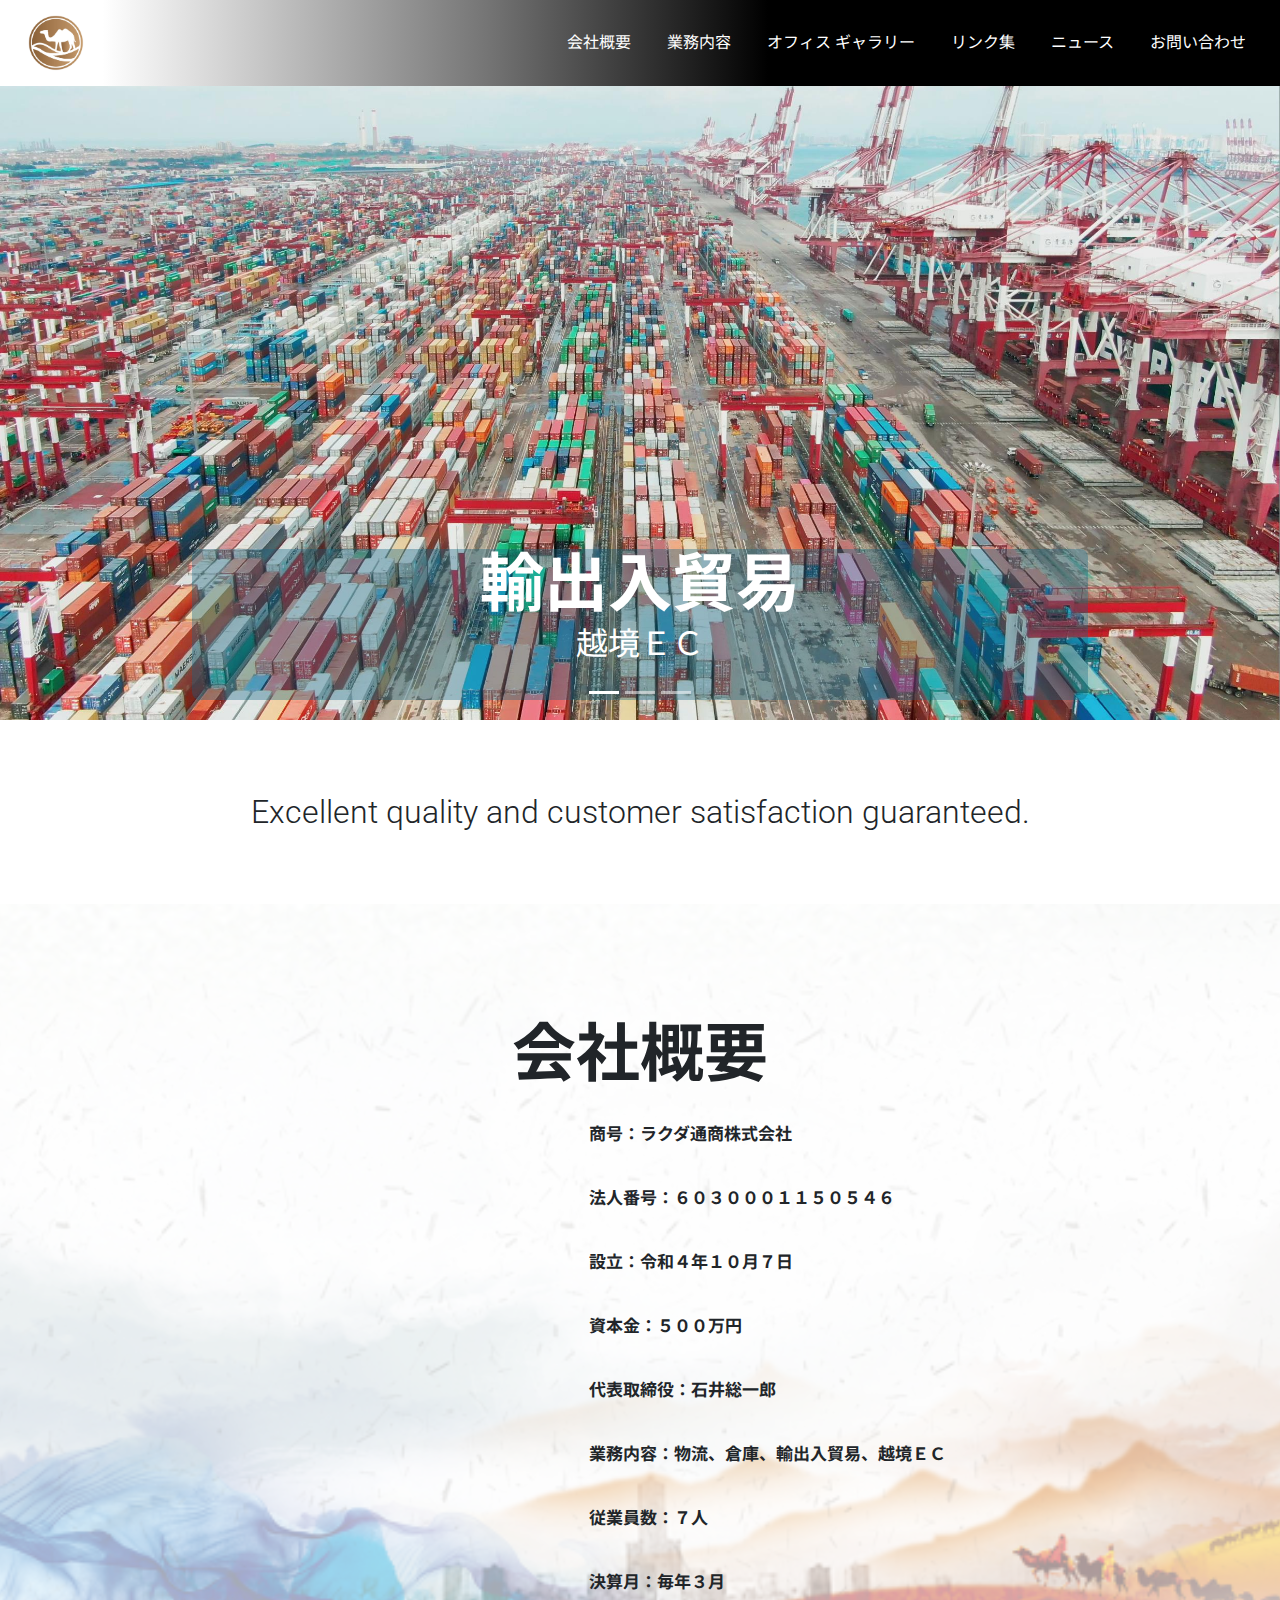
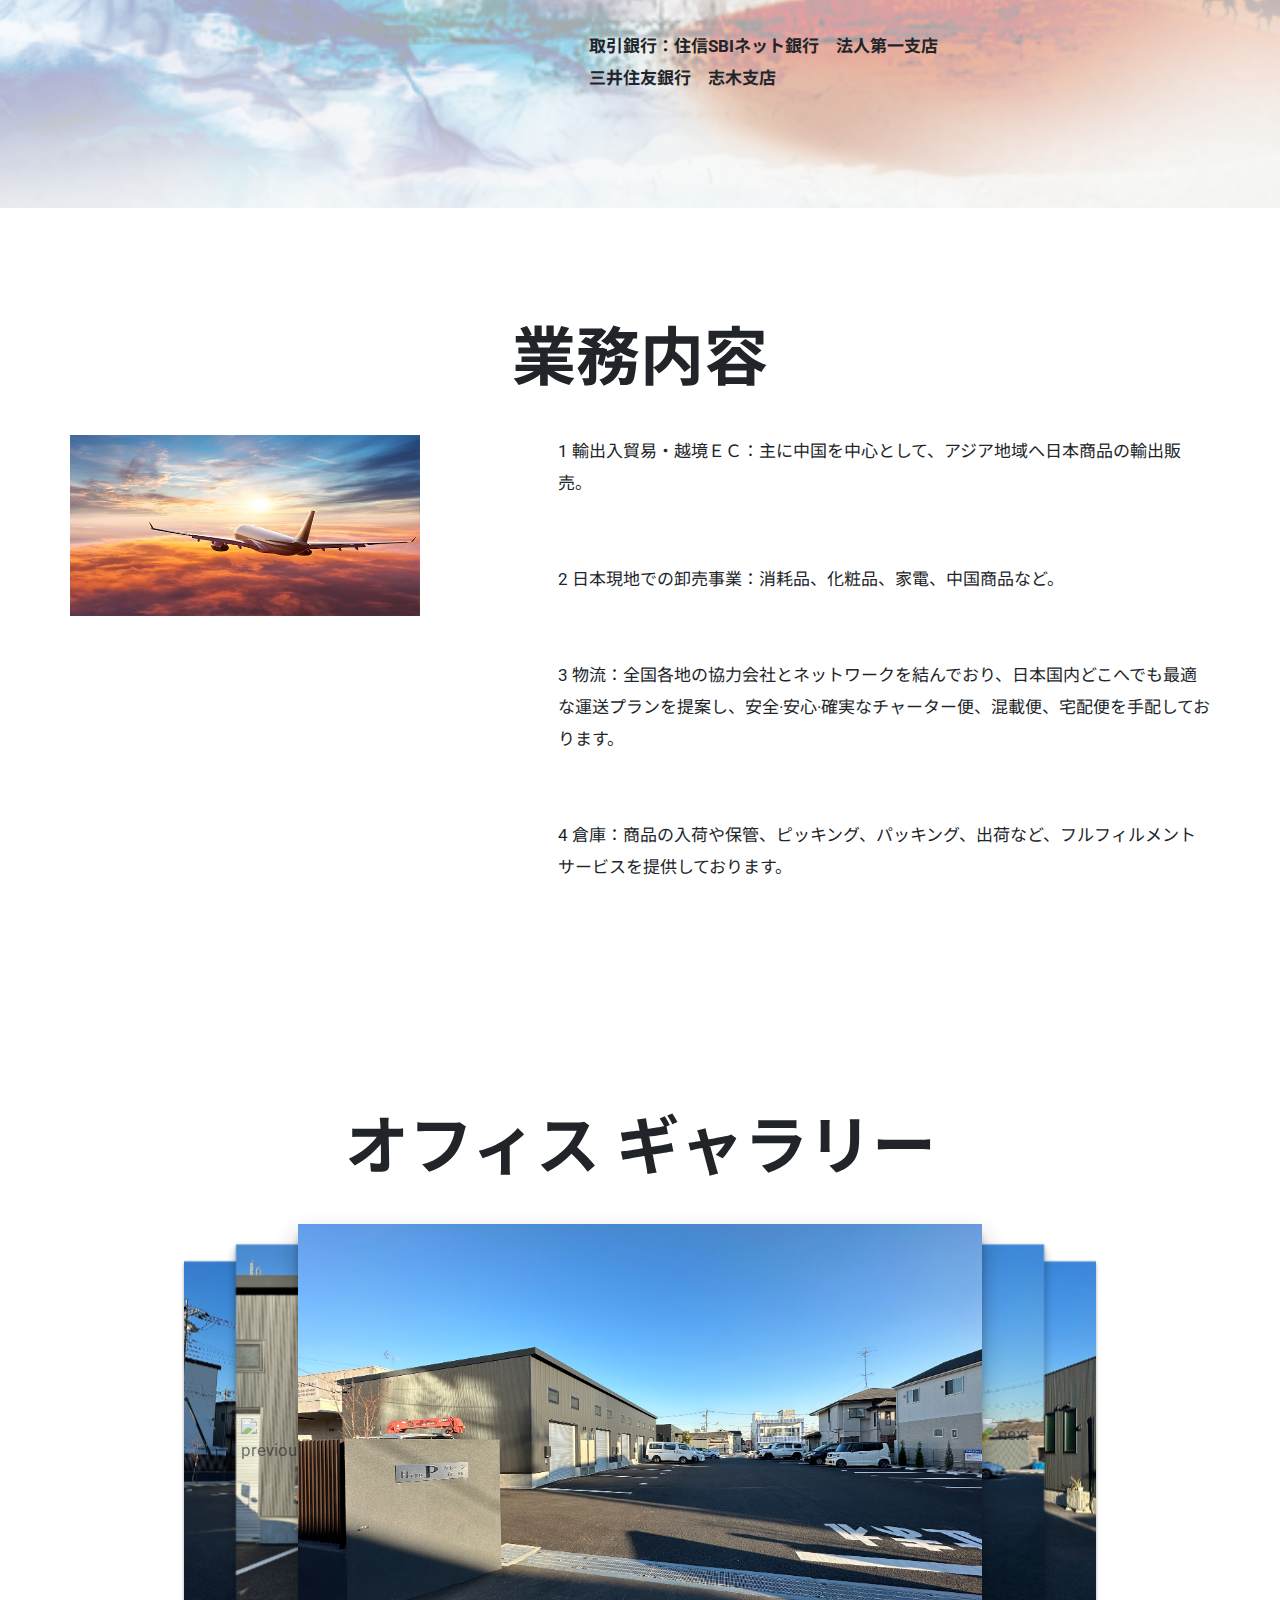
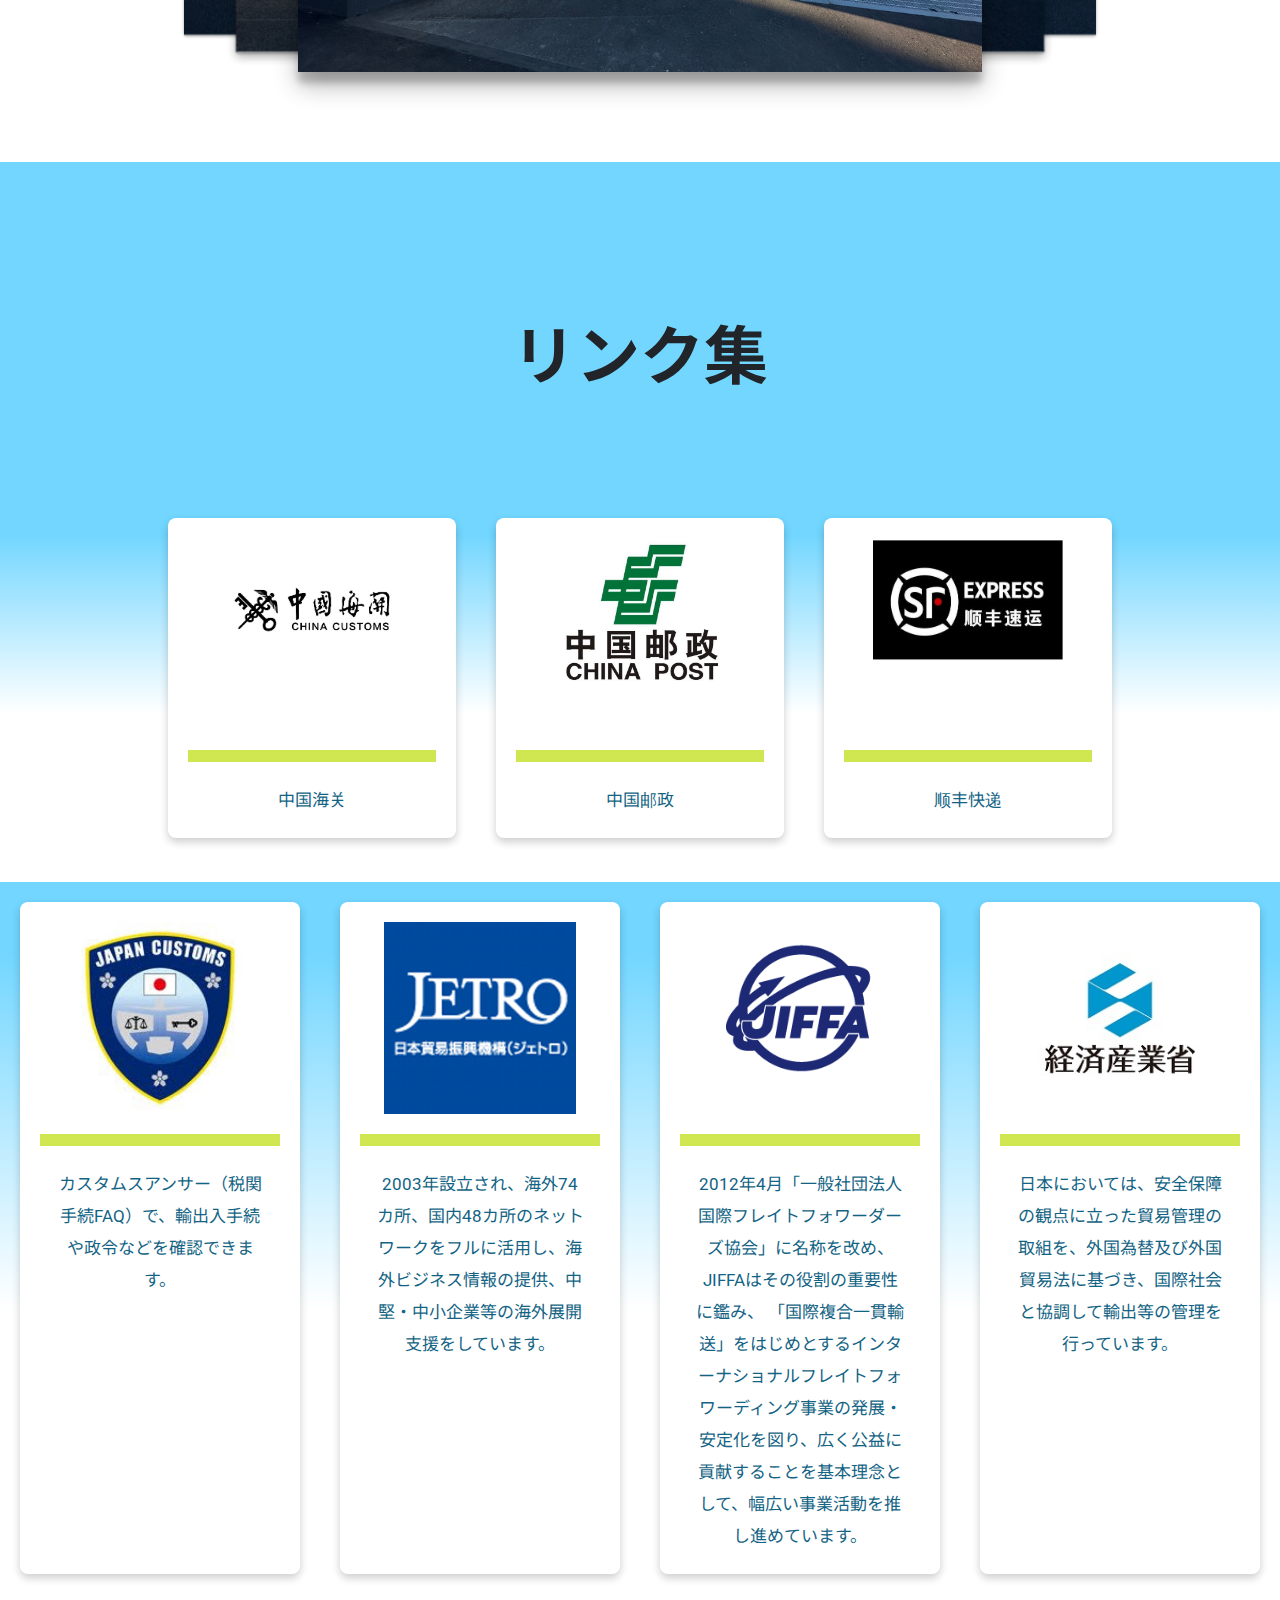
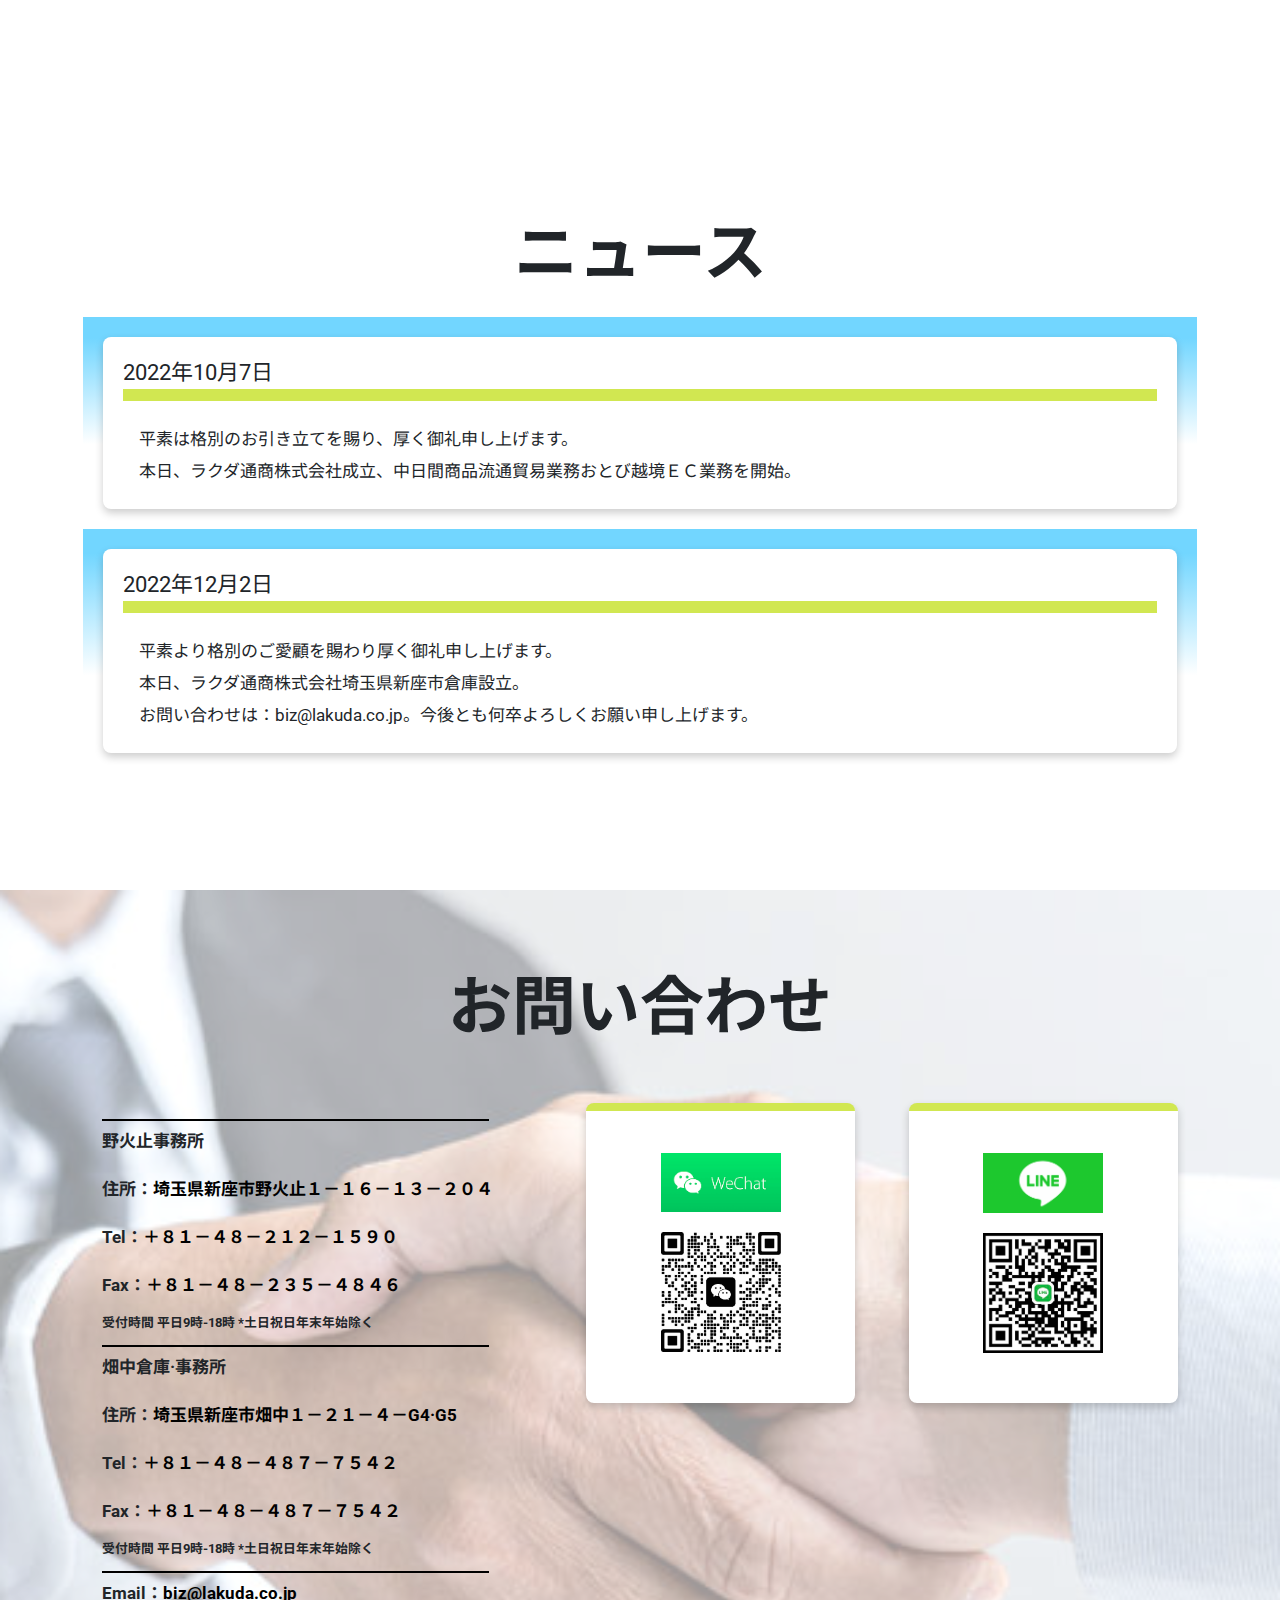
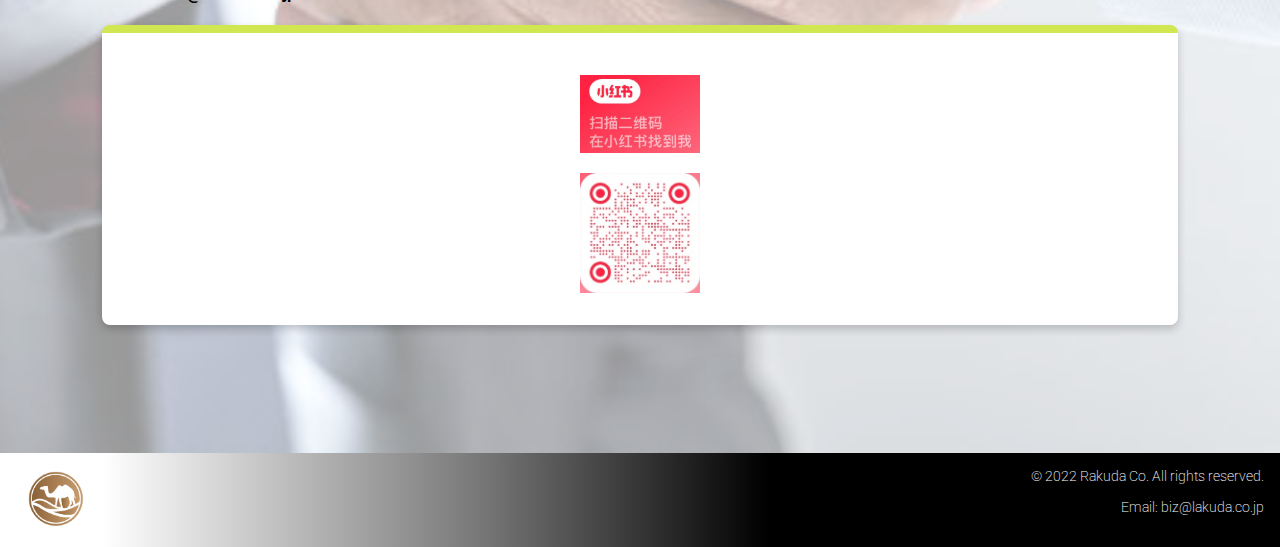
==== index.html @ de28bd6b "Update index.html" ====
<!DOCTYPE html>
<html lang="ja">
    <head>
        <meta charset="UTF-8" />
        <meta http-equiv="X-UA-Compatible" content="IE=edge" />
        <meta name="viewport" content="width=device-width, initial-scale=1.0" />
        <meta name="description" content="輸出入貿易、越境ＥＣ：主に中国を中心、日本の製品を輸出事業。">
        <meta name="keywords" content="輸出入貿易,越境ＥＣ,中国,日本,日本製品,代购,">
        <meta name="author" content="ラクダ通商株式会社">

        <link rel="stylesheet" href="https://maxcdn.bootstrapcdn.com/bootstrap/4.0.0/css/bootstrap.min.css" integrity="sha384-Gn5384xqQ1aoWXA+058RXPxPg6fy4IWvTNh0E263XmFcJlSAwiGgFAW/dAiS6JXm" crossorigin="anonymous">
        <script src="https://code.jquery.com/jquery-3.2.1.slim.min.js" integrity="sha384-KJ3o2DKtIkvYIK3UENzmM7KCkRr/rE9/Qpg6aAZGJwFDMVNA/GpGFF93hXpG5KkN" crossorigin="anonymous"></script>
        <script src="https://cdnjs.cloudflare.com/ajax/libs/popper.js/1.12.9/umd/popper.min.js" integrity="sha384-ApNbgh9B+Y1QKtv3Rn7W3mgPxhU9K/ScQsAP7hUibX39j7fakFPskvXusvfa0b4Q" crossorigin="anonymous"></script>
        <script src="https://maxcdn.bootstrapcdn.com/bootstrap/4.0.0/js/bootstrap.min.js" integrity="sha384-JZR6Spejh4U02d8jOt6vLEHfe/JQGiRRSQQxSfFWpi1MquVdAyjUar5+76PVCmYl" crossorigin="anonymous"></script>
        <!-- google fonts -->
        <link rel="preconnect" href="https://fonts.googleapis.com" />
        <link rel="preconnect" href="https://fonts.gstatic.com" crossorigin />
        <link
            href="https://fonts.googleapis.com/css2?family=Noto+Sans+JP:wght@100;300;400;500;700;900&family=Roboto:ital,wght@0,100;0,300;0,400;0,500;0,700;0,900;1,100;1,300;1,400;1,500;1,700;1,900&display=swap"
            rel="stylesheet"
        />
        <!-- LP customized -->
        <link rel="icon" href="./img/lakuda_logo.jpg" />
        <link rel="stylesheet" href="./css/LP_stylesheet.css" />
        <script src="./js/LP_javascript.js" defer></script>

        <title>ラクダ通商株式会社 (物流、倉庫、輸出入貿易、越境ＥＣ)</title>
    </head>
    <body>
        <!-- navbar section -->
        <nav class="navbar navbar-expand-lg fixed-top">
            <a class="navbar-brand" href="#mainSec">
                <img
                    id="navLogo"
                    class="d-inline-block align-top"
                    src="./img/lakuda_logo.jpg"
                    alt="Lakuda Logo"
                />
            </a>
            <button
                class="navbar-toggler ml-auto"
                type="button"
                data-toggle="collapse"
                data-target="#navbarSupportedContent"
                aria-controls="navbarSupportedContent"
                aria-expanded="false"
                aria-label="Toggle navigation"
            >
                <img src="./img/menu_white_24dp.svg" alt="" />
            </button>

            <div class="collapse navbar-collapse" id="navbarSupportedContent">
                <ul class="navbar-nav ml-auto">
                    <li class="nav-item active">
                        <a class="nav-link" href="#aboutUsSection">会社概要<span class="sr-only">(current)</span></a>
                    </li>
                    <li class="nav-item">
                        <a class="nav-link" href="#proOEMSection">業務内容</a>
                    </li>
                    <li class="nav-item">
                        <a class="nav-link" href="#sliderSection">オフィス ギャラリー</a>
                    </li>
                    <li class="nav-item">
                        <a class="nav-link" href="#qualityAsurSection">リンク集</a>
                    </li>
                    <li class="nav-item">
                        <a class="nav-link" href="#newsSection">ニュース</a>
                    </li>
                    <li class="nav-item">
                        <a class="nav-link" href="#contactUsSection">お問い合わせ</a>
                    </li>
                </ul>
            </div>
        </nav>

        <!-- main section -->
        <section id="mainSec">
            <div
                id="carouselExampleIndicators"
                class="carousel slide"
                data-ride="carousel"
                data-interval="4000"
                data-pause="hover"
            >
                <ol class="carousel-indicators">
                    <li
                        data-target="#carouselExampleIndicators"
                        data-slide-to="0"
                        class="active"
                    ></li>
                    <li
                        data-target="#carouselExampleIndicators"
                        data-slide-to="1"
                    ></li>
                    <li
                        data-target="#carouselExampleIndicators"
                        data-slide-to="2"
                    ></li>
                </ol>

                <div class="carousel-inner">
                    <div class="carousel-item active">
                        <img
                            class="bannerImg bannerImg01 d-block"
                            src="./img/port_cargo.jpeg"
                            alt="First slide"
                        />
                        <div class="carousel-caption d-block">
                            <h2 class="myTitle">輸出入貿易</h2>
                            <p>越境ＥＣ</p>
                        </div>
                    </div>
                    <div class="carousel-item">
                        <img
                            class="bannerImg d-block"
                            src="./img/road_truck.png"
                            alt="Second slide"
                        />
                        <div class="carousel-caption d-block">
                            <h2 class="myTitle">物流</h2>
                            <p>日本国内どこへでも</p>
                        </div>
                    </div>
                    <div class="carousel-item">
                        <img
                            class="bannerImg d-block"
                            src="./img/port_view.jpg"
                            alt="Third slide"
                        />
                        <div class="carousel-caption d-block">
                            <h2 class="myTitle">最高品質なサービス</h2>
                            <p>御社のビジネスを協力</p>
                        </div>
                    </div>
                </div>
                <a
                    class="carousel-control-prev"
                    href="#carouselExampleIndicators"
                    role="button"
                    data-slide="prev"
                >
                    <img
                        class="preNextArrow"
                        aria-hidden="true"
                        src="./img/Subtraction 1.svg"
                        alt=""
                    />
                    <span class="sr-only">last</span>
                </a>
                <a
                    class="carousel-control-next"
                    href="#carouselExampleIndicators"
                    role="button"
                    data-slide="next"
                >
                    <img
                        class="preNextArrow"
                        aria-hidden="true"
                        src="./img/Subtraction 2.svg"
                        alt=""
                    />
                    <span class="sr-only">next</span>
                </a>
            </div>
            <!--carouselExampleIndicators-->
        </section>

        <!-- company slogan -->
        <section class="sloganSection">
            <div>Excellent quality and customer satisfaction guaranteed.</div>
        </section>
        <!-- about us -->
        <section id="aboutUsSection">
            <div class="row">
                <div class="myTitle col-12">会社概要</div>
                <div class="img col-lg-5 col-md-12"></div>
                <div class="col-lg-7 col-md-12">
                    <div class="row">
                        <div class="col-sm-12 mb-4">
                            <div id="aboutUsSectionText">
                                <br>
                                <div>商号：ラクダ通商株式会社</div>
                                <br>
                                <div>法人番号：６０３０００１１５０５４６</div>
                                <br>
                                <div>設立：令和４年１０月７日</div>
                                <br>
                                <div>資本金：５００万円</div>
                                <br>
                                <div>代表取締役：石井総一郎</div>
                                <br>
                                <div>業務内容：物流、倉庫、輸出入貿易、越境ＥＣ</div>
                                <br>
                                <div>従業員数：７人</div>
                                <br>
                                <div>決算月：毎年３月</div>
                                <br>
                                <div>取引銀行：住信SBIネット銀行　法人第一支店<br>        三井住友銀行　志木支店</div>
                            </div>
                        </div>
                    </div>
                </div>
            </div>  
            
        </section>

        <!-- Pro OEM section -->
        <div class="container" id="proOEMSection">
            <div class="row">
                <div class="myTitle col-12">業務内容</div>
                <div class="img col-lg-5 col-md-12">
                    <img src="./img/airplane.jpeg" alt="OEM introduction image" />
                </div>
                <div class="col-lg-7 col-md-12">
                    <div class="row">
                        <div class="col-sm-12 mb-4">
                            <div>
                                1 輸出入貿易・越境ＥＣ：主に中国を中心として、アジア地域へ日本商品の輸出販売。
                            </div>
                            <br><br>
                            <div>
                                2 日本現地での卸売事業：消耗品、化粧品、家電、中国商品など。
                            </div>
                            <br><br>
                            <div>
                                3 物流：全国各地の協力会社とネットワークを結んでおり、日本国内どこへでも最適な運送プランを提案し、安全·安心·確実なチャーター便、混載便、宅配便を手配しております。
                            </div>
                            <br><br>
                            <div>
                                4 倉庫：商品の入荷や保管、ピッキング、パッキング、出荷など、フルフィルメントサービスを提供しております。
                            </div>
                        </div>
                    </div>
                </div>
            </div>
        </div>
        <!-- carousel slider section -->
        <div class="container" id="sliderSection">
            <div class="myTitle">オフィス ギャラリー</div>
            <section id="slider">
                <input type="radio" name="slider" id="s1" value="s1" checked />
                <input type="radio" name="slider" id="s2" value="s2" />
                <input type="radio" name="slider" id="s3" value="s3" />
                <input type="radio" name="slider" id="s4" value="s4" />
                <input type="radio" name="slider" id="s5" value="s5" />
                <label for="s1" id="slide1">
                    <img class="ourWorkImg" src="./img/ourWorks/1.jpeg" />
                </label>
                <label for="s2" id="slide2">
                    <img class="ourWorkImg" src="./img/ourWorks/2.jpeg" />
                </label>
                <label for="s3" id="slide3">
                    <img class="ourWorkImg" src="./img/ourWorks/3.jpeg" />
                </label>
                <label for="s4" id="slide4">
                    <img class="ourWorkImg" src="./img/ourWorks/4.jpeg" />
                </label>
                <label for="s5" id="slide5">
                    <img class="ourWorkImg" src="./img/ourWorks/5.jpeg" />
                </label>
            </section>

            <img
                id="ourWorkSliderPre"
                src="./img/Subtraction 1.svg"
                alt="previous"
            />
            <img
                id="ourWorkSliderNxt"
                src="./img/Subtraction 2.svg"
                alt="next"
            />
        </div>


        <!-- quality assurance section -->
        
        <article id="qualityAsurSection">
            <div class="myTitle">リンク集</div>
        </article>
        

        <!-- three cards -->
        <div class="threeCards secNavyFontClr">
            <div class="myCards">
                <div>
                    <a href="http://www.customs.gov.cn/" target="_blank">
                        <img src="img/ch_customs.jpg" width="" alt="China Customs">
                    </a>
                </div>
                <div class="cardContainer">
                    <div>中国海关</div>
                </div>
            </div>
            <div class="myCards">
                <div>
                    <a href="http://www.chinapost.com.cn/" target="_blank">
                        <img src="img/ch_post.jpg" width="" alt="China Post">
                    </a>
                </div>
                <div class="cardContainer">
                    <div>中国邮政</div>
                </div>
            </div>
            <div class="myCards">
                <div>
                    <a href="https://www.sf-international.com/cn/sc" target="_blank">
                        <img src="img/sf_exp.jpg" width="" alt="China Customs">
                    </a>
                </div>
                <div class="cardContainer">
                    <div>顺丰快递</div>
                </div>
            </div>
        </div>
        
        <div class="threeCards secNavyFontClr">
            <div class="myCards">
                <div>
                    <!-- <img src="./img/customs_logo.jpg" /> -->
                    <a href="https://www.customs.go.jp/index.htm" target="_blank">
                        <img src="./img/customs_logo.jpg" alt="Customs" />
                    </a>
                </div>
                <div class="cardContainer">
                    <div>カスタムスアンサー（税関手続FAQ）で、輸出入手続や政令などを確認できます。</div>
                </div>
            </div>
            <div class="myCards">
                <div>
                    <a href="https://www.jetro.go.jp" target="_blank">
                        <img src="./img/jetro_logo.png" alt="Jetro" />
                    </a>
                </div>
                <div class="cardContainer">
                    <div>2003年設立され、海外74カ所、国内48カ所のネットワークをフルに活用し、海外ビジネス情報の提供、中堅・中小企業等の海外展開支援をしています。</div>
                </div>
            </div>
            <div class="myCards">
                <div>
                    <a href="https://www.jiffa.or.jp" target="_blank">
                        <img src="./img/jiffa_logo.png" alt="Jiffa" />
                    </a>
                </div>
                <div class="cardContainer">
                    <div>2012年4月「一般社団法人 国際フレイトフォワーダーズ協会」に名称を改め、JIFFAはその役割の重要性に鑑み、 「国際複合一貫輸送」をはじめとするインターナショナルフレイトフォワーディング事業の発展・安定化を図り、広く公益に貢献することを基本理念として、幅広い事業活動を推し進めています。</div>
                </div>
            </div>
            <div class="myCards">
                <div>
                    <a href="https://www.meti.go.jp/policy/anpo/index.html" target="_blank">
                        <img src="img/METI_logo.jpg" width="" alt="METI">
                    </a>
                </div>
                <div class="cardContainer">
                    <div>日本においては、安全保障の観点に立った貿易管理の取組を、外国為替及び外国貿易法に基づき、国際社会と協調して輸出等の管理を行っています。</div>
                </div>
            </div>
        </div>
        
        
        <!-- news section -->
        <div class="container" id="newsSection">
            <div class="myTitle">ニュース</div>

            <div class="newsCards secBlackFontClr">
                <div class="mynewsCards">
                    <div class="mynewsCardsTitle">2022年10月7日</div>
                    <div class="newscardContainer">
                        <div>
                            平素は格別のお引き立てを賜り、厚く御礼申し上げます。<br>
                            本日、ラクダ通商株式会社成立、中日間商品流通貿易業務おとび越境ＥＣ業務を開始。
                        </div>
                    </div>
                </div>
            </div>
            <div class="newsCards secBlackFontClr">
                <div class="mynewsCards">
                    <div class="mynewsCardsTitle">2022年12月2日</div>
                    <div class="newscardContainer">
                        <div>
                            平素より格別のご愛顧を賜わり厚く御礼申し上げます。<br>
                            本日、ラクダ通商株式会社埼玉県新座市倉庫設立。<br>
                            お問い合わせは：biz@lakuda.co.jp。今後とも何卒よろしくお願い申し上げます。
                        </div>
                    </div>
                </div>
            </div>
        </div>
        

        <!-- contact section -->
        <div class="container-fluid" id="contactUsSection">
            <div class="myTitle">お問い合わせ</div>
            <div id="contactInfo">
                <p>
                <div id="seperatorInContactSection_1"></div>
                <p>野火止事務所</p>
                <p>住所：<a href="https://goo.gl/maps/ULX7hnATxvMbYUdJ8">埼玉県新座市野火止１－１６－１３－２０４</a></p>
                <p>Tel：<a href="tel:81482121590">＋８１－４８－２１２－１５９０</a></p>
                <p>Fax：<a href="fax:81482354846">＋８１－４８－２３５－４８４６</a></p>
                <p class="business-time">受付時間 平日9時-18時 *土日祝日年末年始除く</p>
                </p>
                <p>
                <div id="seperatorInContactSection_2"></div>
                <p>畑中倉庫·事務所</p>
                <p>住所：<a href="https://goo.gl/maps/bbfYWhMQ7ZCtkh169">埼玉県新座市畑中１－２１－４－G4·G5</a></p>
                <p>Tel：<a href="tel:81484877542">＋８１－４８－４８７－７５４２</a></p>
                <p>Fax：<a href="fax:81484877542">＋８１－４８－４８７－７５４２</a></p>
                <p class="business-time">受付時間 平日9時-18時 *土日祝日年末年始除く</p>
                </p>
                <p>
                <div id="seperatorInContactSection_3"></div>
                <p>Email：<a href="mailto:biz@lakuda.co.jp">biz@lakuda.co.jp</a></p>
                </p>
            </div>
            <div id="contactCard1">
                <img src="./img/wechat.png" alt="" />
                <!-- <div>WeChat QR Code</div> -->
                <br>
                <img src="./img/wechat_qr.jpg" alt="" />
            </div>
            <div id="contactCard2">
                <img src="./img/line.png" alt="" />
                <!-- <div>LINE QR Code</div> -->
                <br>
                <img src="./img/line_qr.jpg" alt="" />
            </div>
            <div id="contactCard3">
                <img src="./img/xiaohongshu.jpg" alt="" />
                <!-- <div>小红书 QR Code</div> -->
                <br>
                <img src="./img/xiaohongshu_qr.jpg" alt="" />
            </div>
        </div>

        <!-- footer section -->
        <div id="footerSection">
            <div id="footerLogo">
                <a href="#mainSec">
                    <img src="./img/lakuda_logo.jpg" alt="Lakuda Logo" />
                </a>
            </div>
            <div id="footerCompanyInfo">
                <p>&copy; 2022 Rakuda Co. All rights reserved.</p>
                <p><a href="mailto:biz@lakuda.co.jp">Email: biz@lakuda.co.jp</a></p>
                
            </div>
        </div>
    </body>
</html>
---- css/LP_stylesheet.css ----
*{
    margin: 0;
    padding: 0;
    box-sizing: border-box;
}
:root{
    --mainBlueClr:#26ADE4;
    --secBlueClr:#72D6FF;
    --secNavyClr:#126384;
    --secGreenClr:#D1E751;
    --secBlackClr:#000;
    --secWhiteClr:#fff;
    --secGrayClr:#d9d9d9;
}

body{
    font-family: 'Roboto', 'Noto Sans JP', sans-serif;
}
.myTitle{
    font-size: 4rem;
    font-style: bold;
    font-weight: 700;
    padding-bottom: 15px;
    text-align: center;
    line-height: 2rem;
}

.sloganSection{
    /* color: var(--secBlueClr); */
    font-size: 2rem;
    font-weight: 300;
    padding: 8vh;
    text-align: center;
    line-height: 2.5rem;
}

.mainBlueFontClr{
    color: var(--mainBlueClr);
}
.secBlueFontClr{
    color: var(--secBlueClr);
}
.secNavyFontClr{
    color: var(--secNavyClr);
}
.secWhiteFontClr{
    color: var(--secWhiteClr);
}

@media screen and (min-width : 992px) {
    body{
        line-height: 2rem;
        font-size: 17px;
    }
}
@media screen and (min-width : 768px) and (max-width : 991.98px) {
    body{
        line-height: 1.8rem;
        font-size: 16px;
    }  
    .myTitle{
        font-size: 2.5rem;
    } 
 
}
@media screen and (min-width : 576px) and (max-width : 767.98px) {
    body{
        line-height: 1.5rem;
        font-size: 15px;
    } 
    .myTitle{
        font-size: 2rem;
    } 
    .sloganSection{
        line-height: 2rem;
    }
}
@media screen and (max-width : 575.98px){
    .myTitle{
        font-size: 1.6rem;
    } 
    .sloganSection{
        font-size: 1.2rem;
        line-height: 1.7rem;
    }
}
/* -------------------------------------navbar section------------------------------------- */
nav{
    background: rgb(255,255,255);
    background: linear-gradient(90deg, rgba(255,255,255,1) 8%, rgba(117,117,117,1) 38%, rgba(0,0,0,1) 60%);
}
nav a{
    text-decoration: none;
    margin: 0 10px;
    font-size: 16px;
}
nav a:hover{
    color: var(--mainBlueClr);
}
nav .navbar-toggler {
    outline: none;
}
#navLogo {
    width: 60px;
    height: 60px;
}


.navbar {
    transition: top 0.5s ease;
}

.navbar-hide {
    top: -100px;
}
@media screen and (min-width:992px) {
    nav, nav a, .nav-link, nav i{
        color: var(--secWhiteClr);
    }
}
@media screen and (max-width:991.98px) {
    .nav-link{
        color: var(--secBlackClr);
    }
}
/* -------------------------------------main section------------------------------------- */
.bannerImg{
    width: 100vw;
    height: 80vh;
    object-fit: cover;
    object-position: bottom;

}
.bannerImg01{
    object-position: top;
}
.carousel-caption{
    background-color: #1264845e; /*carousel標題的 半透明藍方框襯底*/
    border-radius: 8px;
}
.carousel-caption .myTitle~p{
    font-size: 2rem;
    /* font-style: italic; */
    font-weight: 400;
    line-height: 2.5rem;
}
.preNextArrow{
    width: 30%;
    max-width: 80px;
}
@media screen and (min-width : 576px) and (max-width : 767.98px) {
    .carousel-caption .myTitle~p{
        font-size: 1.6rem;
        line-height: 2rem;
    }
}
@media screen and (max-width : 575.98px) {
    .carousel-caption .myTitle~p{
        font-size: 1.2rem;
        line-height: 1.7rem;
    }
}
/* -------------------------------------company slogan------------------------------------- */
/*see above sloganSection settings around line 26-30*/

/* -------------------------------------about us------------------------------------- */
#aboutUsSection{
    width: 100%;
    height: 110%;
    /* background-color: var(--secWhiteClr); */
    background-image: url(../img/paint_rakuda_3.png);
    background-color:rgba(255,255,255,0.6);
    background-blend-mode:lighten;
    /* background: linear-gradient(to top, rgba(255,255,255,0) 0%,rgba(255,255,255,1)20%), url(../img/about\ us\ bg.png); */
    /* background-attachment: fixed; */
    background-position:center;
    background-repeat: no-repeat;
    background-size: cover;
    
    /* color: var(--secWhiteClr); */
    text-align: left;
    /* padding: 20% 20% 10%; */
}

#aboutUsSection img{
    text-align: right;
}
#aboutUsSectionText{
    font-style: bold;
    font-weight: 700;
}
#aboutUsSection .myTitle~div:not(:last-child){
    margin: 15px 0;
}
.threeSymbols{
    margin-top: 30px;
    /* word-wrap: break-word; */
    color: var(--secGreenClr);
    /* font-size: 1.5vw; */
    font-style: bold;
    font-weight: 700;
    text-align: center;
}
.threeSymbols img{
    max-width: 250px;
    width: 100%;
}
@media screen and (min-width:992px) {
    #aboutUsSection{
        padding: 15vh 20% 10vh;
    }    
}
@media screen and (max-width:991.98px) {
    #aboutUsSection{
        padding: 15vh 5% 10vh;
        /* word-wrap: break-word; */
    }    
}
/* -------------------------------------professional OEM section------------------------------------- */


#proOEMSection .myTitle, #proOEMSection img{
    margin-bottom: 45px;
}
#proOEMSection img{
    width: 350px;
}
#proOEMSection a{
    background-color: var(--secWhiteClr);
    border: 1px solid var(--mainBlueClr);
    border-radius: 35px;
    outline: none;
    /* color: var(--mainBlueClr); */
    text-decoration: none;
    padding: 15px 30px;
    font-weight: 300;
}

#proOEMSection a:hover {
    background-color: var(--mainBlueClr);
    box-shadow: 0 2px 4px 0 rgba(0,0,0,0.2);
    color: var(--secWhiteClr);

}
.indicatorLine{
    display: inline-block;
    width: 20px;
    border-bottom: 2px solid var(--secBlueClr);
    margin-right: 10px;
}
@media screen and (min-width:992px) {
    #proOEMSection{
        padding: 15vh 0 10vh;
    }    
}
@media screen and (max-width:991.98px) {
    #proOEMSection{
        padding: 15vh 5% 10vh;
        /* word-wrap: break-word; */
    }    
}

/* -------------------------------------carousel slider section------------------------------------- */
#sliderSection{
    position: relative;
    cursor: pointer;
}
#sliderSection .myTitle {
    margin-bottom: 45px;
}
#ourWorkSliderPre{
    width: 5%;
    position: absolute;
    top: 55%;
    left: 15%;
    /* transform: translateY(-50%); */
    opacity: .6;
}
#ourWorkSliderPre:hover{
    opacity: 1;
}
#ourWorkSliderNxt{
    width: 5%;
    position: absolute;
    top: 55%;
    right: 15%;
    /* transform: translateY(-50%); */
    opacity: .6;
}
#ourWorkSliderNxt:hover{
    opacity: 1;
}
.ourWorkImg{
    width: 100%;
    height: 100%;
    object-fit: cover;
}

[type=radio] {
    display: none;
}

#slider {
    height: 35vw;
    position: relative;
    perspective: 1000px;
    transform-style: preserve-3d;
}

#slider label {
    width: 60%;
    height: 100%;
    margin: auto;
    border-radius: 4px;
    position: absolute;
    left: 0; right: 0;
    cursor: pointer;
    transition: transform 0.4s ease;
}
/* A<B<C>D>E */
/* A 左邊第二（最左邊）*/
#s1:checked ~ #slide4, #s2:checked ~ #slide5,
#s3:checked ~ #slide1, #s4:checked ~ #slide2,
#s5:checked ~ #slide3 {
    box-shadow: 0 1px 4px 0 rgba(0,0,0,.37);
    transform: translate3d(-30%,0,-200px);
}
/* B 左邊第一 */
#s1:checked ~ #slide5, #s2:checked ~ #slide1,
#s3:checked ~ #slide2, #s4:checked ~ #slide3,
#s5:checked ~ #slide4 {
    box-shadow: 0 6px 10px 0 rgba(0,0,0,.3), 0 2px 2px 0 rgba(0,0,0,.2);
    transform: translate3d(-15%,0,-100px);
}
/* C正中間的圖 */
#s1:checked ~ #slide1, #s2:checked ~ #slide2,
#s3:checked ~ #slide3, #s4:checked ~ #slide4,
#s5:checked ~ #slide5 {
    box-shadow: 0 13px 25px 0 rgba(0,0,0,.3), 0 11px 7px 0 rgba(0,0,0,.19);
    transform: translate3d(0,0,0);
}
/* D 右邊第一*/
#s1:checked ~ #slide2, #s2:checked ~ #slide3,
#s3:checked ~ #slide4, #s4:checked ~ #slide5,
#s5:checked ~ #slide1 {
    box-shadow: 0 6px 10px 0 rgba(0,0,0,.3), 0 2px 2px 0 rgba(0,0,0,.2);
    transform: translate3d(15%,0,-100px);
}
/* E 右邊第二(最右邊)*/
#s1:checked ~ #slide3, #s2:checked ~ #slide4,
#s3:checked ~ #slide5, #s4:checked ~ #slide1,
#s5:checked ~ #slide2 {
    box-shadow: 0 1px 4px 0 rgba(0,0,0,.37);
    transform: translate3d(30%,0,-200px);
}

@media screen and (min-width:992px) {
    #sliderSection{
        padding: 15vh 0 10vh;
    }    
}
@media screen and (max-width:991.98px) {
    #sliderSection{
        padding: 15vh 5% 10vh;
        /* word-wrap: break-word; */
    }    
}
/* -------------------------------------quality assurance section------------------------------------- */
#qualityAsurSection{
    height: 100%;
    position: relative;
    background-color: var(--secBlueClr);
    /* background-image: url('../img/banner 02.jpg'), linear-gradient(0deg, rgba(114,214,255,1) 44%, rgba(155,226,255,1) 73%, rgba(255,255,255,1) 98%); */
    background-repeat: no-repeat;
    /* background-attachment: fixed; */
    background-position: right;
    /* color: var(--secWhiteClr); */
    z-index: 1;
}

#qualityAsurSection .myTitle{
    margin-bottom: 2rem;
}
/* 
#qualityAsurSection:not(:last-child){
    z-index: 1;
}
*/
#qualityAsurSection img{
    /* display: none; */
    /* position: fixed; */
    top: 0;
    right: 0;
    object-fit: contain;
    height: 120vh;
    /* z-index: -1; */

}
#qualityAsurSection p:nth-of-type(4), #qualityAsurSection p:nth-of-type(5){
    font-size: 2rem;
    font-weight: 300;
    line-height: 2.5rem;
}

@media screen and (min-width:992px) {
    #qualityAsurSection{
        padding: 20vh 20% 13vh;
    }    
}
@media screen and (min-width:768px) and (max-width:991.98px) {
    #qualityAsurSection{
        padding: 20vh 5% 13vh;
        /* word-wrap: break-word; */
    }
    #qualityAsurSection p:nth-of-type(4), #qualityAsurSection p:nth-of-type(5){
        font-size: 1.5rem;
        line-height: 1.8rem;
    }
}
@media screen and (max-width:767.98px) {
    #qualityAsurSection{
        padding: 10vh 5% 13vh;
        margin-top: -30px;
    }
    #qualityAsurSection p:nth-of-type(4), #qualityAsurSection p:nth-of-type(5){
        font-size: 1.3rem;
        line-height: 1.5rem;
    }
}
/* -------------------------------------three cards------------------------------------- */
.threeCards{
    display: flex;
    flex-wrap: wrap;
    justify-content: center;
    margin: -40px auto 5%;
    /* background: #fff; */
    background: linear-gradient(to top, rgba(255, 255, 255, 0) 40%, var(--secBlueClr) 90%);
}
.myCards{
    position: relative;
    flex: 1;
    max-width: 18rem;
    height: auto;
    background-color: var(--secWhiteClr);
    border: 1px solid none;
    border-radius: 8px;
    box-shadow: 0 4px 8px 0 rgba(0,0,0,0.2);
    margin: 20px;
    padding: 20px;
    text-align: center;
    transition: 0.3s;
    z-index: 2;


}
.myCards:hover{
    box-shadow: 0 8px 16px 0 rgba(0,0,0,0.2);
}
.myCards>div:first-child{
    overflow: hidden;
    margin-bottom: 20px;
    border-bottom: 12px solid var(--secGreenClr);
    min-height: 14rem;
}
.myCards img:first-child{
    /* display: none; */
    /* position: absolute; */
    background: #26aee45e;
    /* background-size: contain; */
    width: 80%;
    /* height: 10rem; */
    object-fit: cover;
    z-index: 3;
}
/* 
.myCards img:last-child{
    width: 100%;
    height: 10rem;
    object-fit: cover;
    z-index: 1;
}
 */
.cardContainer{
    padding: 2px 16px;
}
@media screen and (max-width:950px) {
    .myCards{
        flex: 100%;
        min-width: 18rem;
    }
}

/* -------------------------------------news section------------------------------------- */
#newsSection{
    height: 100%;
    position: relative;
    /* background-color: var(--secBlueClr); */
    background linear-gradient(0deg, rgba(114,214,255,1) 44%, rgba(155,226,255,1) 73%, rgba(255,255,255,1) 98%);
    background-repeat: no-repeat;
    /* background-attachment: fixed; */
    background-position: right;
    /* color: var(--secWhiteClr); */
    z-index: 1;
}

#newsSection .myTitle{
    margin-bottom: 2rem;
}
/* 
#newsSection:not(:last-child){
    z-index: 1;
}
*/
#newsSection img{
    /* display: none; */
    /* position: fixed; */
    top: 0;
    right: 0;
    object-fit: contain;
    height: 120vh;
    /* z-index: -1; */

}
#newsSection p:nth-of-type(4), #newsSection p:nth-of-type(5){
    font-size: 2rem;
    font-weight: 300;
    line-height: 2.5rem;
}

@media screen and (min-width:992px) {
    #newsSection{
        padding: 20vh 1% 13vh;
    }    
}
@media screen and (min-width:768px) and (max-width:991.98px) {
    #newsSection{
        padding: 20vh 1% 13vh;
        /* word-wrap: break-word; */
    }
    #newsSection p:nth-of-type(4), #newsSection p:nth-of-type(5){
        font-size: 1.5rem;
        line-height: 1.8rem;
    }
}
@media screen and (max-width:767.98px) {
    #newsSection{
        padding: 10vh 1% 13vh;
        margin-top: -30px;
    }
    #newsSection p:nth-of-type(4), #newsSection p:nth-of-type(5){
        font-size: 1.3rem;
        line-height: 1.5rem;
    }
}

/* -------------------------------------news cards------------------------------------- */
.newsCards{
    display: flex;
    flex-wrap: wrap;
    justify-content: center;
    /* margin: -40px auto 5%; */
    /* background: #fff; */
    background: linear-gradient(to top, rgba(255, 255, 255, 0) 40%, var(--secBlueClr) 90%);
}
.mynewsCardsTitle{
    font-size: 22px;
}
.mynewsCards{
    position: relative;
    flex: 1;
    /* max-width: 18rem; */
    height: auto;
    background-color: var(--secWhiteClr);
    border: 1px solid none;
    border-radius: 8px;
    box-shadow: 0 4px 8px 0 rgba(0,0,0,0.2);
    margin: 20px;
    padding: 20px;
    text-align: left;
    transition: 0.3s;
    z-index: 2;
}
.mynewsCards:hover{
    box-shadow: 0 8px 16px 0 rgba(0,0,0,0.2);
}
.mynewsCards>div:first-child{
    overflow: hidden;
    margin-bottom: 20px;
    border-bottom: 12px solid var(--secGreenClr);
}
.mynewsCards img:first-child{
    /* display: none; */
    /* position: absolute; */
    background: #26aee45e;
    /* background-size: contain; */
    width: 80%;
    /* height: 10rem; */
    object-fit: cover;
    z-index: 3;
}
.newscardContainer{
    padding: 2px 16px;
}
@media screen and (max-width:950px) {
    .mynewsCards{
        flex: 100%;
        min-width: 18rem;
    }
}


/* -------------------------------------contact section------------------------------------- */
#contactUsSection{
    /* background-color: #fff; */
    background-image: url(../img/hands.jpeg);
    background-color:rgba(255,255,255,0.6);
    background-blend-mode:lighten;
    /* background: linear-gradient(to top, rgba(255,255,255,0) 0%,rgba(255,255,255,1)20%), url(../img/20210708_152455.png); */
    background-size: cover;
    background-repeat: no-repeat;
    /* background-attachment: fixed; */
    background-position: bottom;

    display: flex;
    flex-wrap: wrap;
    gap: 5%;
    padding:8% 8% 10%;
}
#contactUsSection .myTitle{
    width: 100%;
    margin: 0 auto 4rem;
}
#contactUsSection img{
    width: 120px;
    margin: 10px 0;
}
#contactInfo{
    width: 40%;
    font-style: bold;
    font-weight: 700;
}
.business-time{
    font-size: 0.8rem;
    line-height: 0.8rem;
}
#contactInfo a{
    text-decoration: none;
    color: var(--secBlackClr);
}
#contactUsSection a:hover{
    color: var(--mainBlueClr);
}
#seperatorInContactSection_1, #seperatorInContactSection_2, #seperatorInContactSection_3{
    width: 90%;
    /* border-bottom: 2px solid var(--secNavyClr); */
    border-bottom: 2px solid var(--secBlackClr);
    margin: 0.2rem 0;
}
#contactCard1, #contactCard2, #contactCard3{
    width: 20%;
    max-height: 300px;
    /* height: auto; */
    background-color: var(--secWhiteClr);
    border-top: 8px solid var(--secGreenClr);
    border-radius: 8px;
    padding: 2rem;
    box-shadow: 0 4px 8px 0 rgba(0,0,0,0.2);
    transition: 0.3s;
    text-align: center;
    flex: 1;
}

#contactCardBtn1, #contactCardBtn2{
    border-radius: 35px;
    width: 80%;
    height: 3rem; 
    margin: 2rem auto;
    font-weight: 300;
    line-height: 3rem;
    text-align: center;

}
#contactCardBtn1{
    border: 1px solid var(--mainBlueClr);
    background-color: var(--mainBlueClr);
    color: var(--secWhiteClr);
    text-decoration: none;
}
#contactCardBtn2{
    border: 1px solid var(--mainBlueClr);
    background-color: var(--secWhiteClr);
    color: var(--mainBlueClr);
    text-decoration: none;
}
#contactCardBtn1:hover{
    cursor: pointer;
    color: var(--secWhiteClr);
    box-shadow: 0 4px 8px 0 rgba(0,0,0,0.2);
}
#contactCardBtn2:hover{
    cursor: pointer;
    color: var(--mainBlueClr);
    box-shadow: 0 4px 8px 0 rgba(0,0,0,0.2);
}

#alertBox{
    display: none;
    position: fixed;
    top: 50%;
    left: 50%;
    background-color: var(--secWhiteClr);
    box-shadow: 0 8px 16px 0 rgba(0,0,0,0.4);
    border-radius: 8px;
    width: 50%;
    min-height: 50%;
    transform: translate(-50%,-50%);
    text-align: center;
    padding: 10%;
    z-index: 4;
}
#alertBox img{
    width: 40px;
    margin-bottom: 10px;
}

#alertBox button{
    width: 80%;
    height: 3rem;
    border-radius: 35px;
    background-color: var(--secWhiteClr);
    border: 1px solid var(--mainBlueClr);
    color: var(--mainBlueClr);
    outline: none;
}
#alertBox button:hover {
    background-color: var(--mainBlueClr);
    border: 1px solid var(--mainBlueClr);
    color: var(--secWhiteClr);
    box-shadow: 0 2px 4px 0 rgba(0,0,0,0.2);
}
@media screen and (min-width:576px) and (max-width:992px) {
    #contactUsSection{
        padding: 0 10% 15%;
        position: relative;
    }
    #contactUsSection .myTitle{
        margin: 5rem auto 4rem;
    }
    #contactInfo{
        flex: 100%;
        margin-bottom: 30px;
    }
    #contactCard1, #contactCard2, #contactCard3{
        flex: 30%;
        height: auto;
    }
}
@media screen and (max-width:576px) {
    #contactUsSection{
        padding: 0 10% 15%;
    }
    #contactUsSection .myTitle{
        margin: 4rem auto 2rem;
    }
    #contactInfo{
        flex: 100%;
        margin-bottom: 30px;
    }
    #contactCard1, #contactCard2, #contactCard3{
        flex: 100%;
        height: auto;
        padding: 1rem;
        margin: 5% 15%;

    }
}
/* -------------------------------------footer section------------------------------------- */
#footerSection{
    /* background-color: var(--secBlackClr); */
    color: var(--secWhiteClr);
    
    background: rgb(255,255,255);
    background: linear-gradient(90deg, rgba(255,255,255,1) 8%, rgba(117,117,117,1) 38%, rgba(0,0,0,1) 60%);
    display: flex;

    padding: 1rem;
    font-size: 14px;
    font-weight: 200;
    line-height: 15px;
    gap: 20px;
}
#footerSection a {
    text-decoration: none;
    color: var(--secWhiteClr);
}
#footerLogo{
    margin: 0 10px;
    flex: 10%;
}
#footerLogo img{
    width: 60px;
    height: 60px;
    
    /* background: radial-gradient(circle, rgb(63, 63, 63) 0%, rgba(0,0,0,1) 100%); */
    /* background-position: top; */
    /* background-size: 60px 60px; */
    /* background-repeat: no-repeat; */
}
#footerCompanyInfo{
    flex: 90%;
    text-align: right;
}
#seperateFooter{
    flex: 2%;
}
#footerDesignerInfo{
    flex: 65%;
}
@media screen and (min-width:768px){
    #seperateFooter{
        border-left: 1px solid var(--secWhiteClr);
        height: 5rem;
    }   
}
@media screen and (max-width:767.98px){
    #footerSection{
        display: flex;
        flex-direction: column;
        align-items: center;
        text-align: center;
    }
    #footerLogo{
        flex: 100%;
    }
    #footerCompanyInfo{
        flex: 100%;
        width: 60%;

    }
    #seperateFooter{
        flex: 100%;
        width: 60%;
        border-bottom: 1px solid var(--secWhiteClr);
    }
    #footerDesignerInfo{
        flex: 100%;
        width: 60%;

    }

}
/* -------------------------------------FORM PAGE------------------------------------- */
#formPage{
    color: var(--secNavyClr);
    text-align: center;
}
#formPage .myTitle{
    margin: 30px 0;
}

#formHeadder{
    background-image: url(../img/form2222220210709_171623.png);
    background-size: cover;
    background-attachment: fixed;
    background-position: top;
    background-repeat: no-repeat;

    width: 100vw;
    height: 50vh;
}
#formPage hr{
    border-top: 1px solid var(--secGrayClr);
    margin: 2rem auto;
    width: 70%;
}
#clientInput{
    padding: 0 10% 10%;
}
#clientInput>div {
    margin: 2rem auto;
}
#clientInput label{
    float: left;
    width: 160px;
    padding: 20px 30px;
    line-height: 28px;
}
#clientInput>div>input, #clientInput textarea{
    width: calc(90% - 160px);
    height: 60px;
    background-color: var(--secWhiteClr);
    border: 1px solid var(--secGrayClr);
    border-radius: 3px;
    color: var(--secNavyClr);
    outline: none;
    padding: 20px 20px;
    font-size: 18px;
    transition: all 0.4s ease;
}
#clientInput>div>input:hover, #clientInput textarea:hover{
    border: 1px solid var(--mainBlueClr);
}

#clientInput button{
    border-radius: 35px;
    width: 20%;
    height: 3rem; 
    margin: 2rem 20px;
    font-weight: 300;
    line-height: 3rem;
    text-align: center;
    transition: all 0.3s ease;
    outline: none;
}
#submitBtn{
    border: 1px solid var(--mainBlueClr);
    background-color: var(--mainBlueClr);
    color: var(--secWhiteClr);
    text-decoration: none;
}
#resetBtn{
    border: 1px solid var(--mainBlueClr);
    background-color: var(--secWhiteClr);
    color: var(--mainBlueClr);
    text-decoration: none;
}
#submitBtn:hover{
    cursor: pointer;
    color: var(--secWhiteClr);
    box-shadow: 0 4px 8px 0 rgba(0,0,0,0.2);
}
#resetBtn:hover{
    cursor: pointer;
    color: var(--mainBlueClr);
    box-shadow: 0 4px 8px 0 rgba(0,0,0,0.2);
}
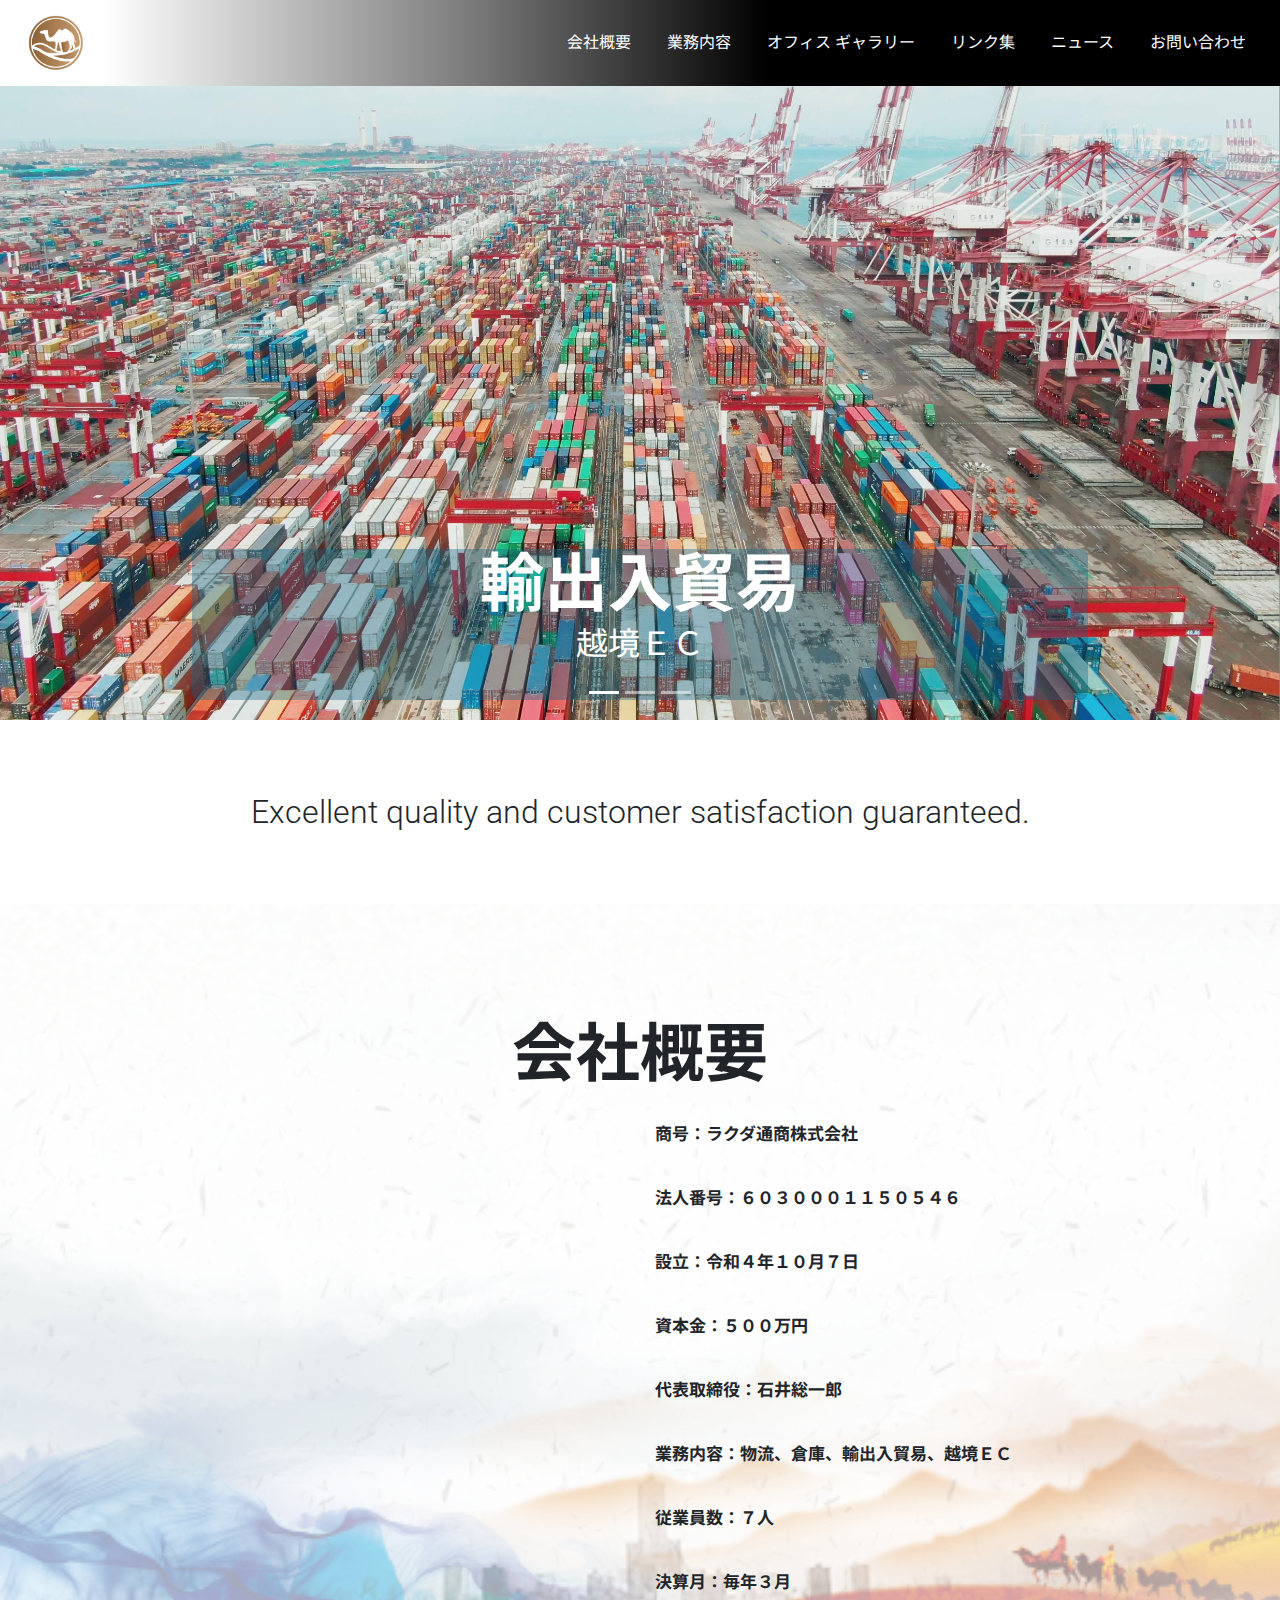
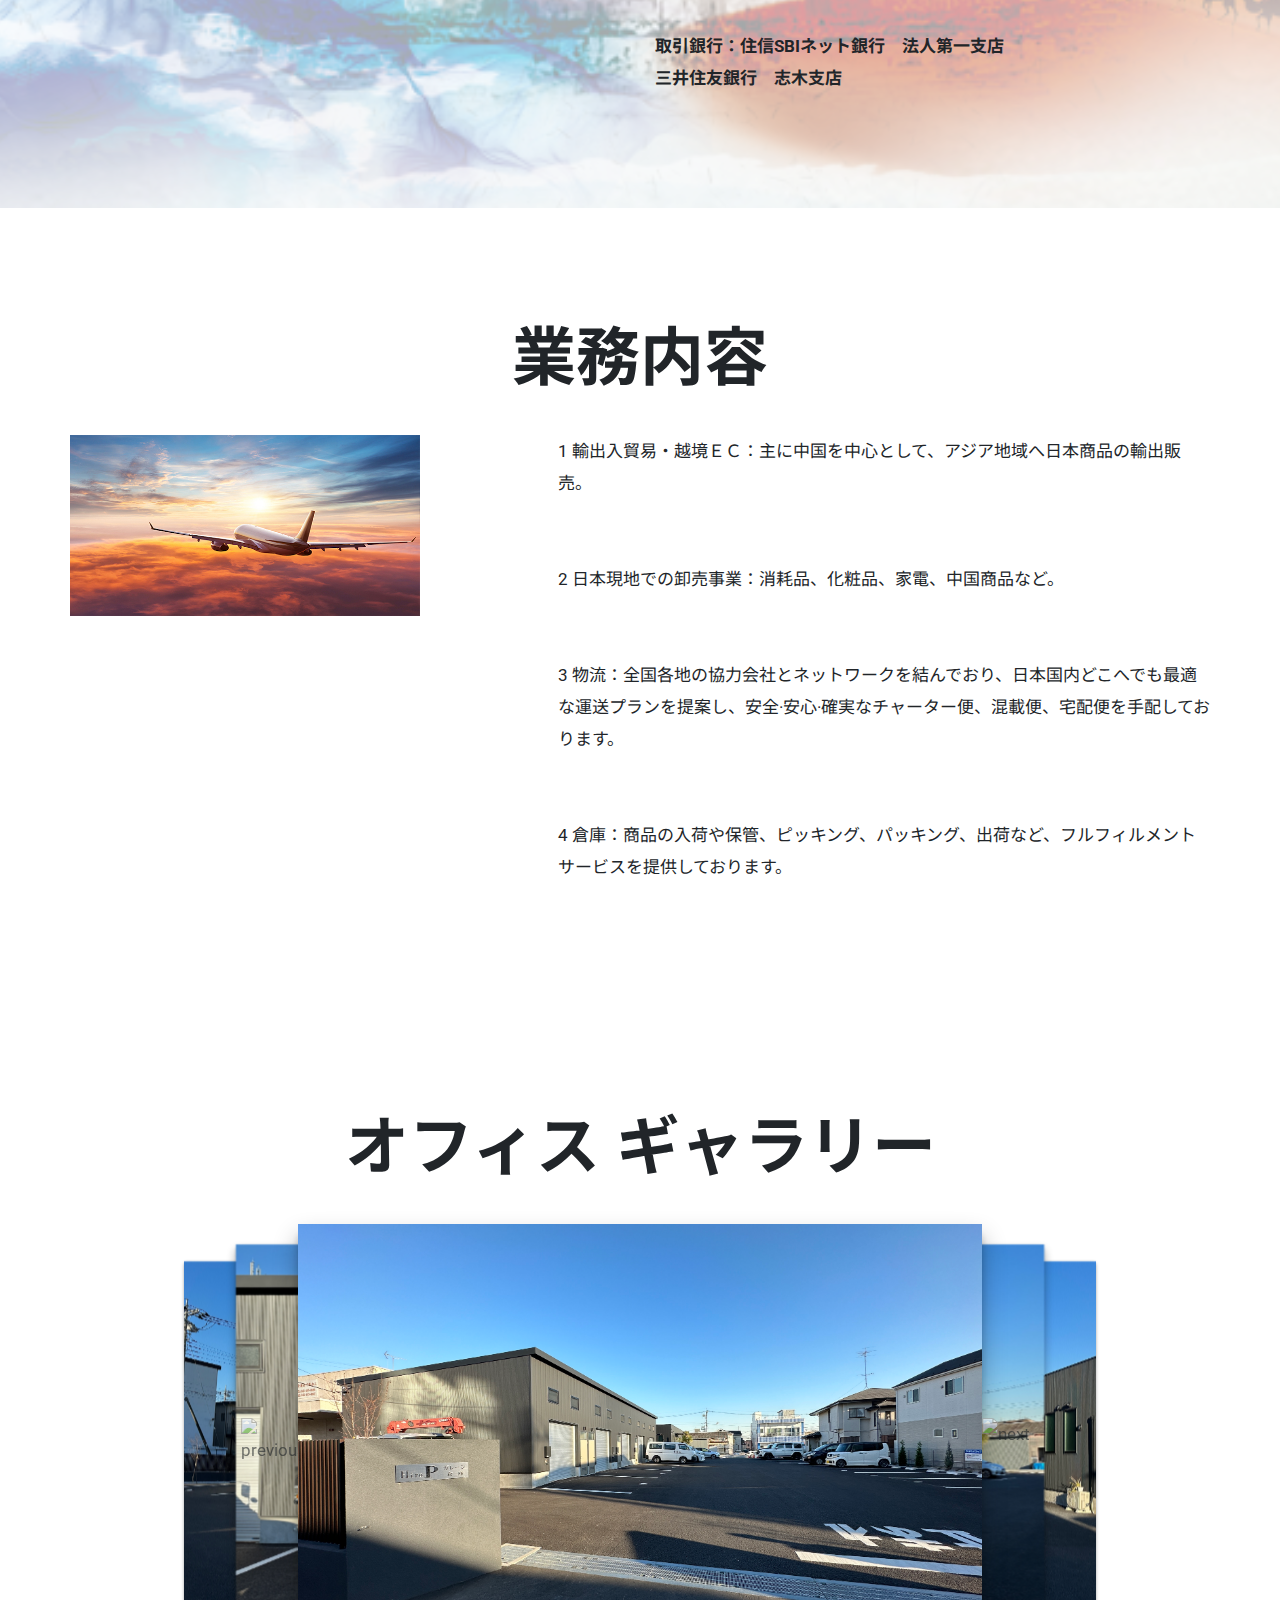
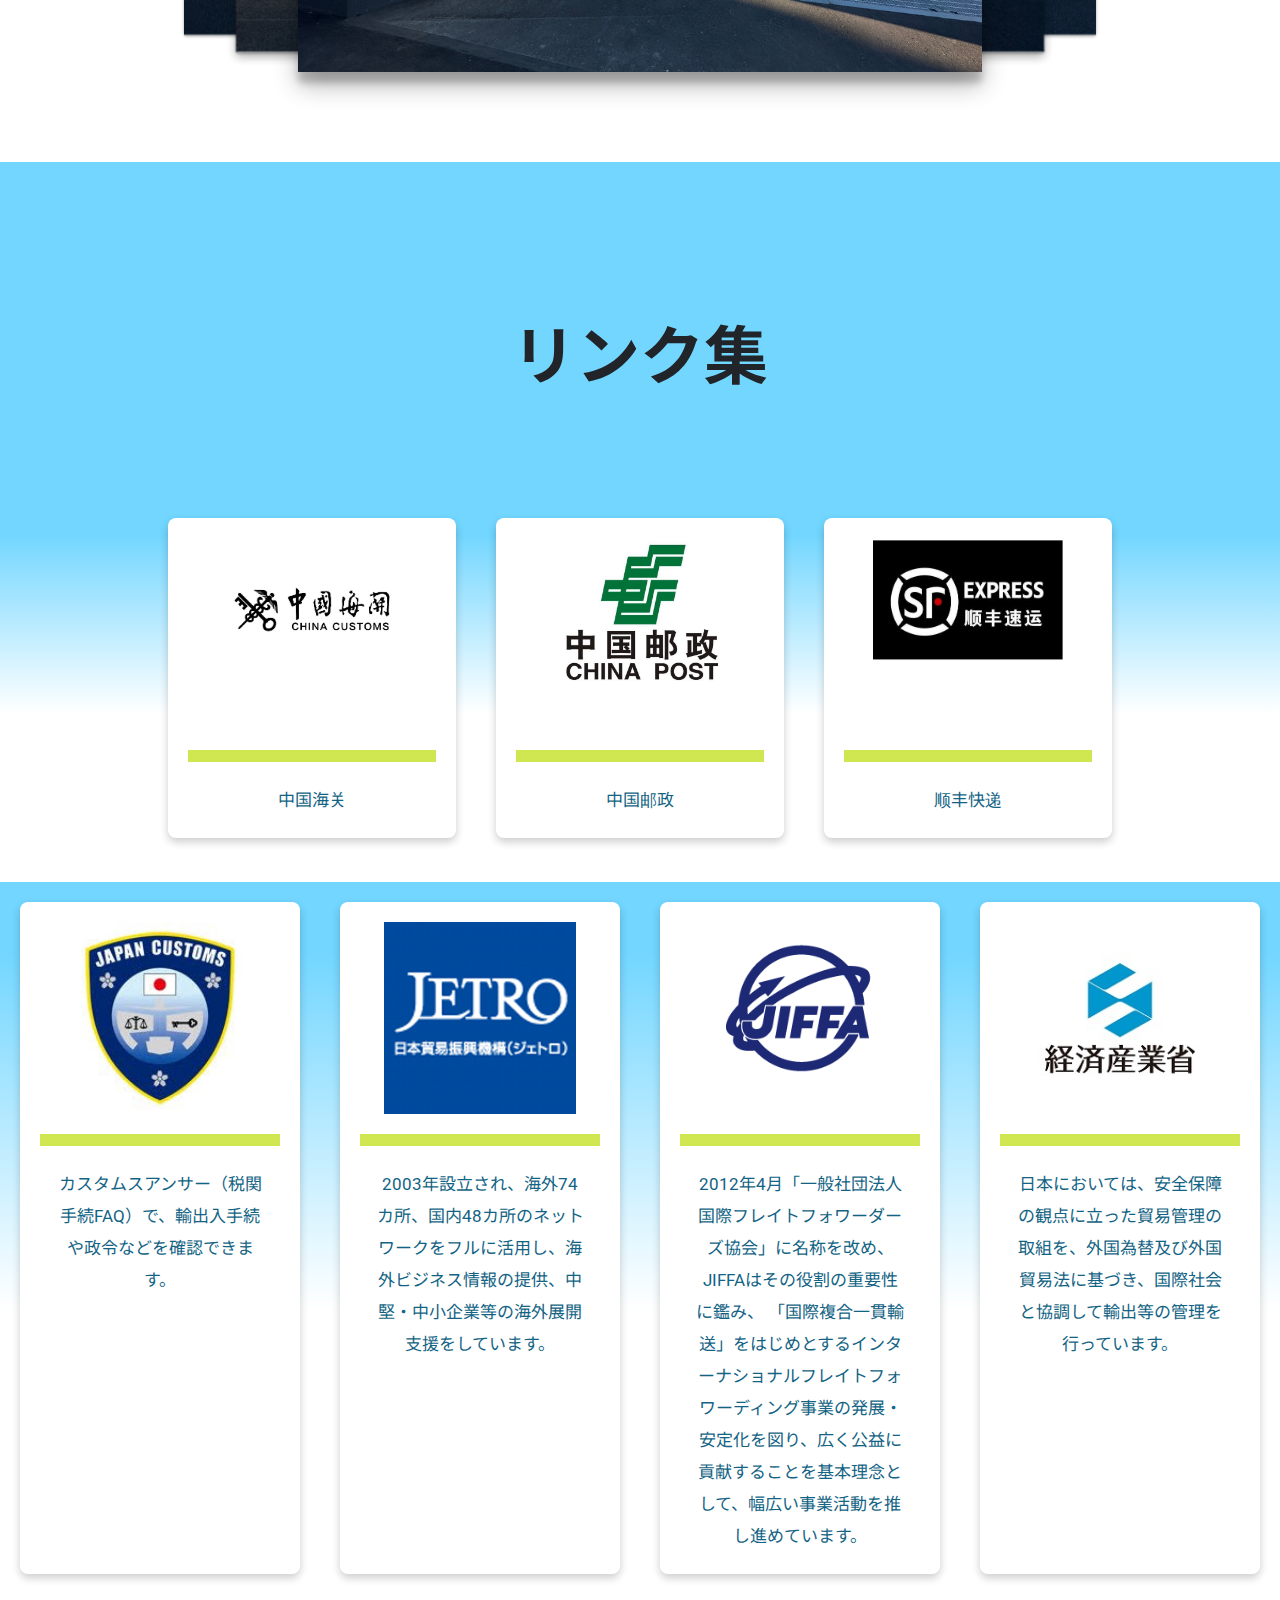
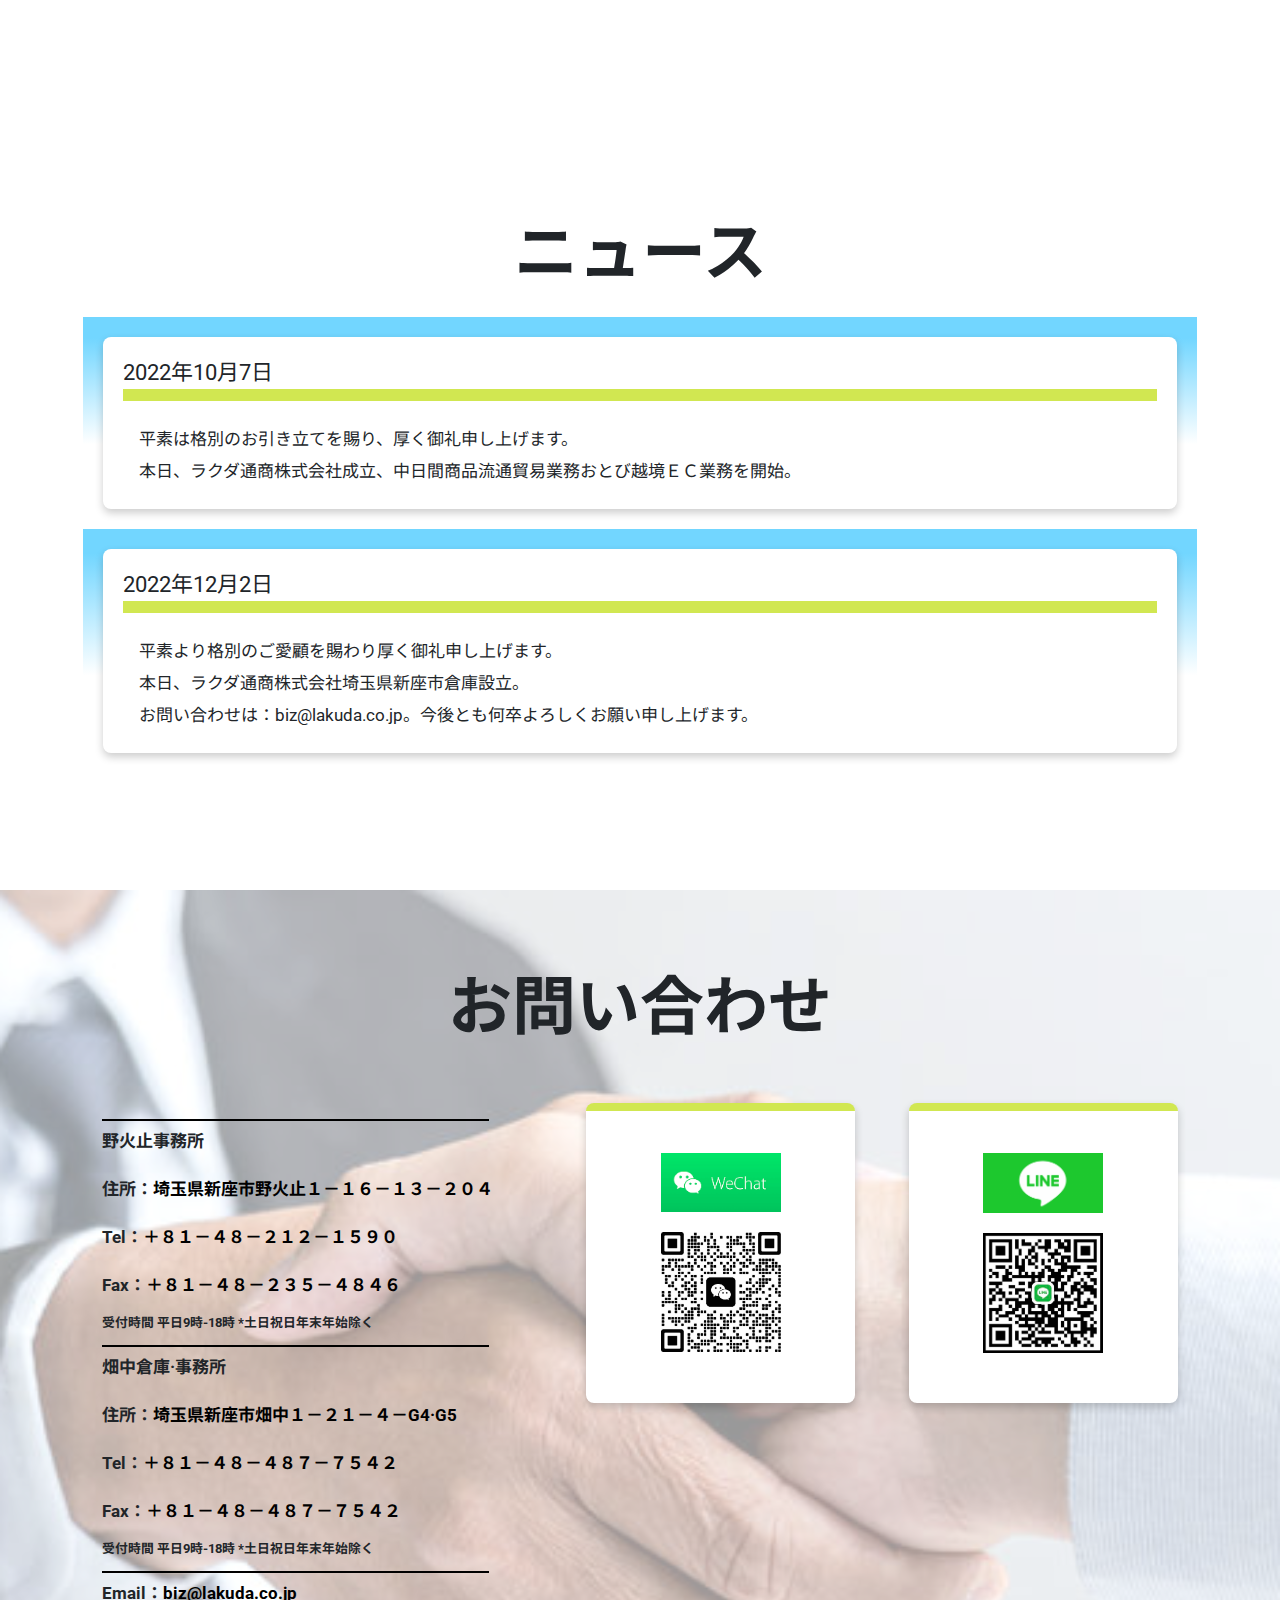
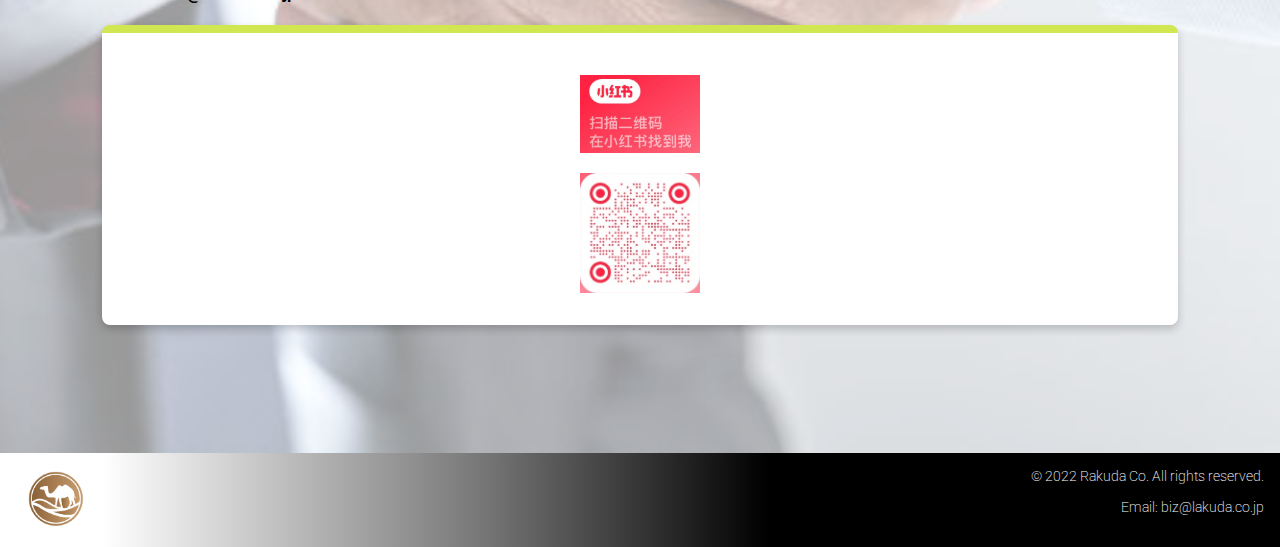
==== commit 66dda95a: "Update index.html" ====
--- a/index.html
+++ b/index.html
@@ -173,8 +173,8 @@
         <section id="aboutUsSection">
             <div class="row">
                 <div class="myTitle col-12">会社概要</div>
-                <div class="img col-lg-5 col-md-12"></div>
-                <div class="col-lg-7 col-md-12">
+                <div class="img col-lg-6 col-md-12"></div>
+                <div class="col-lg-6 col-md-12">
                     <div class="row">
                         <div class="col-sm-12 mb-4">
                             <div id="aboutUsSectionText">
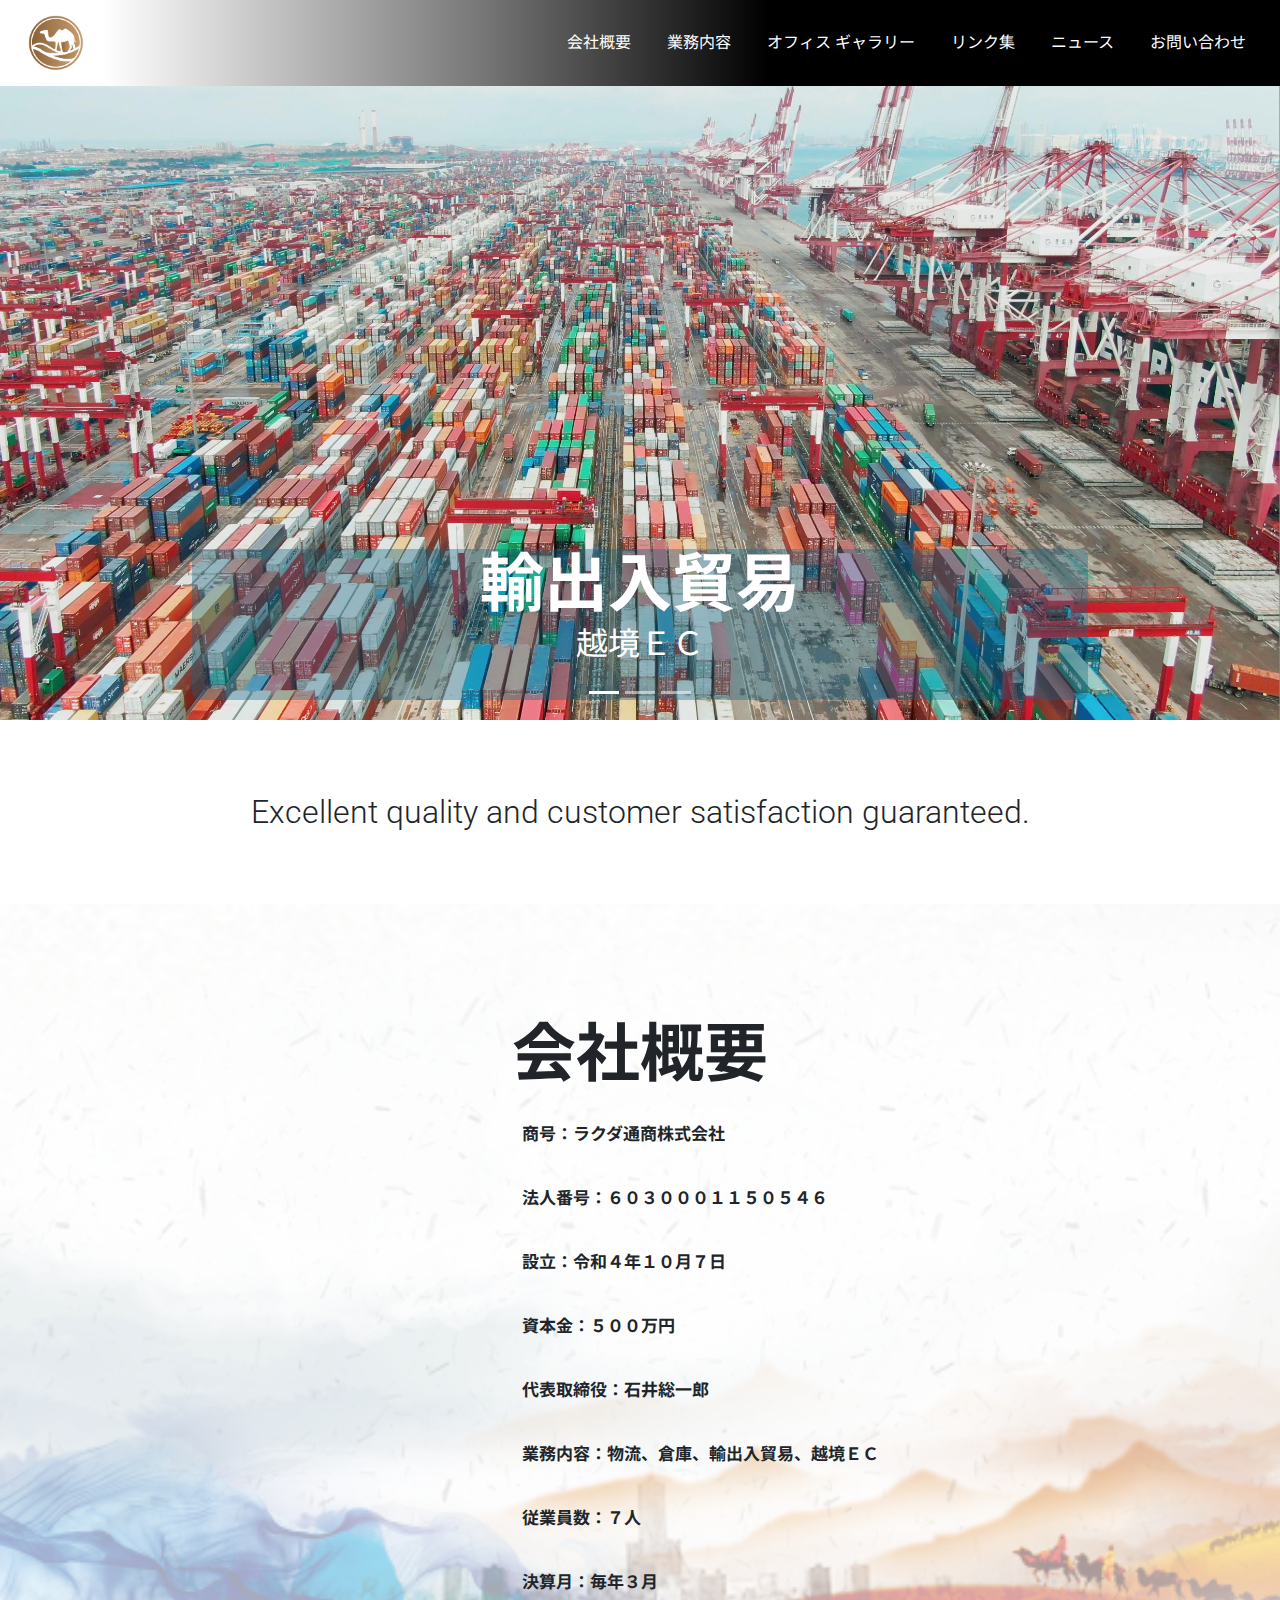
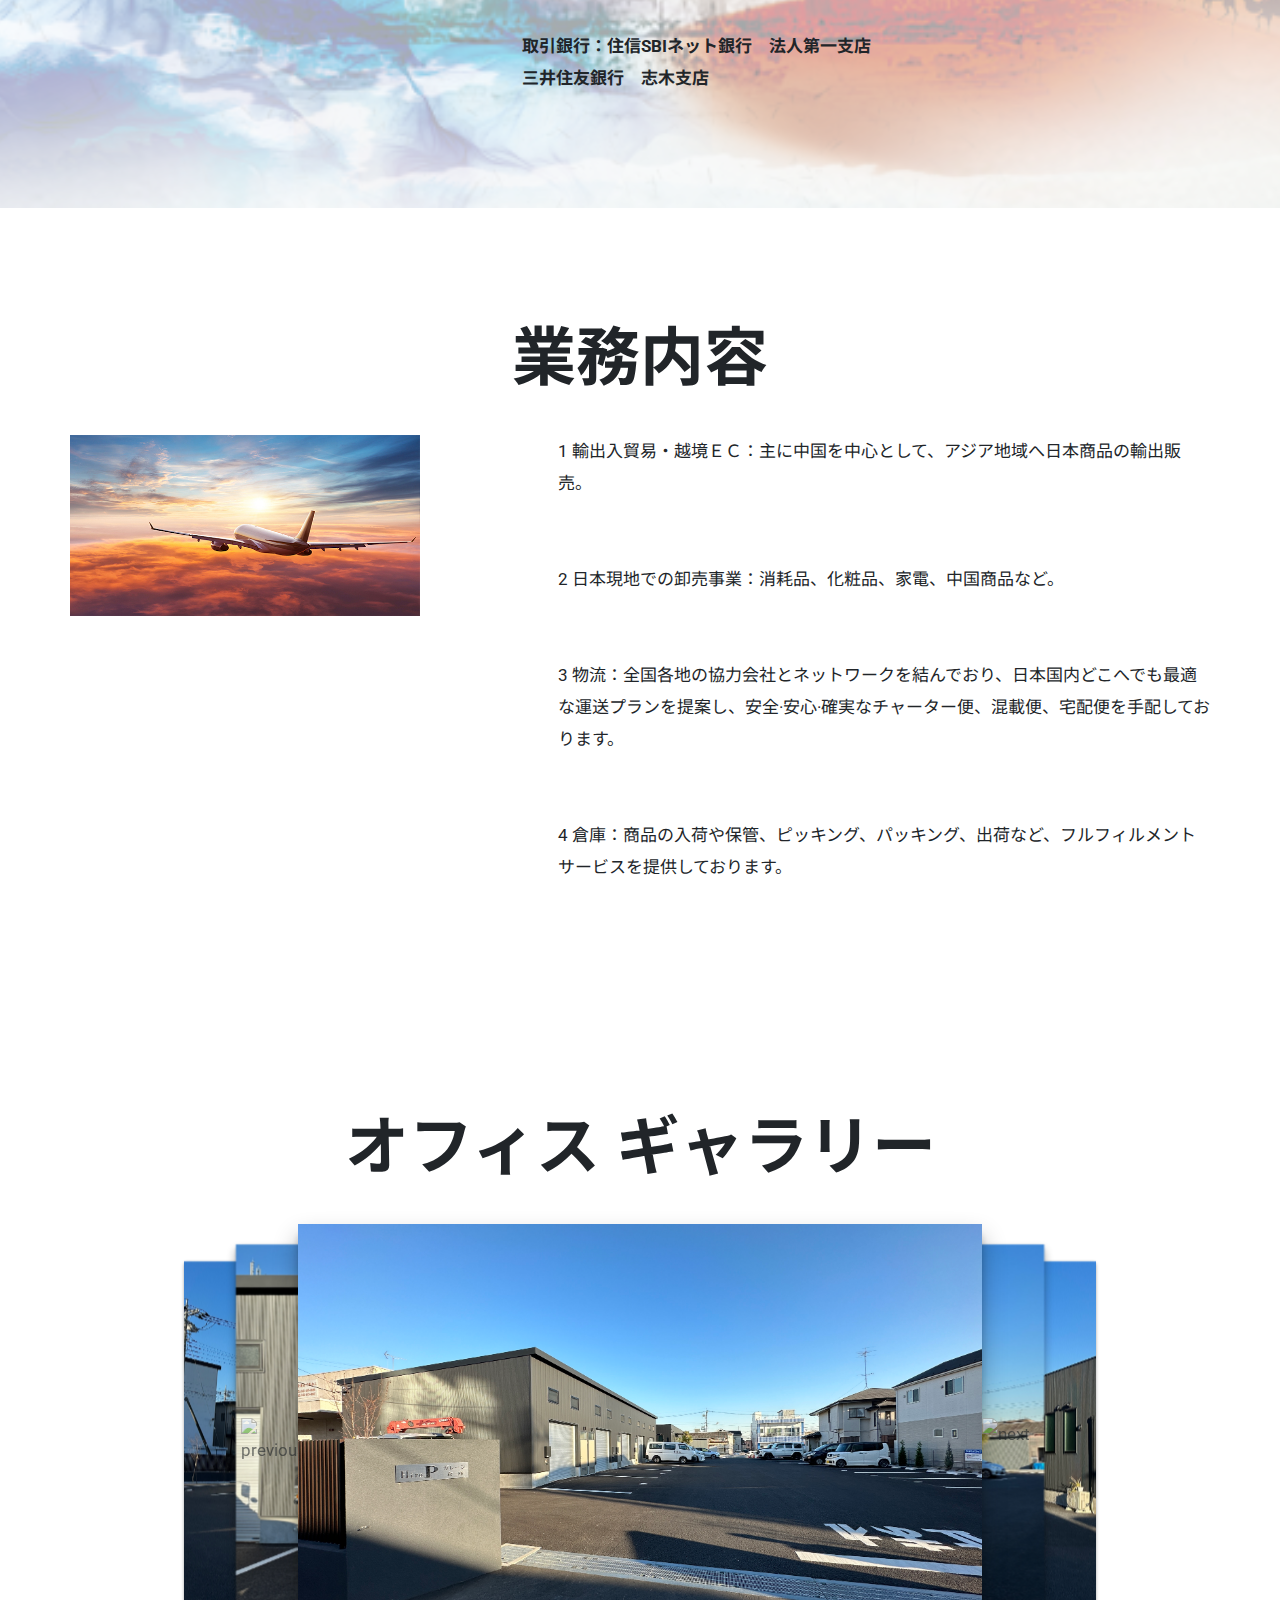
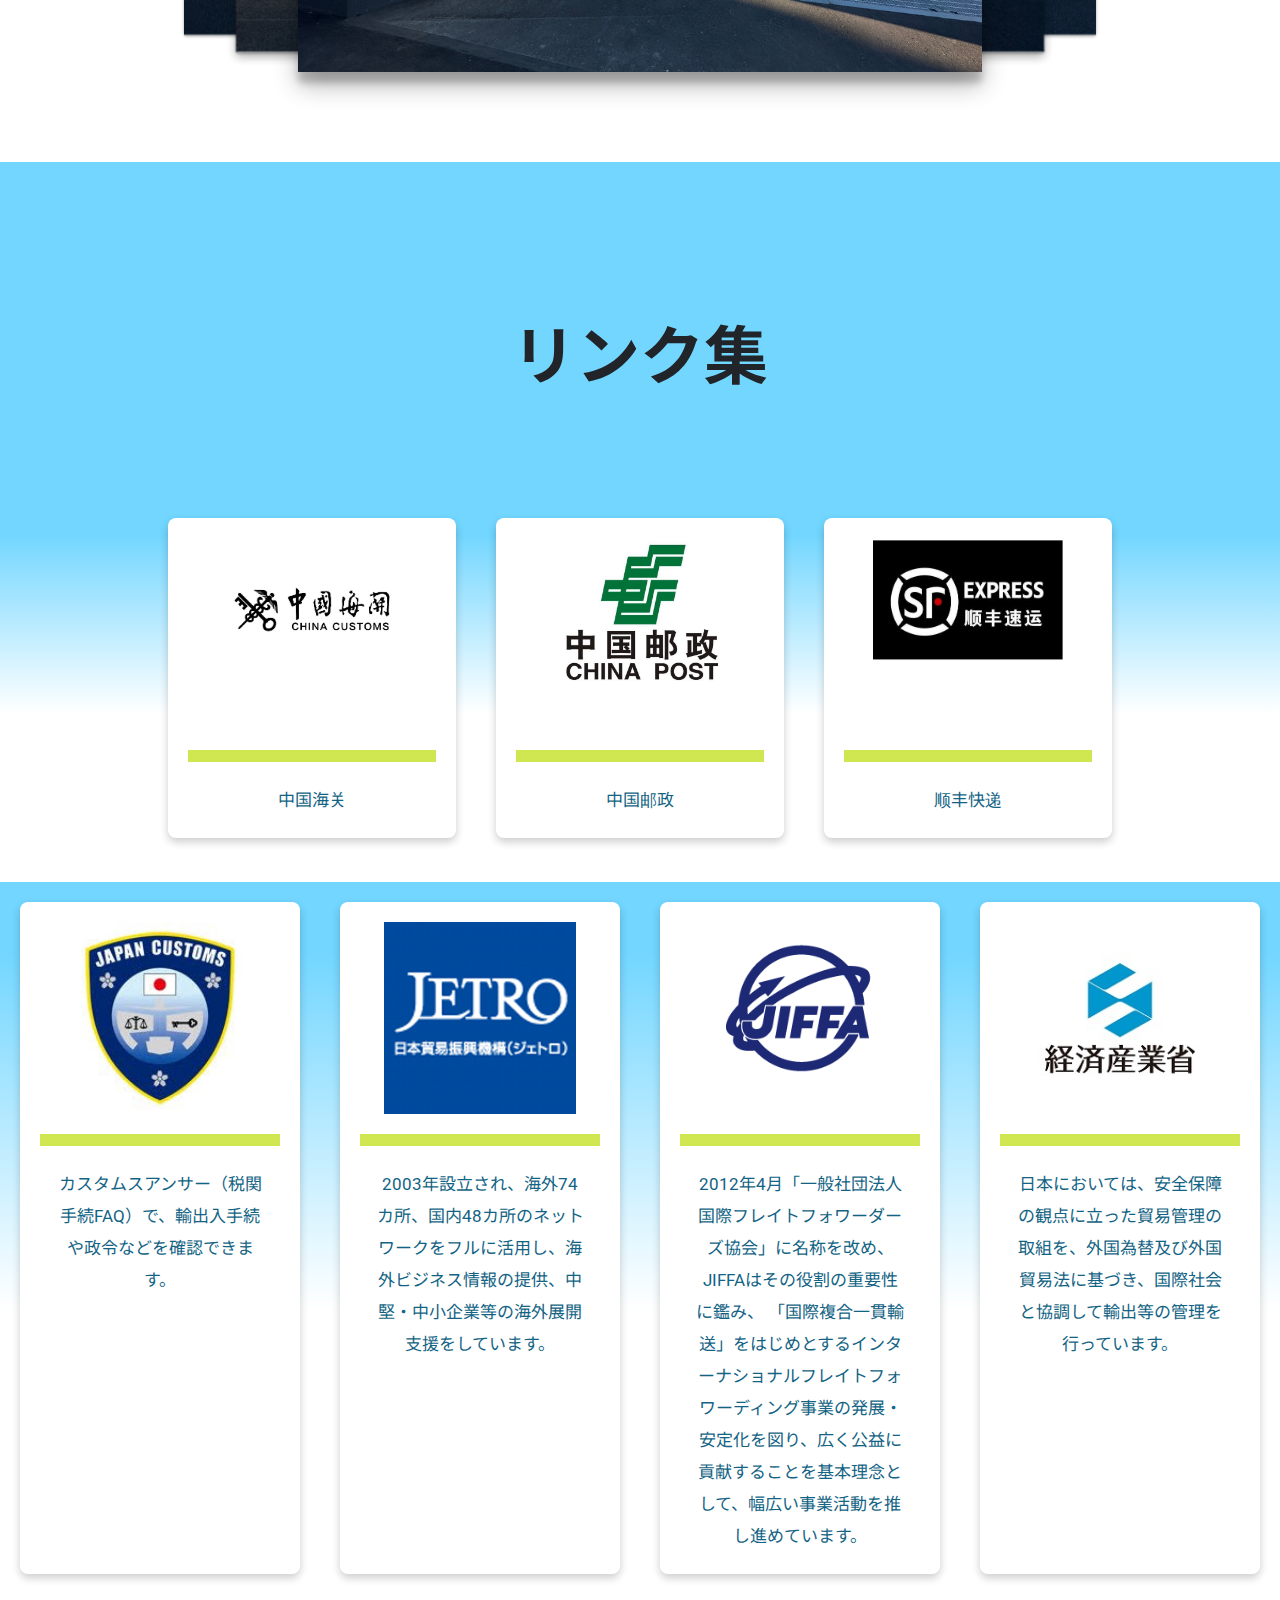
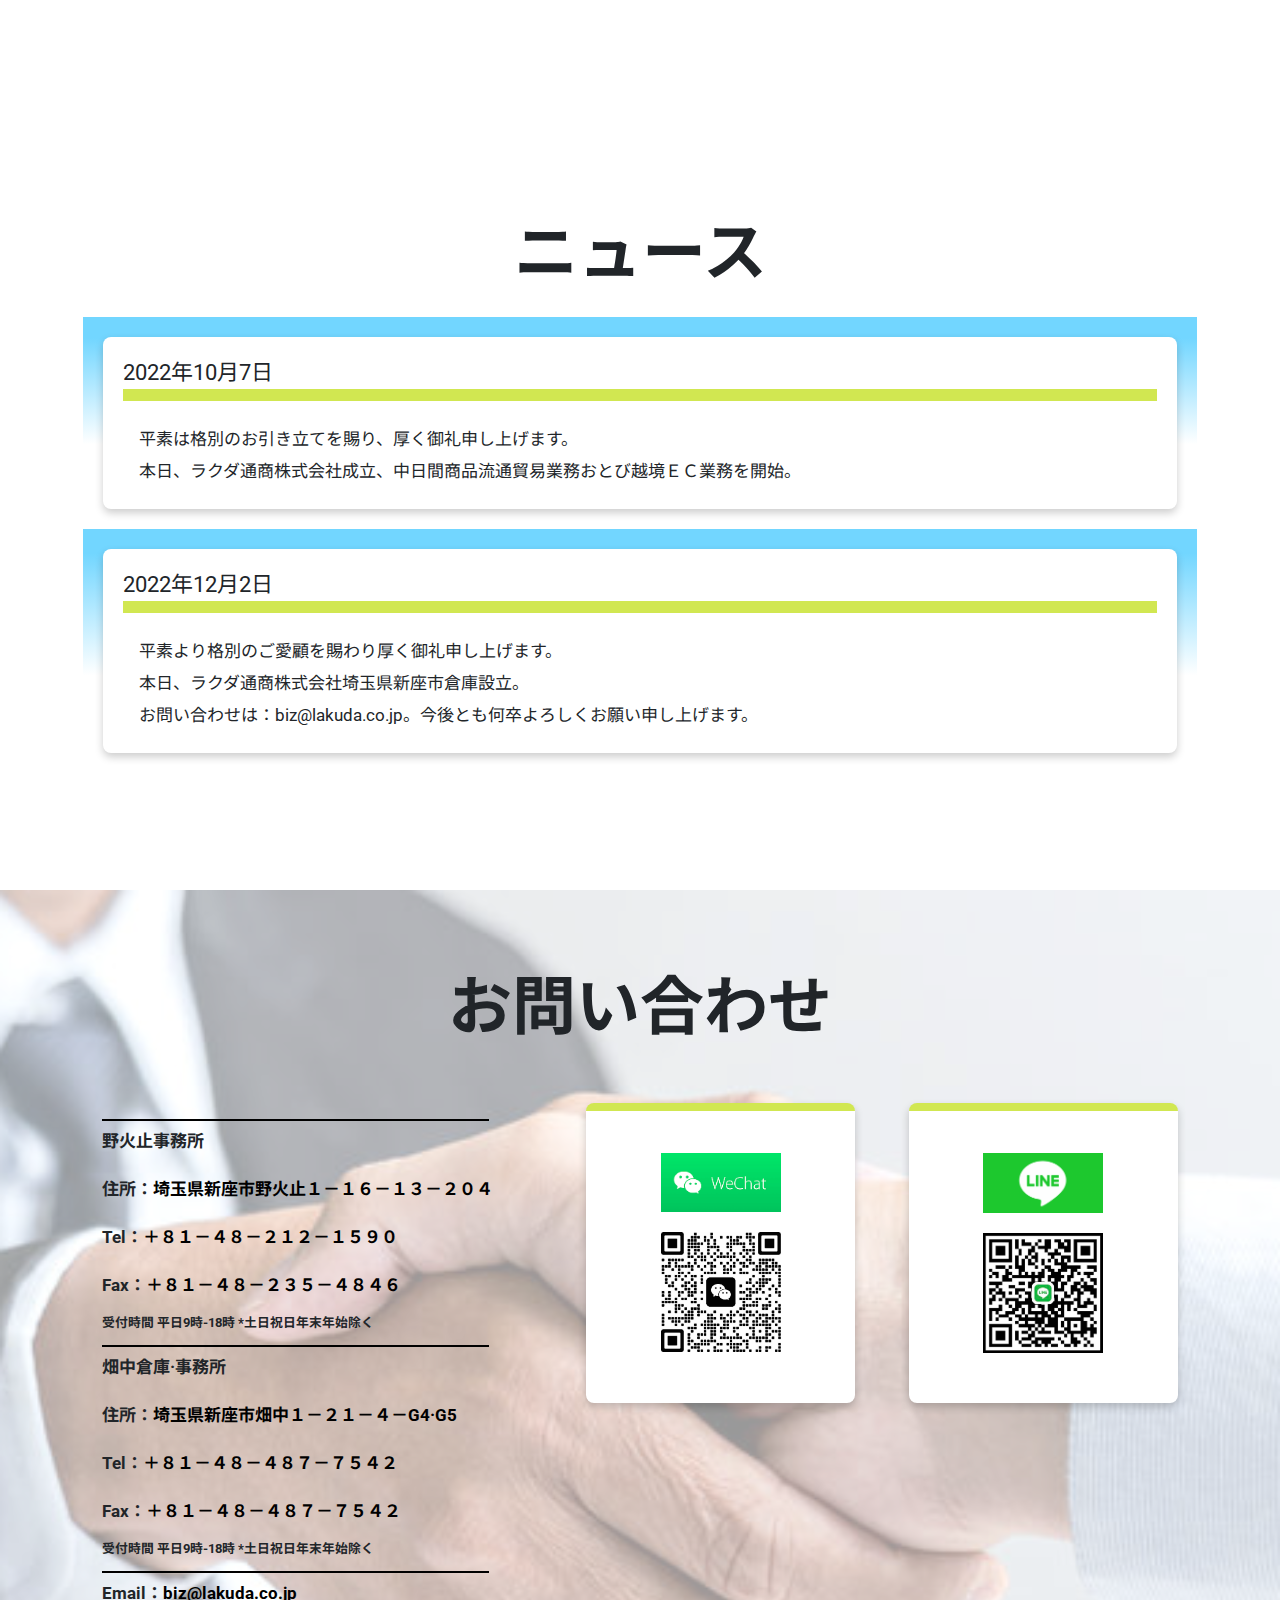
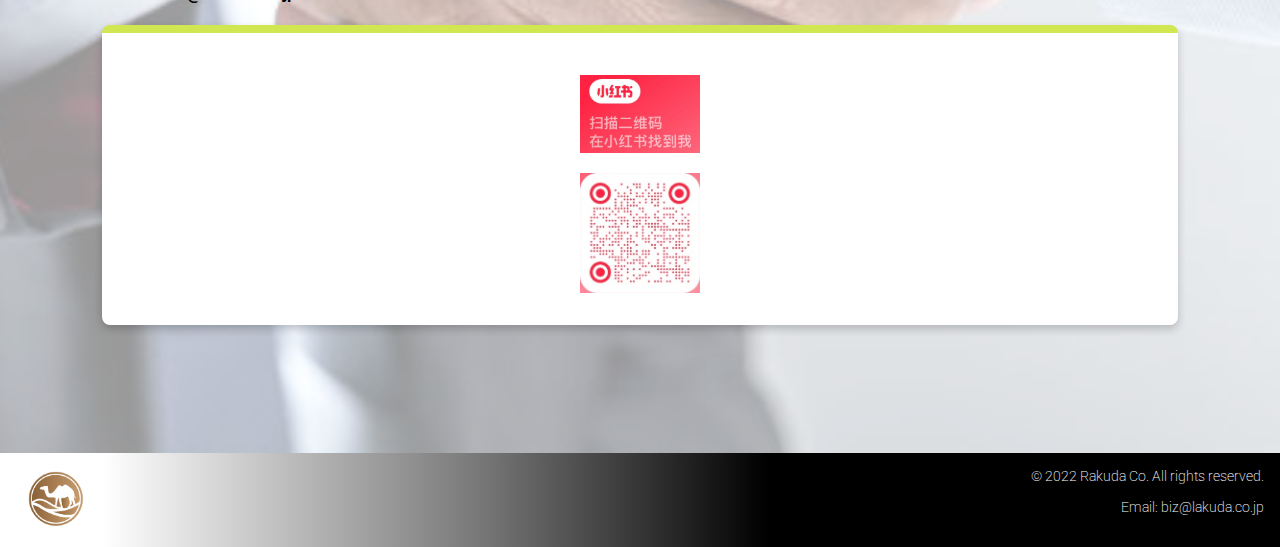
==== commit abdec367: "Update index.html" ====
--- a/index.html
+++ b/index.html
@@ -173,8 +173,8 @@
         <section id="aboutUsSection">
             <div class="row">
                 <div class="myTitle col-12">会社概要</div>
-                <div class="img col-lg-6 col-md-12"></div>
-                <div class="col-lg-6 col-md-12">
+                <div class="img col-lg-4 col-md-12"></div>
+                <div class="col-lg-8 col-md-12">
                     <div class="row">
                         <div class="col-sm-12 mb-4">
                             <div id="aboutUsSectionText">
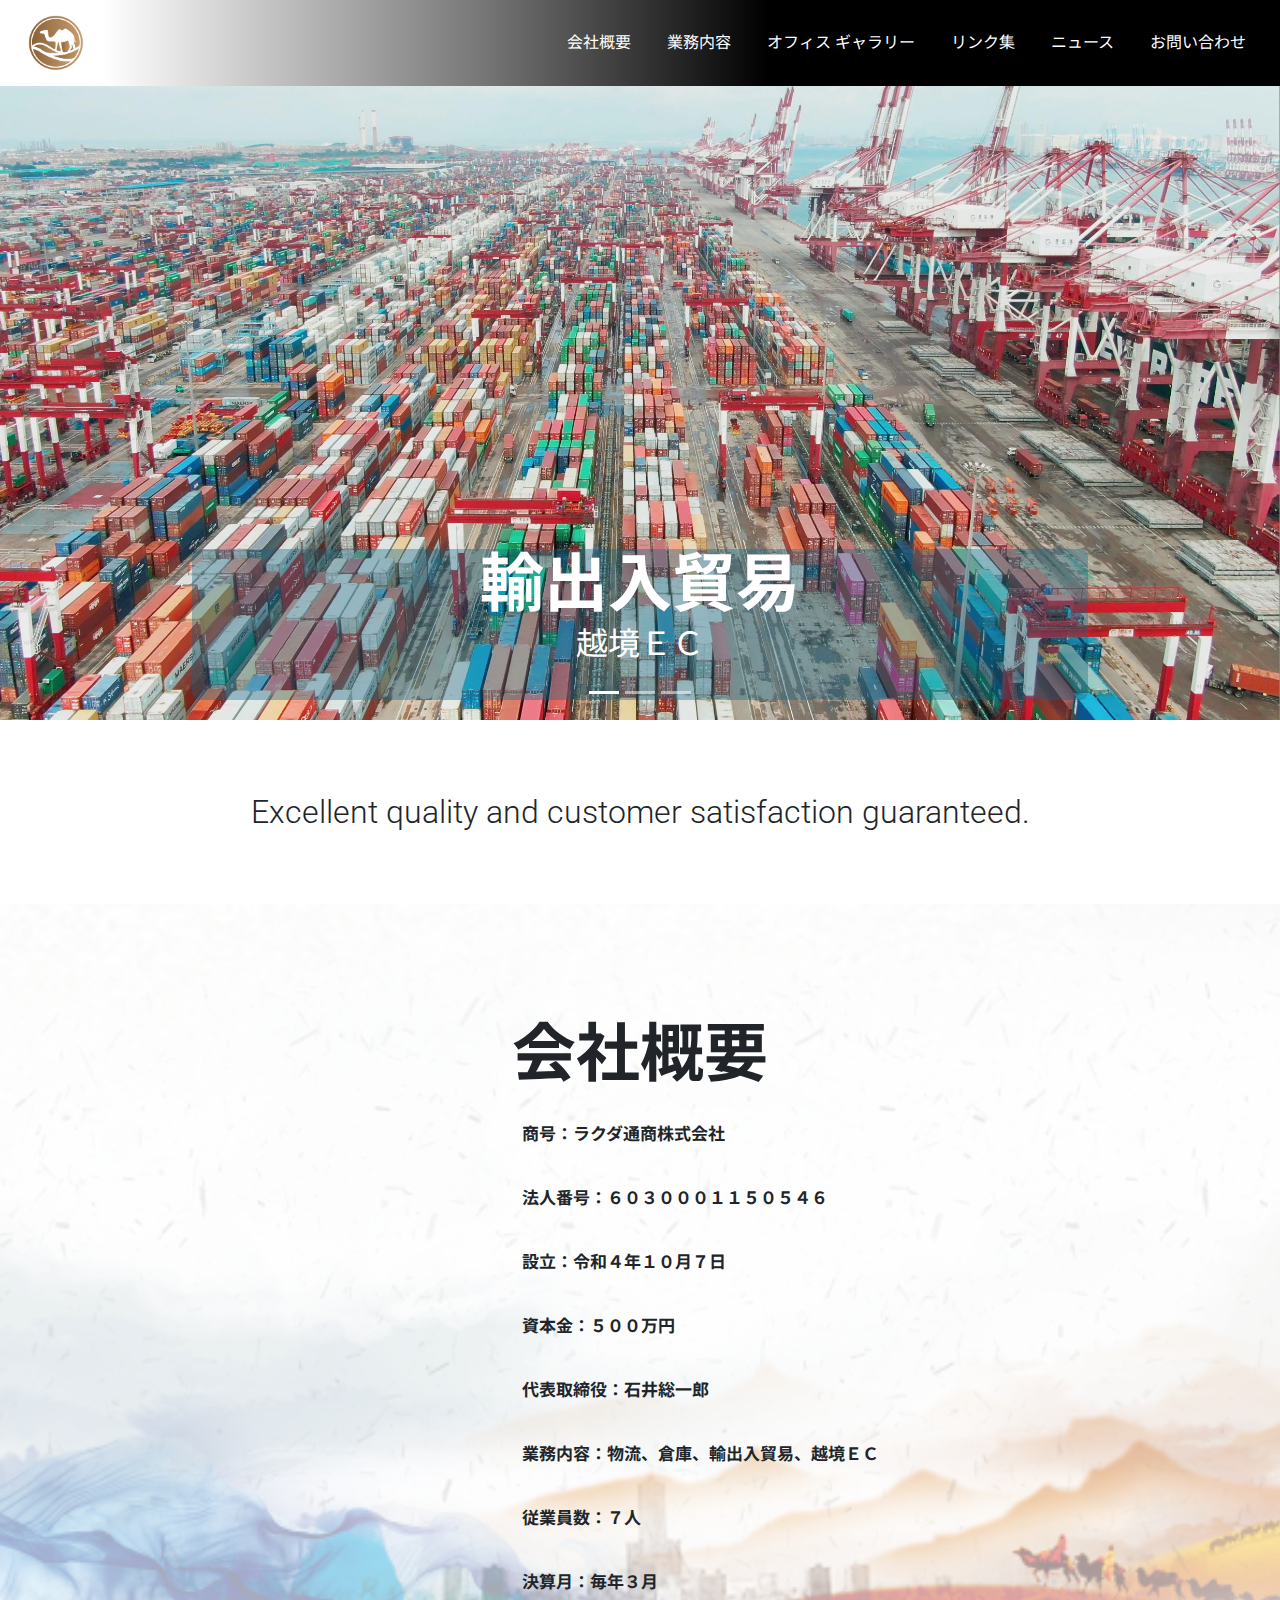
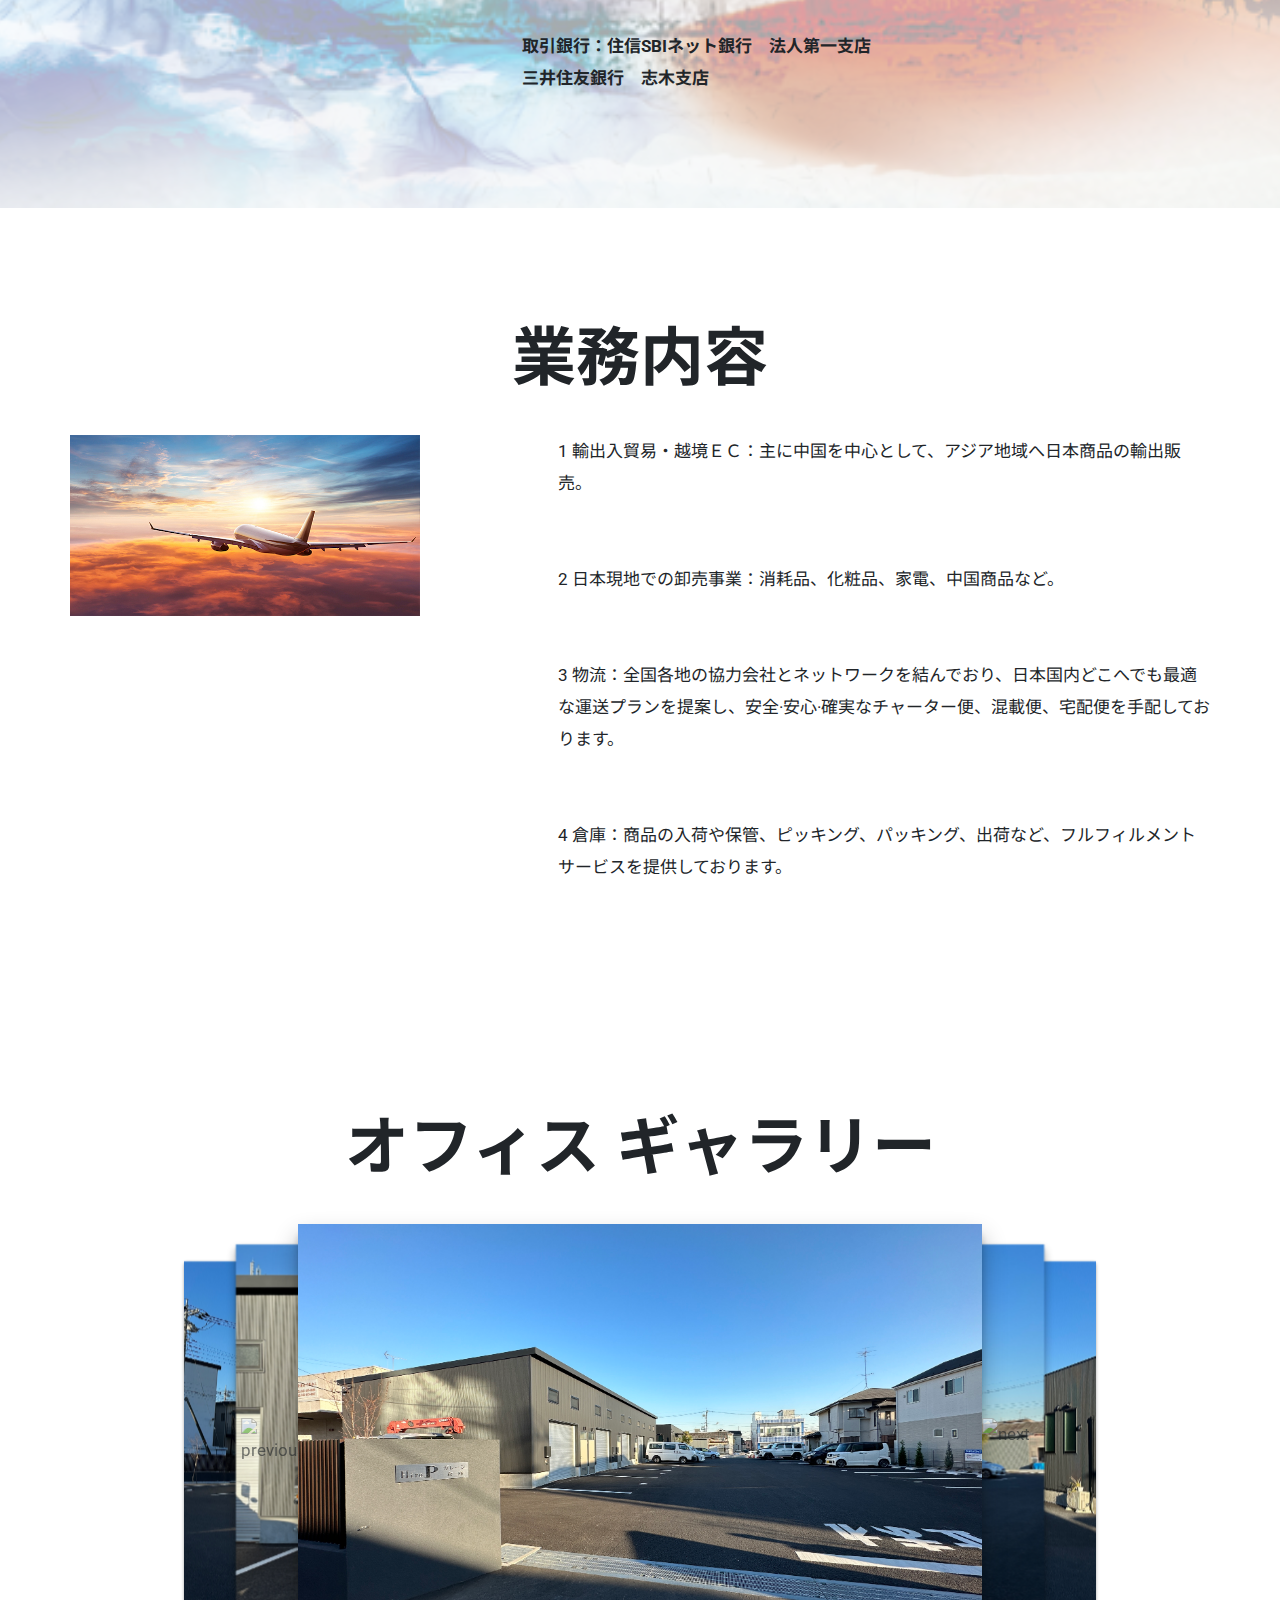
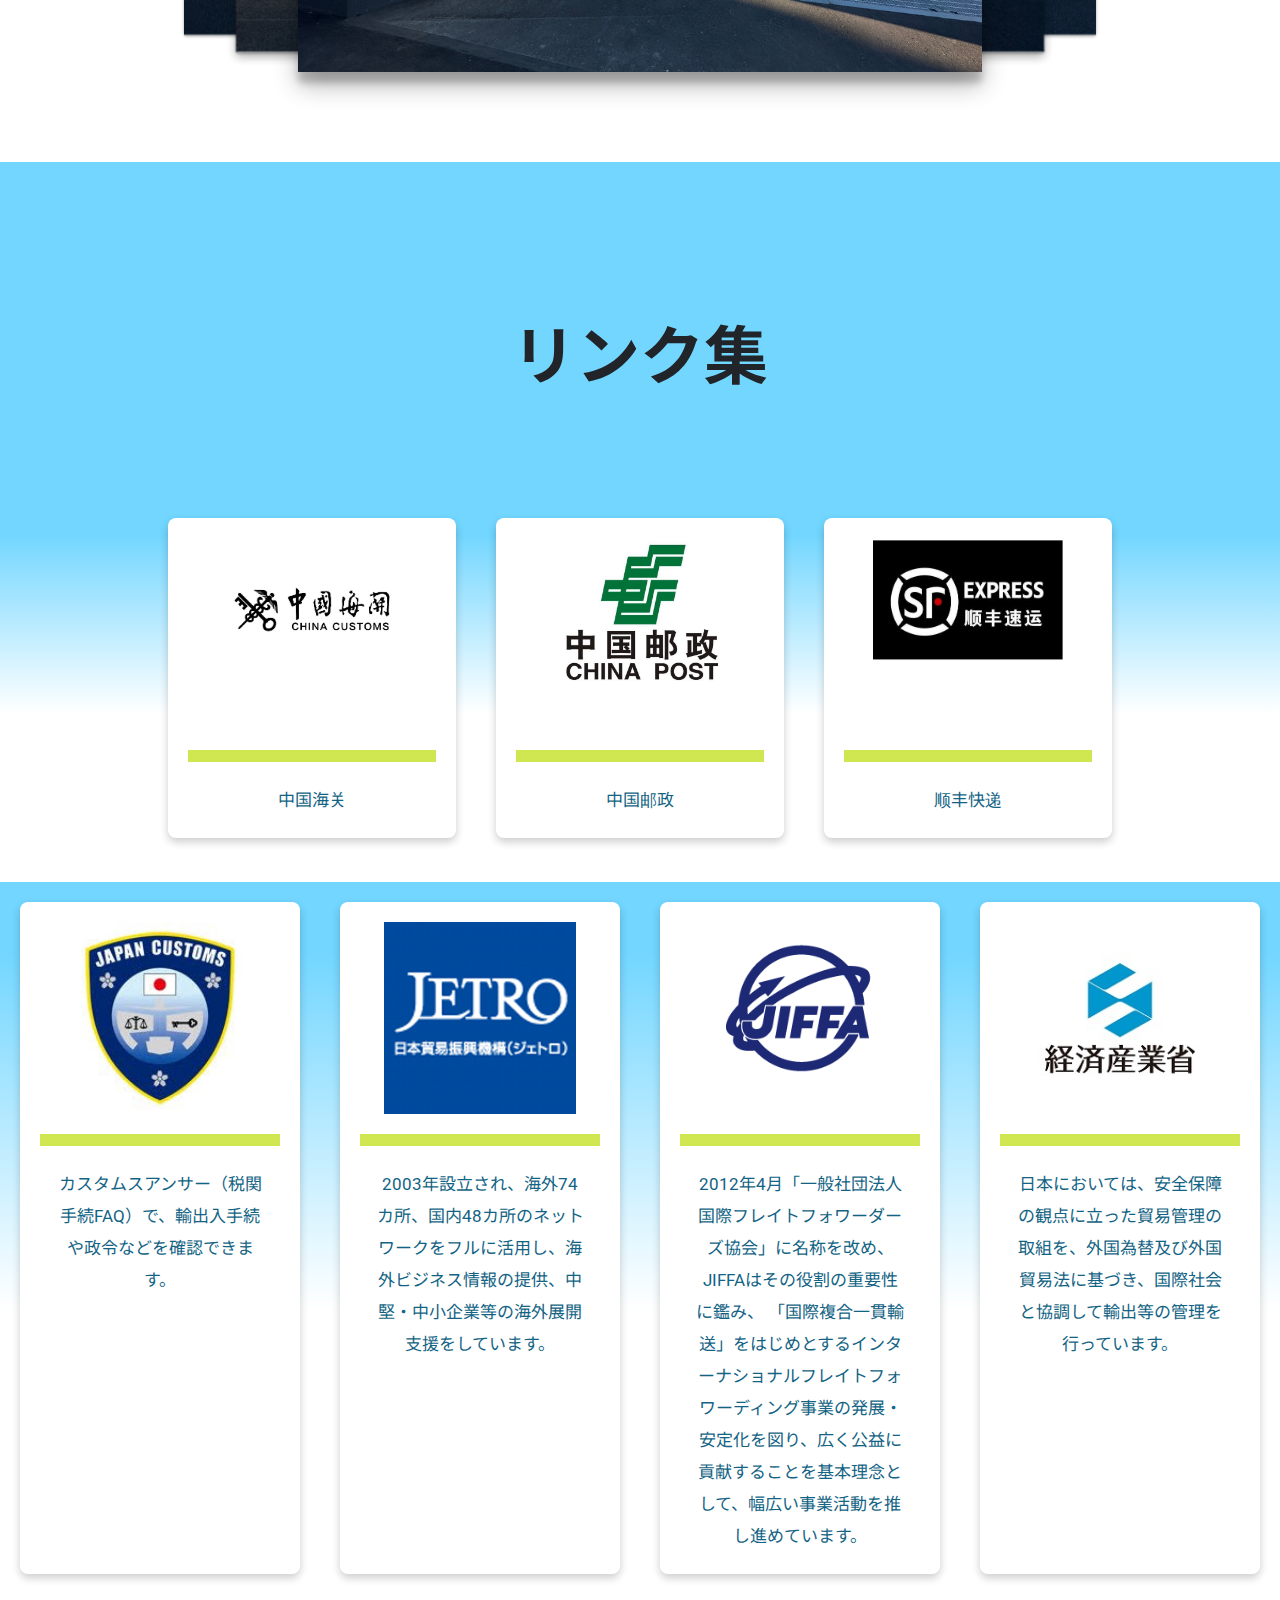
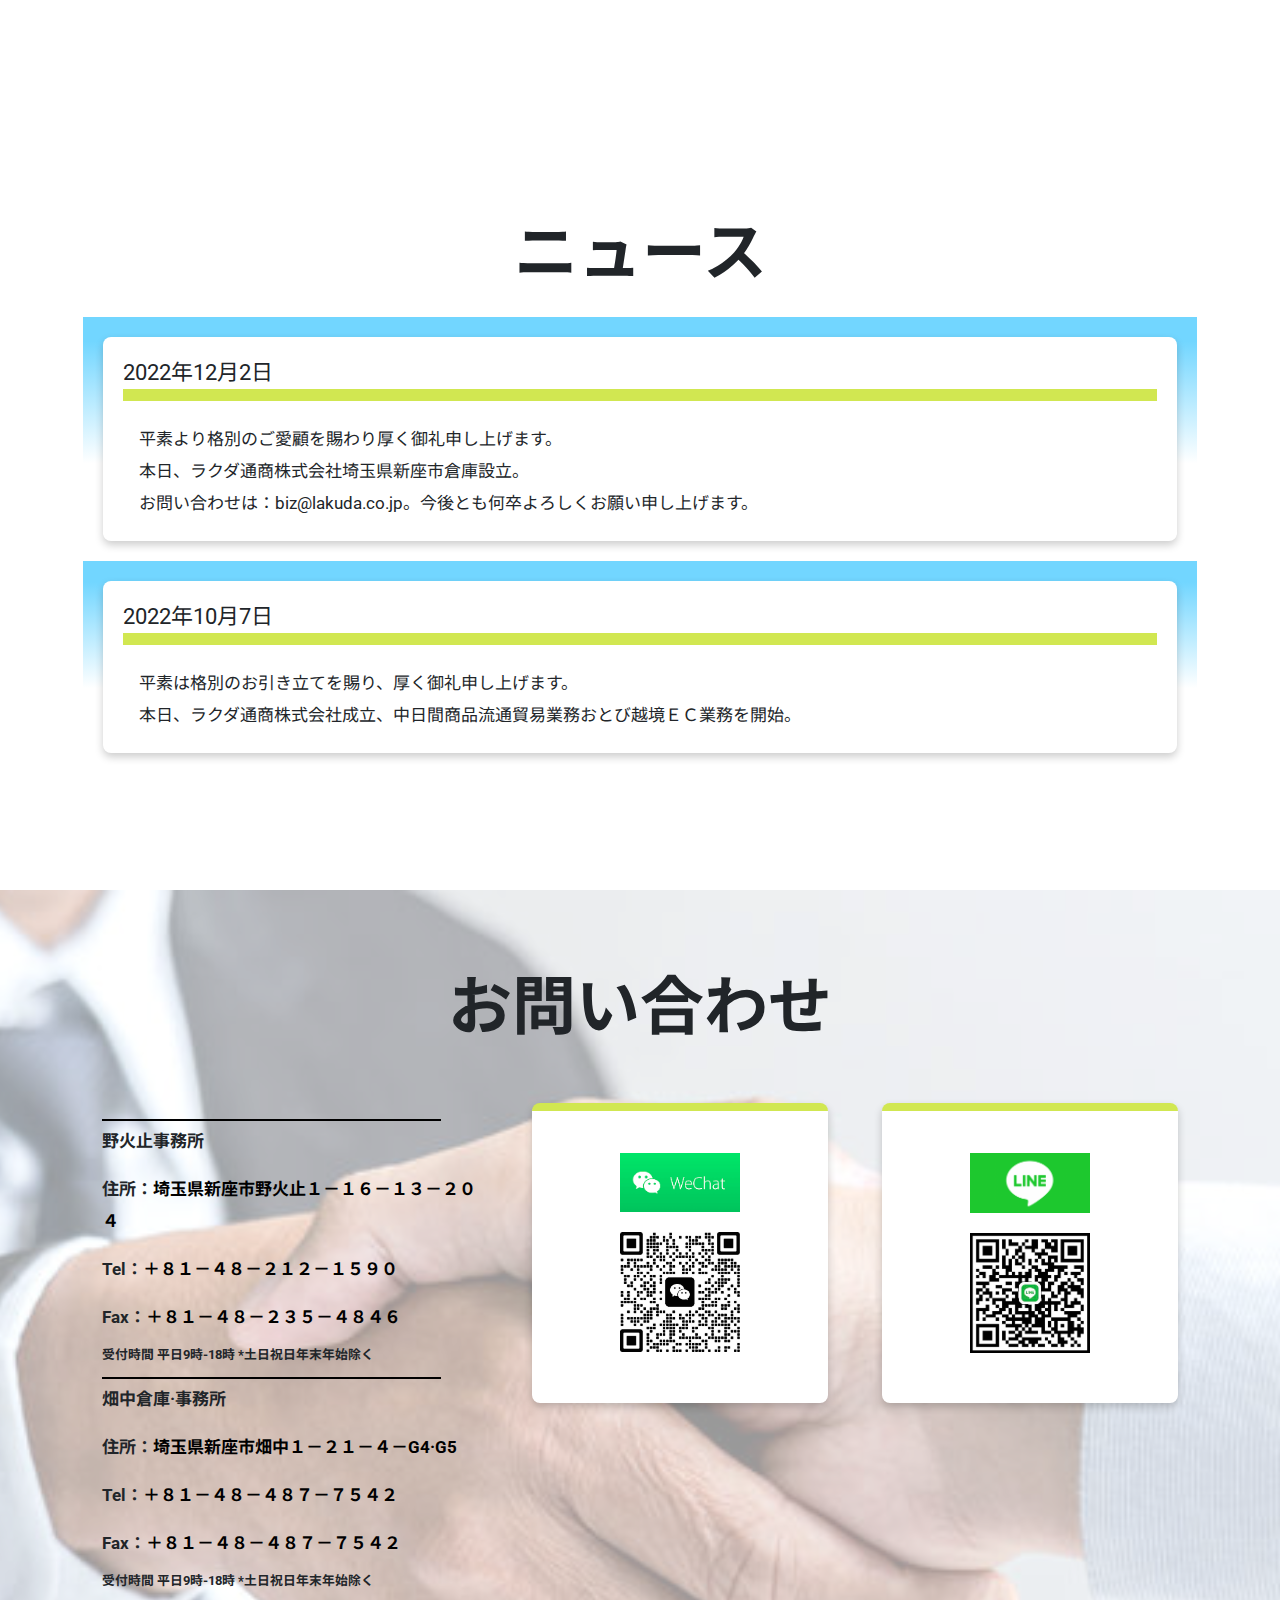
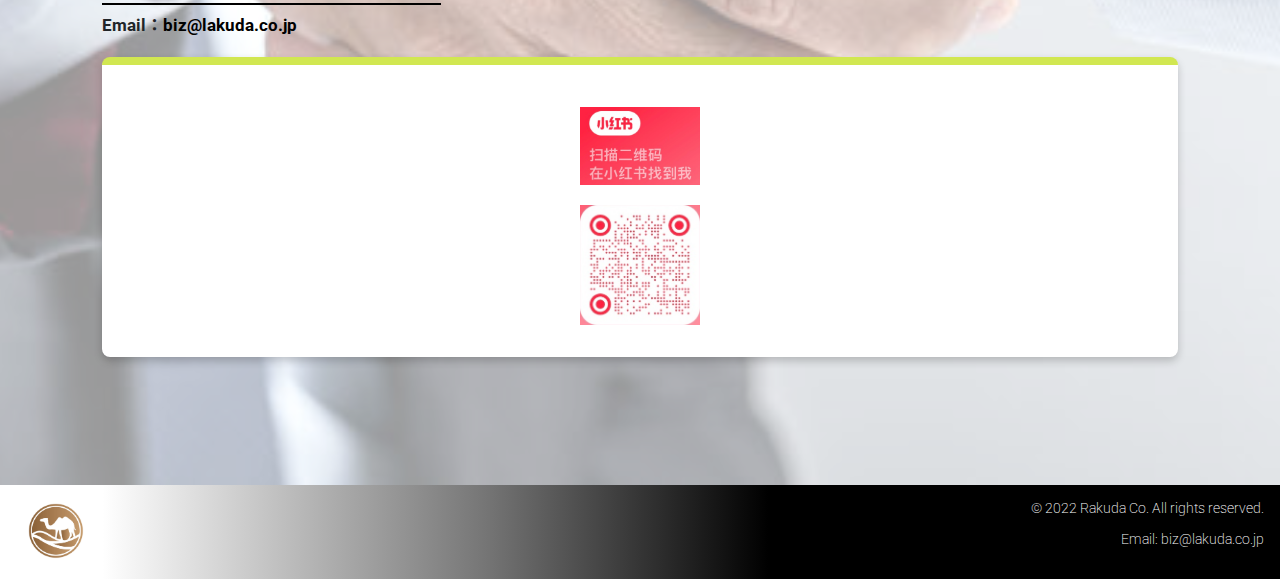
==== commit 26e741cb: "Update index.html" ====
--- a/index.html
+++ b/index.html
@@ -365,23 +365,23 @@
 
             <div class="newsCards secBlackFontClr">
                 <div class="mynewsCards">
-                    <div class="mynewsCardsTitle">2022年10月7日</div>
-                    <div class="newscardContainer">
-                        <div>
-                            平素は格別のお引き立てを賜り、厚く御礼申し上げます。<br>
-                            本日、ラクダ通商株式会社成立、中日間商品流通貿易業務おとび越境ＥＣ業務を開始。
-                        </div>
-                    </div>
-                </div>
-            </div>
-            <div class="newsCards secBlackFontClr">
-                <div class="mynewsCards">
                     <div class="mynewsCardsTitle">2022年12月2日</div>
                     <div class="newscardContainer">
                         <div>
                             平素より格別のご愛顧を賜わり厚く御礼申し上げます。<br>
                             本日、ラクダ通商株式会社埼玉県新座市倉庫設立。<br>
                             お問い合わせは：biz@lakuda.co.jp。今後とも何卒よろしくお願い申し上げます。
+                        </div>
+                    </div>
+                </div>
+            </div>
+            <div class="newsCards secBlackFontClr">
+                <div class="mynewsCards">
+                    <div class="mynewsCardsTitle">2022年10月7日</div>
+                    <div class="newscardContainer">
+                        <div>
+                            平素は格別のお引き立てを賜り、厚く御礼申し上げます。<br>
+                            本日、ラクダ通商株式会社成立、中日間商品流通貿易業務おとび越境ＥＣ業務を開始。
                         </div>
                     </div>
                 </div>
--- a/css/LP_stylesheet.css
+++ b/css/LP_stylesheet.css
@@ -635,7 +635,7 @@
     margin: 10px 0;
 }
 #contactInfo{
-    width: 40%;
+    width: 35%;
     font-style: bold;
     font-weight: 700;
 }
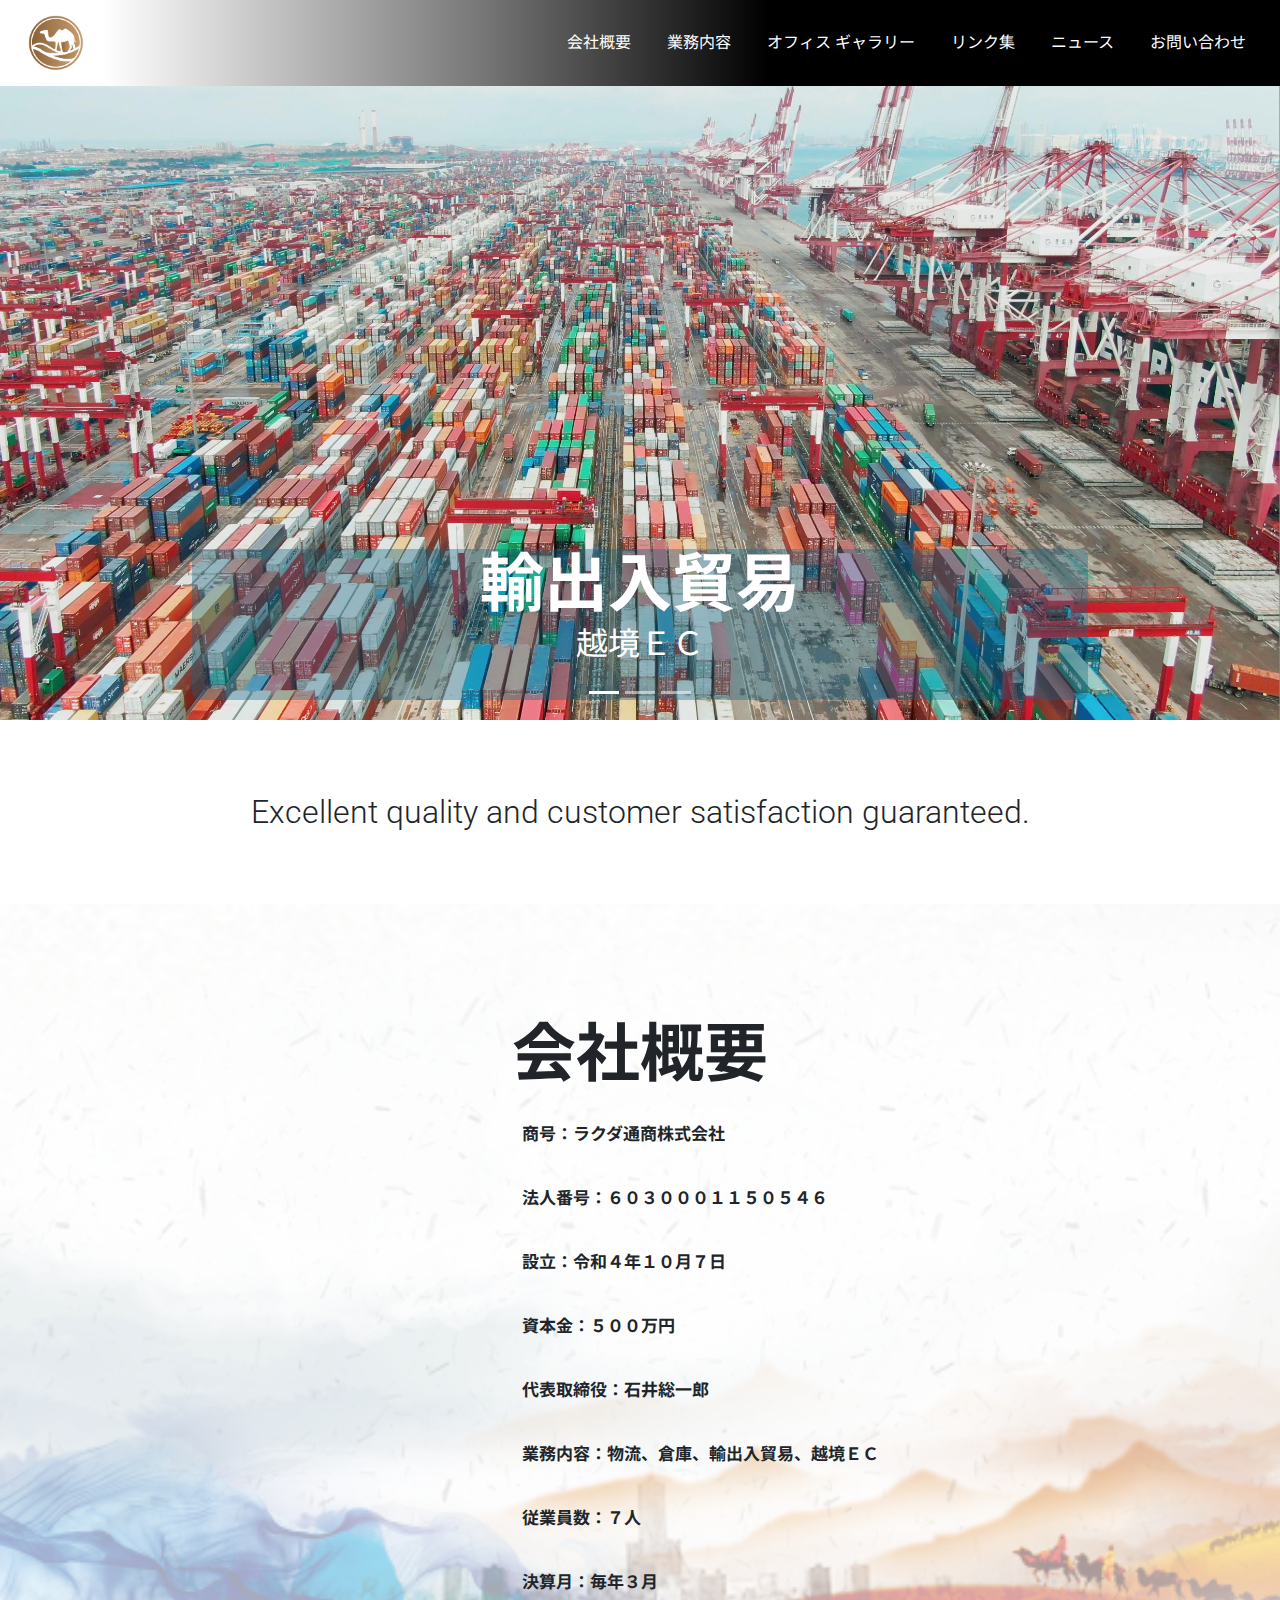
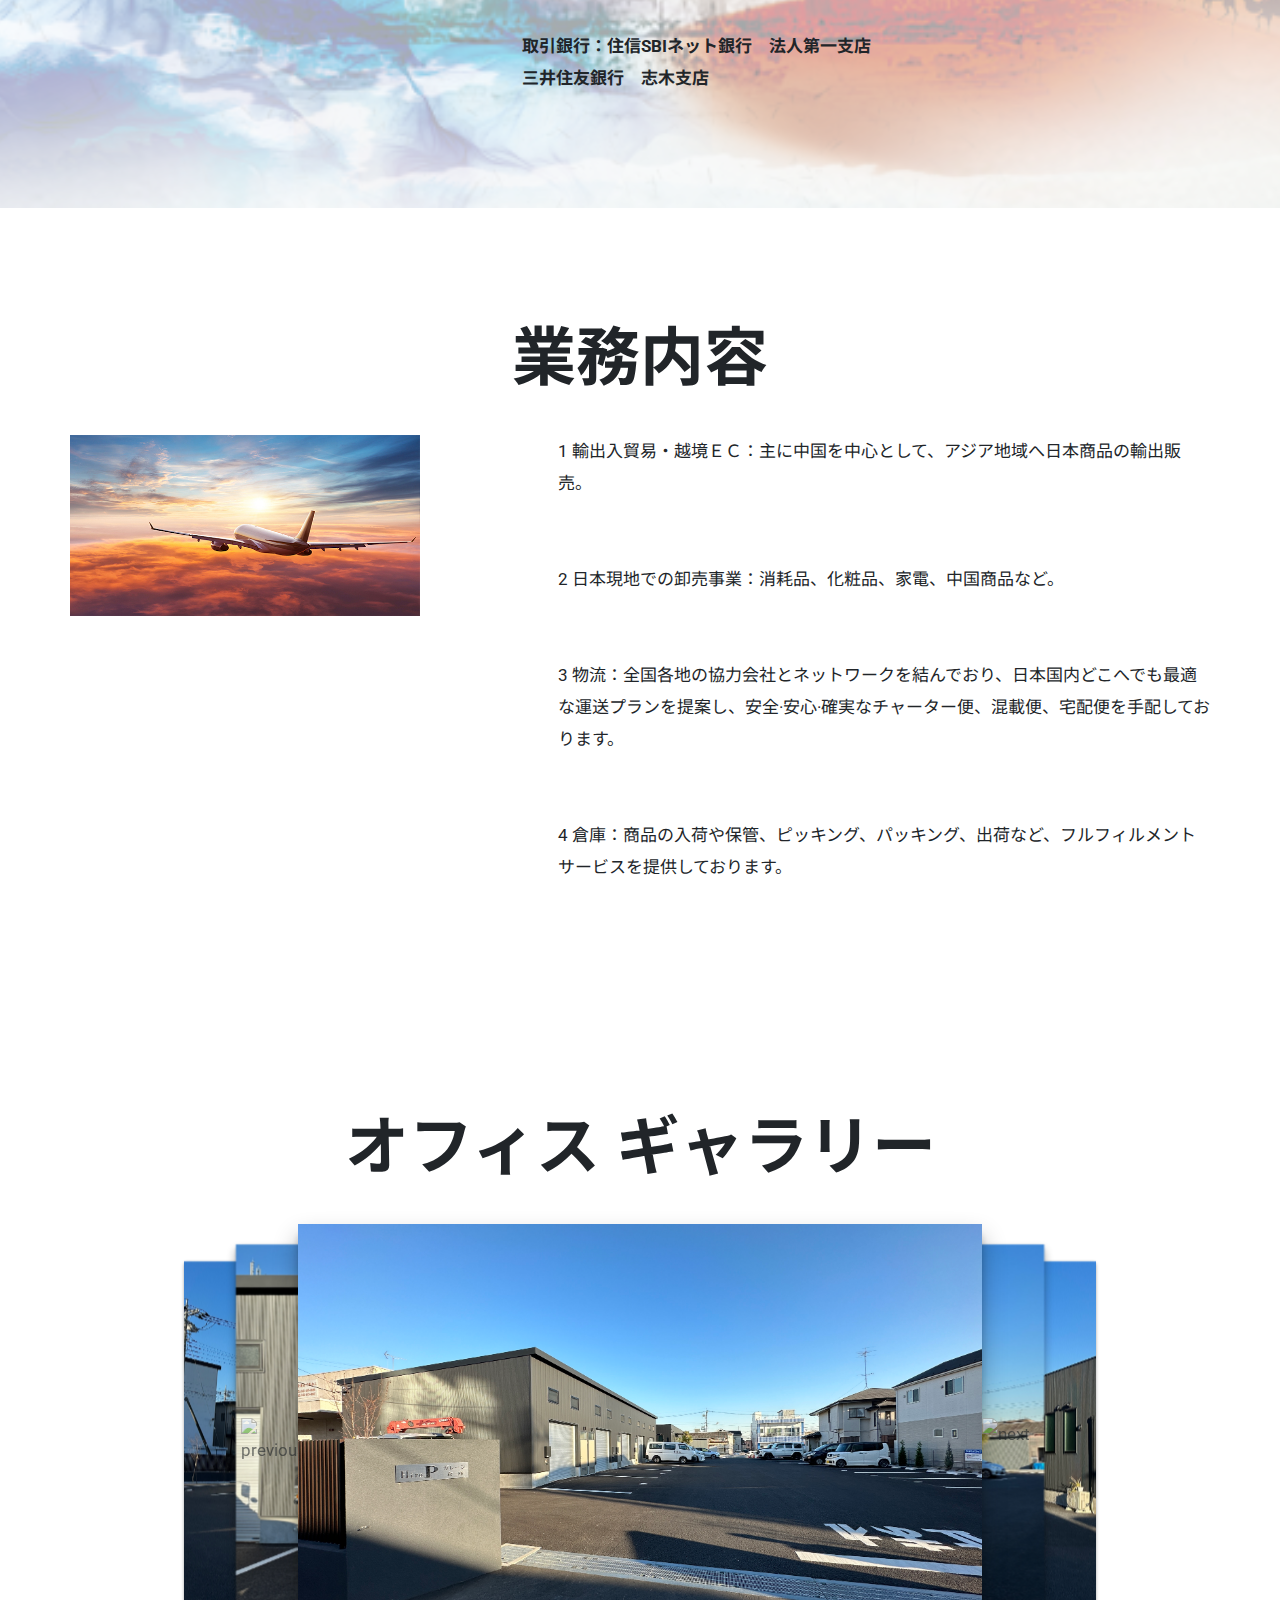
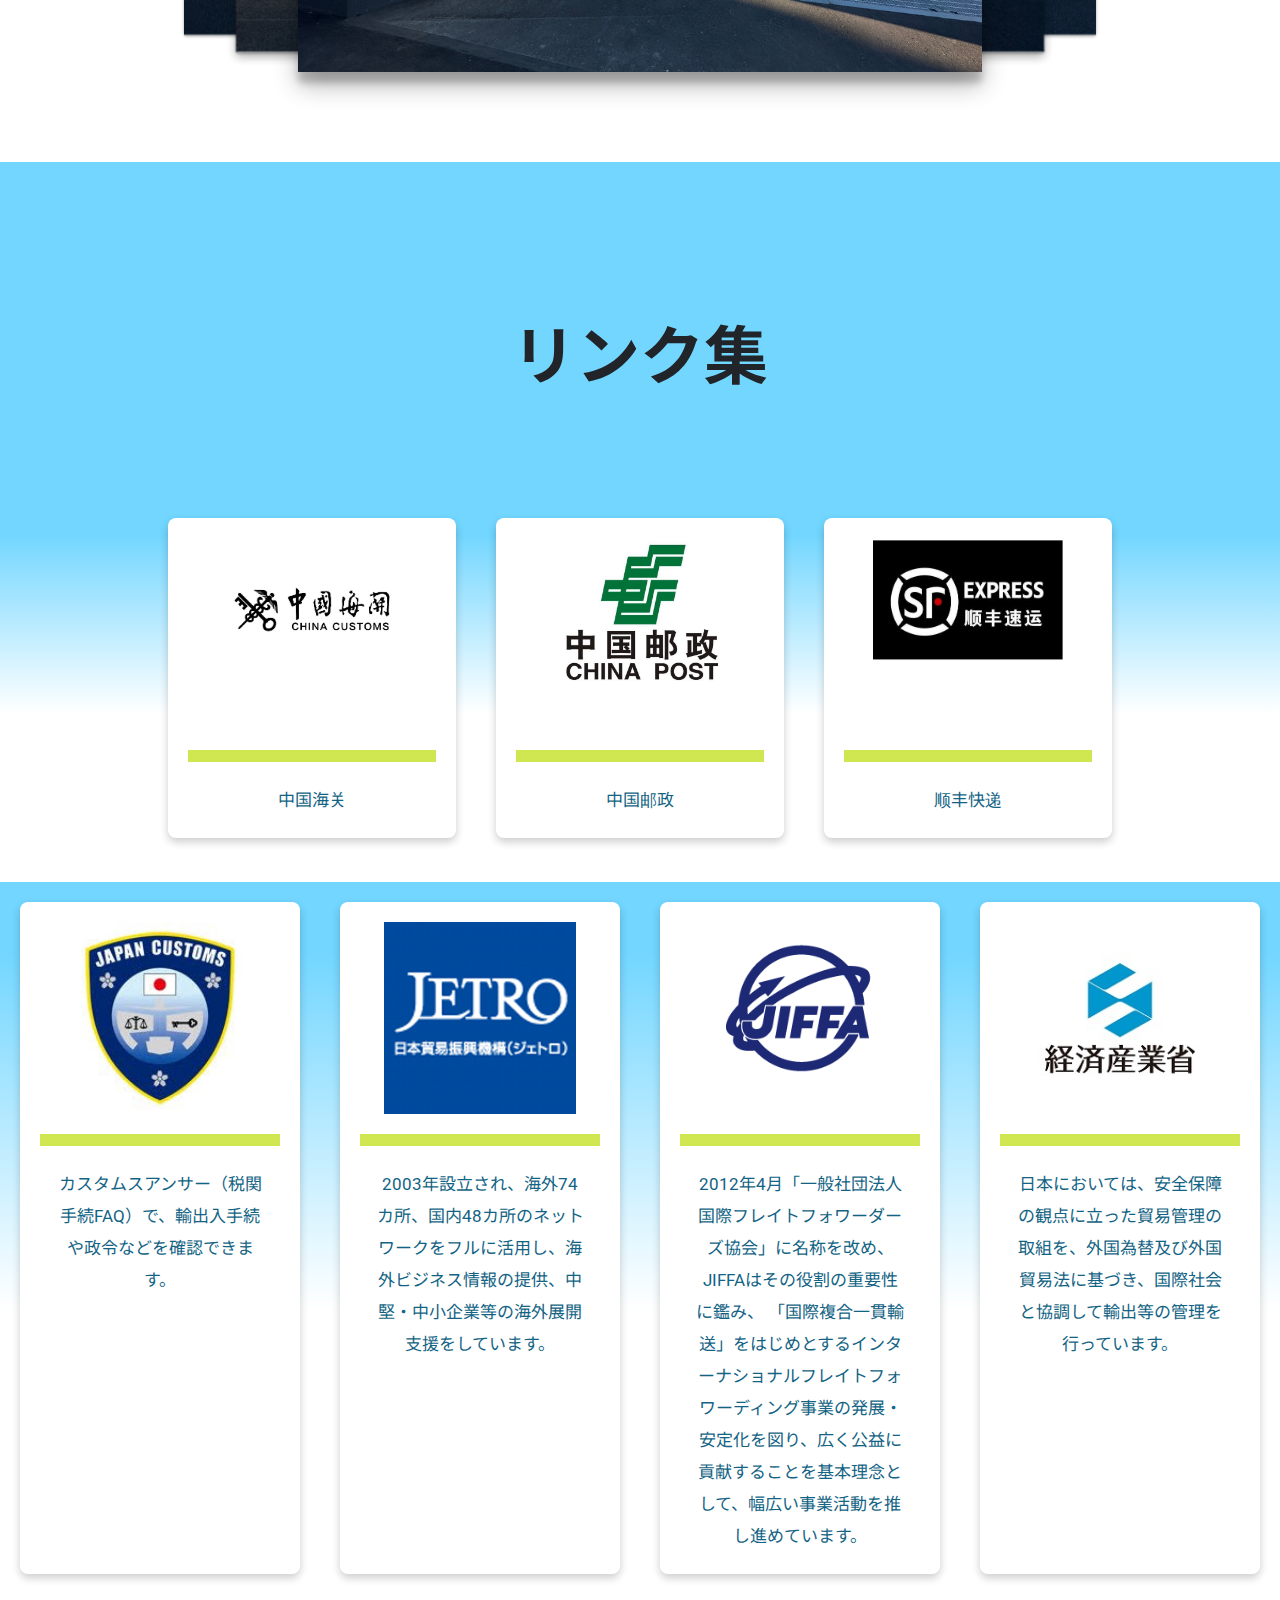
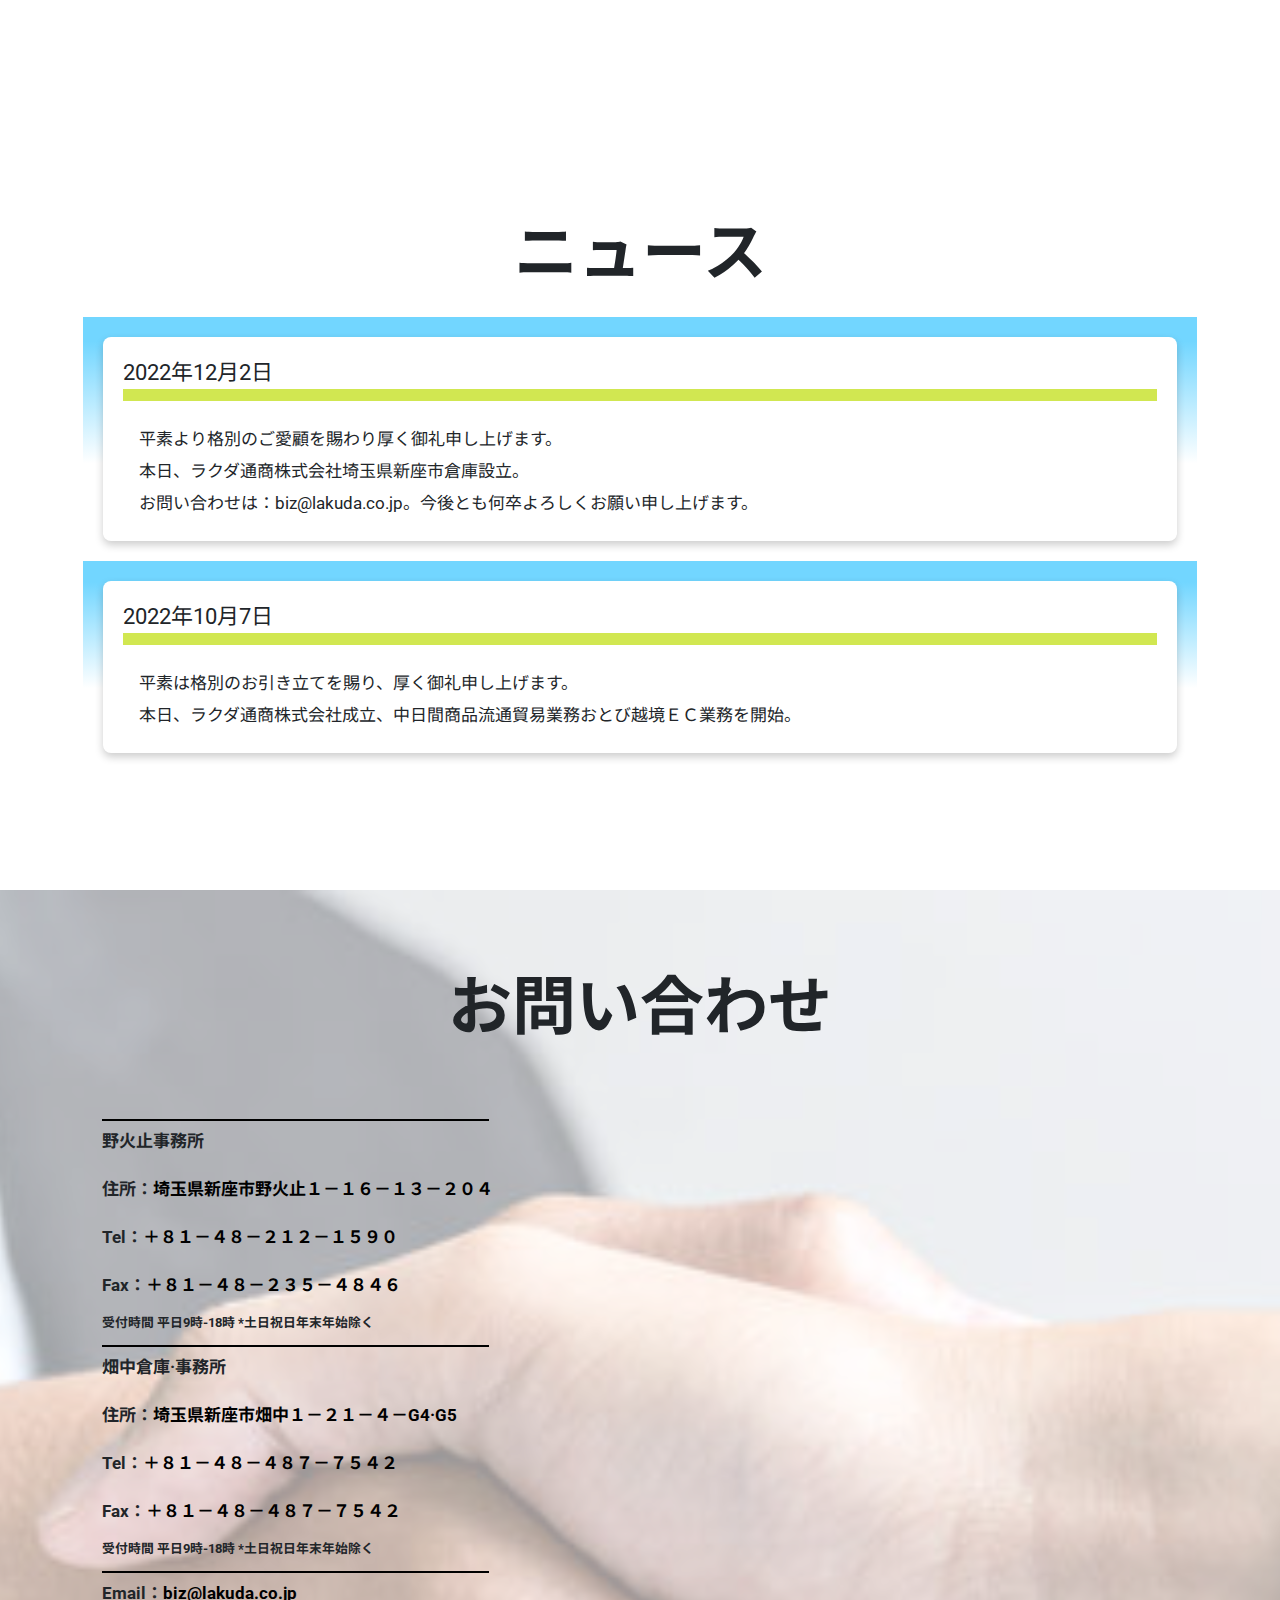
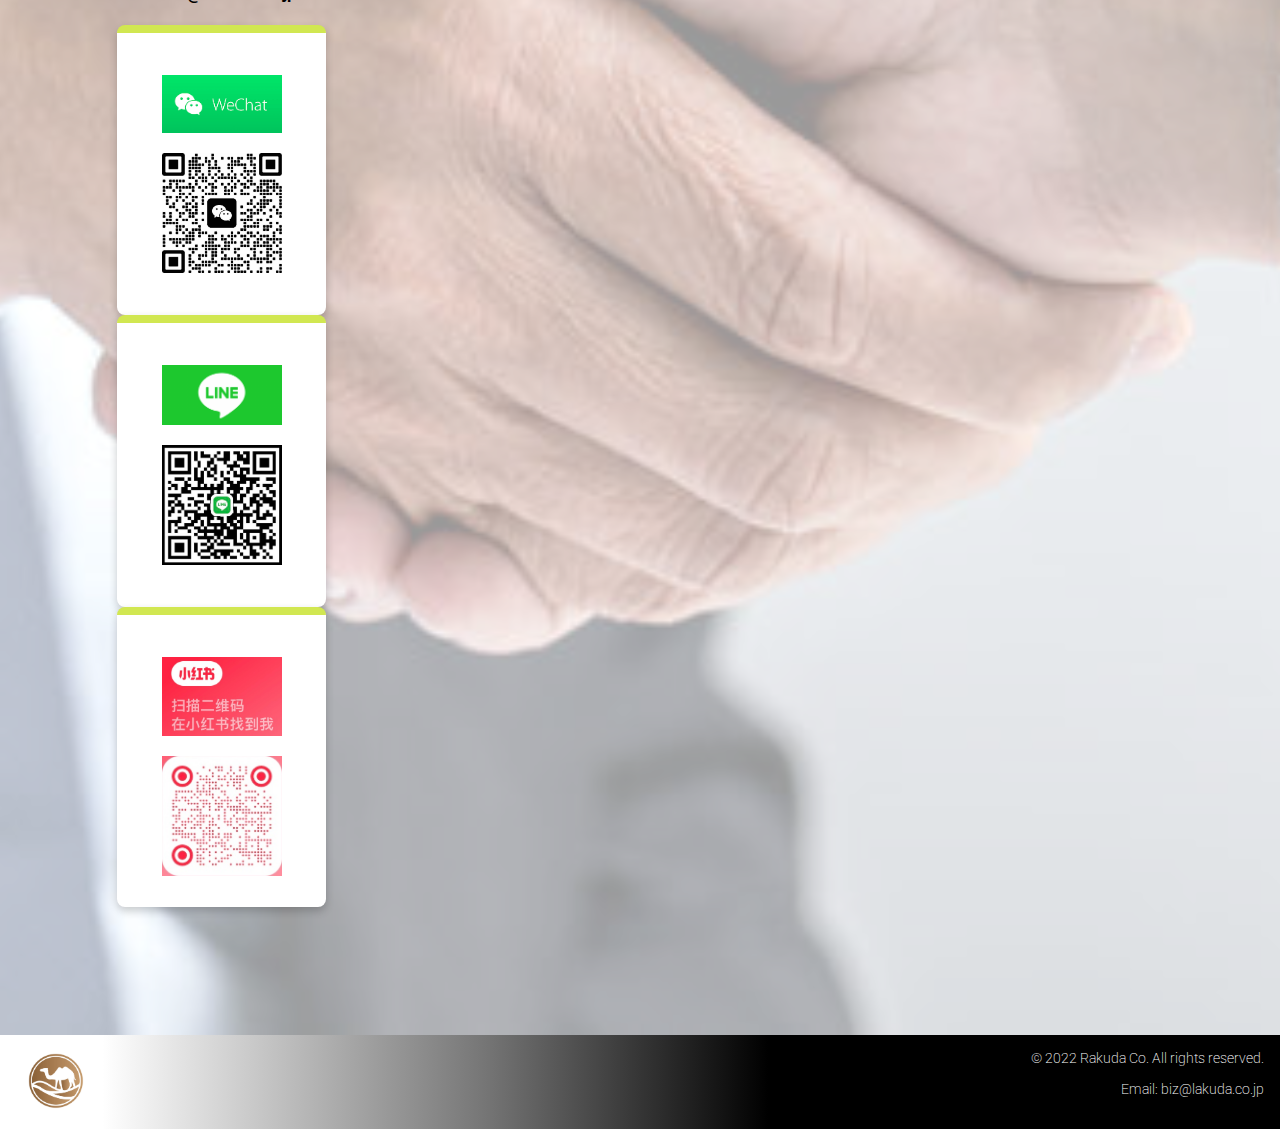
==== commit 2bce8a73: "Update index.html" ====
--- a/index.html
+++ b/index.html
@@ -414,23 +414,25 @@
                 <p>Email：<a href="mailto:biz@lakuda.co.jp">biz@lakuda.co.jp</a></p>
                 </p>
             </div>
-            <div id="contactCard1">
-                <img src="./img/wechat.png" alt="" />
-                <!-- <div>WeChat QR Code</div> -->
-                <br>
-                <img src="./img/wechat_qr.jpg" alt="" />
-            </div>
-            <div id="contactCard2">
-                <img src="./img/line.png" alt="" />
-                <!-- <div>LINE QR Code</div> -->
-                <br>
-                <img src="./img/line_qr.jpg" alt="" />
-            </div>
-            <div id="contactCard3">
-                <img src="./img/xiaohongshu.jpg" alt="" />
-                <!-- <div>小红书 QR Code</div> -->
-                <br>
-                <img src="./img/xiaohongshu_qr.jpg" alt="" />
+            <div class="container-fluid" id="contactCardSection">
+                <div id="contactCard1">
+                    <img src="./img/wechat.png" alt="" />
+                    <!-- <div>WeChat QR Code</div> -->
+                    <br>
+                    <img src="./img/wechat_qr.jpg" alt="" />
+                </div>
+                <div id="contactCard2">
+                    <img src="./img/line.png" alt="" />
+                    <!-- <div>LINE QR Code</div> -->
+                    <br>
+                    <img src="./img/line_qr.jpg" alt="" />
+                </div>
+                <div id="contactCard3">
+                    <img src="./img/xiaohongshu.jpg" alt="" />
+                    <!-- <div>小红书 QR Code</div> -->
+                    <br>
+                    <img src="./img/xiaohongshu_qr.jpg" alt="" />
+                </div>
             </div>
         </div>
 
--- a/css/LP_stylesheet.css
+++ b/css/LP_stylesheet.css
@@ -635,7 +635,7 @@
     margin: 10px 0;
 }
 #contactInfo{
-    width: 35%;
+    width: 40%;
     font-style: bold;
     font-weight: 700;
 }
@@ -659,6 +659,7 @@
 #contactCard1, #contactCard2, #contactCard3{
     width: 20%;
     max-height: 300px;
+    max-width: 220px;
     /* height: auto; */
     background-color: var(--secWhiteClr);
     border-top: 8px solid var(--secGreenClr);
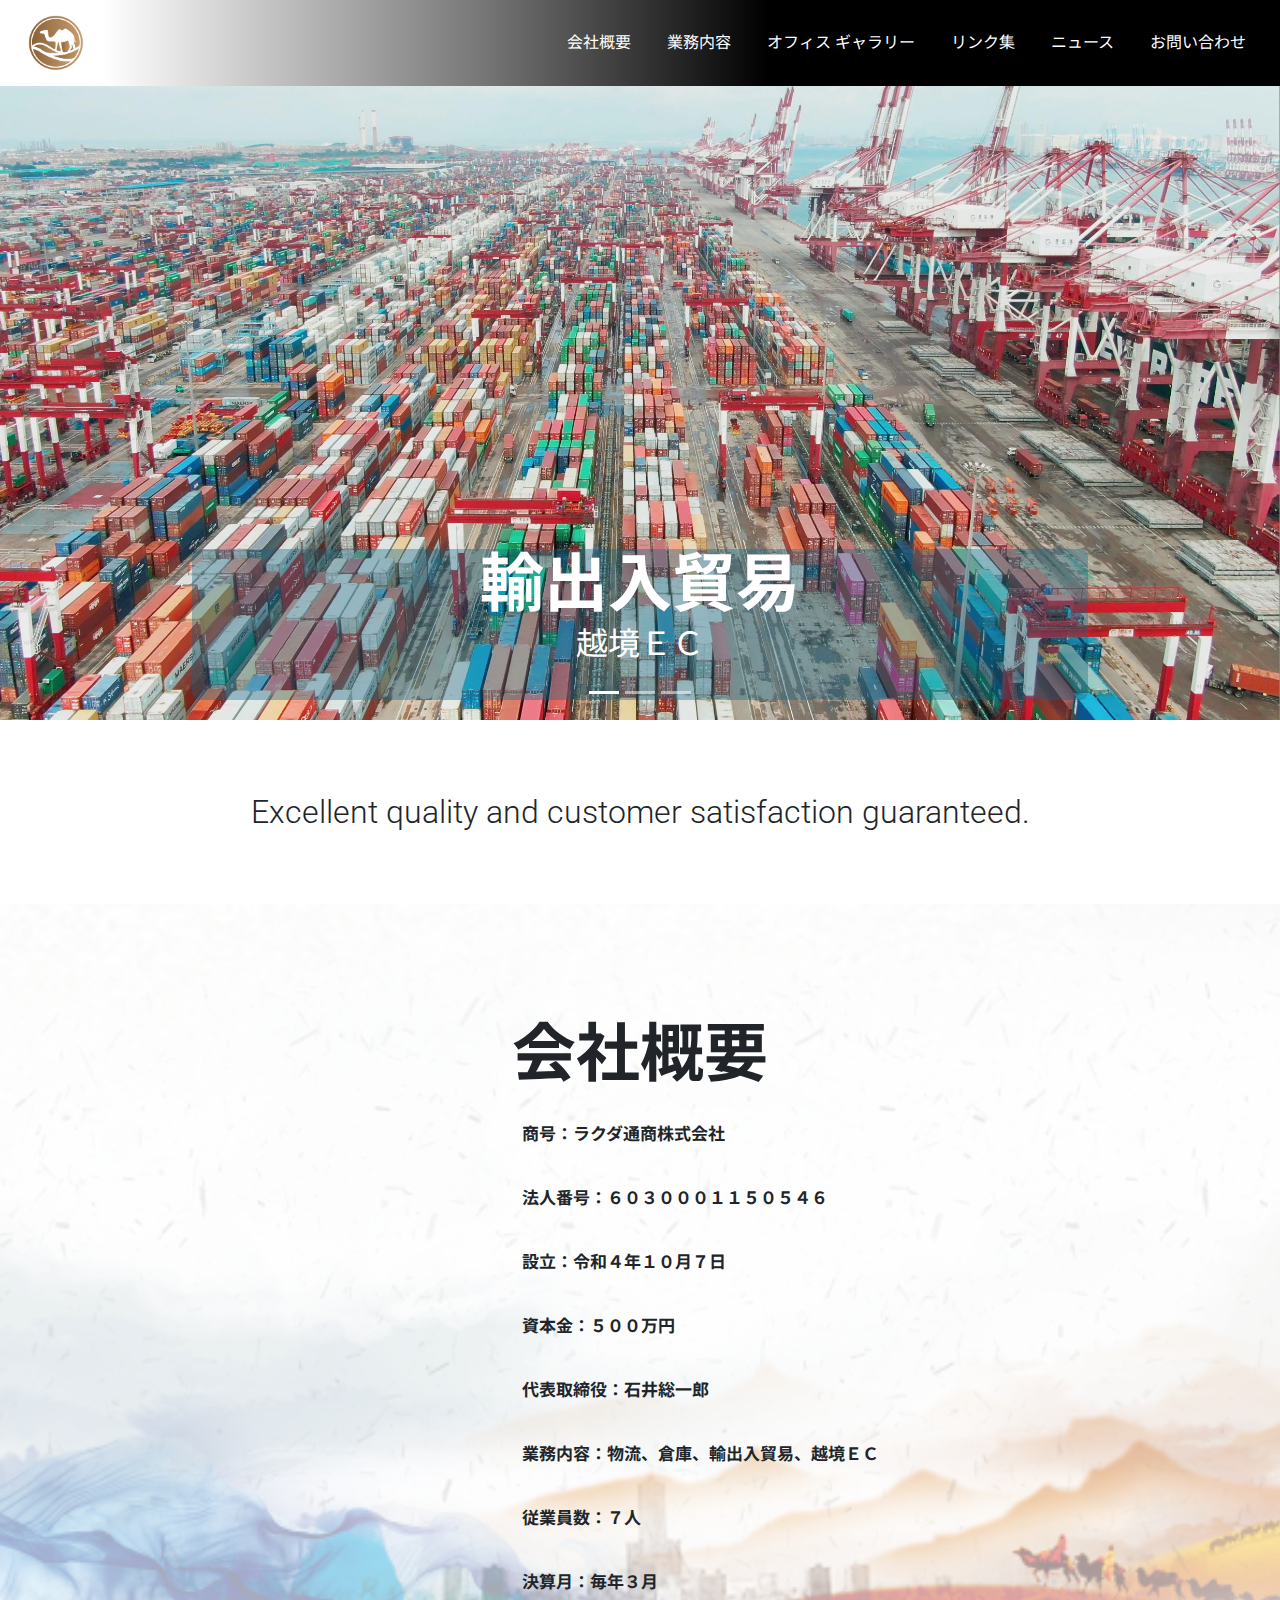
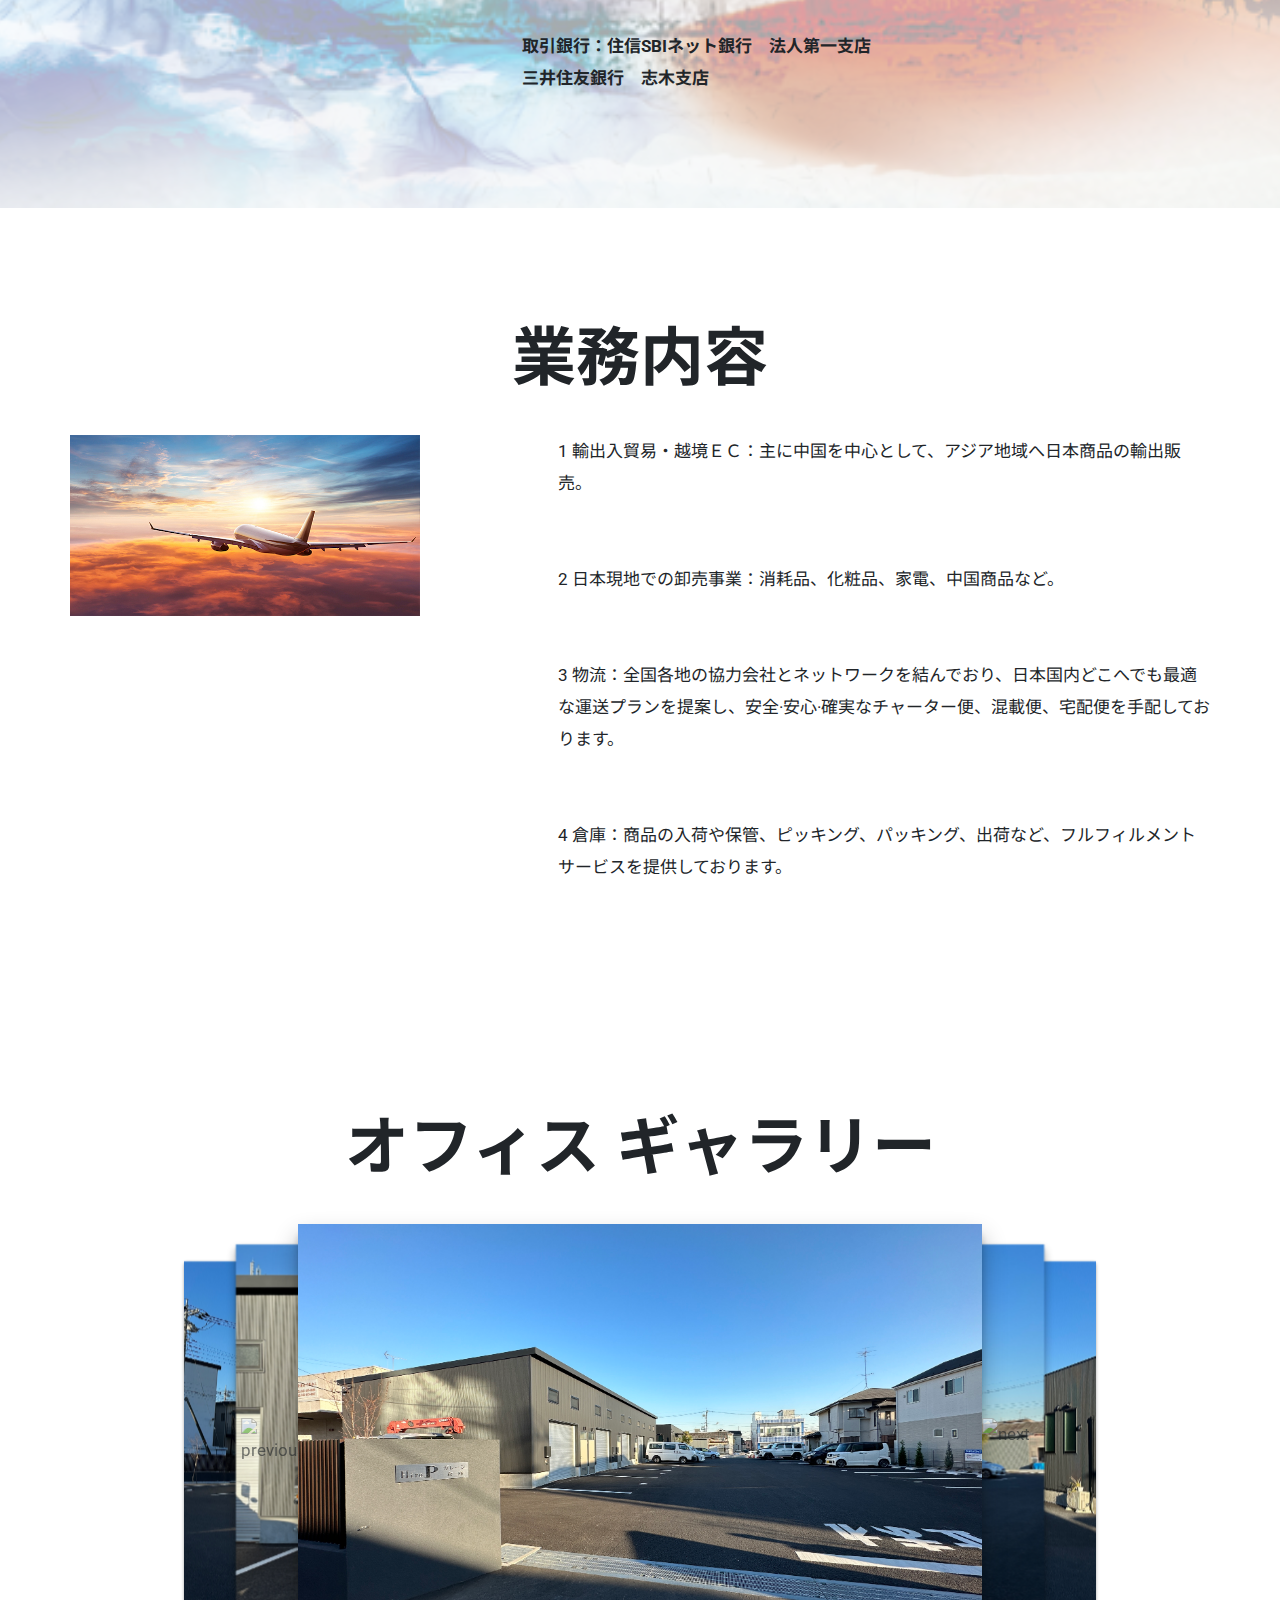
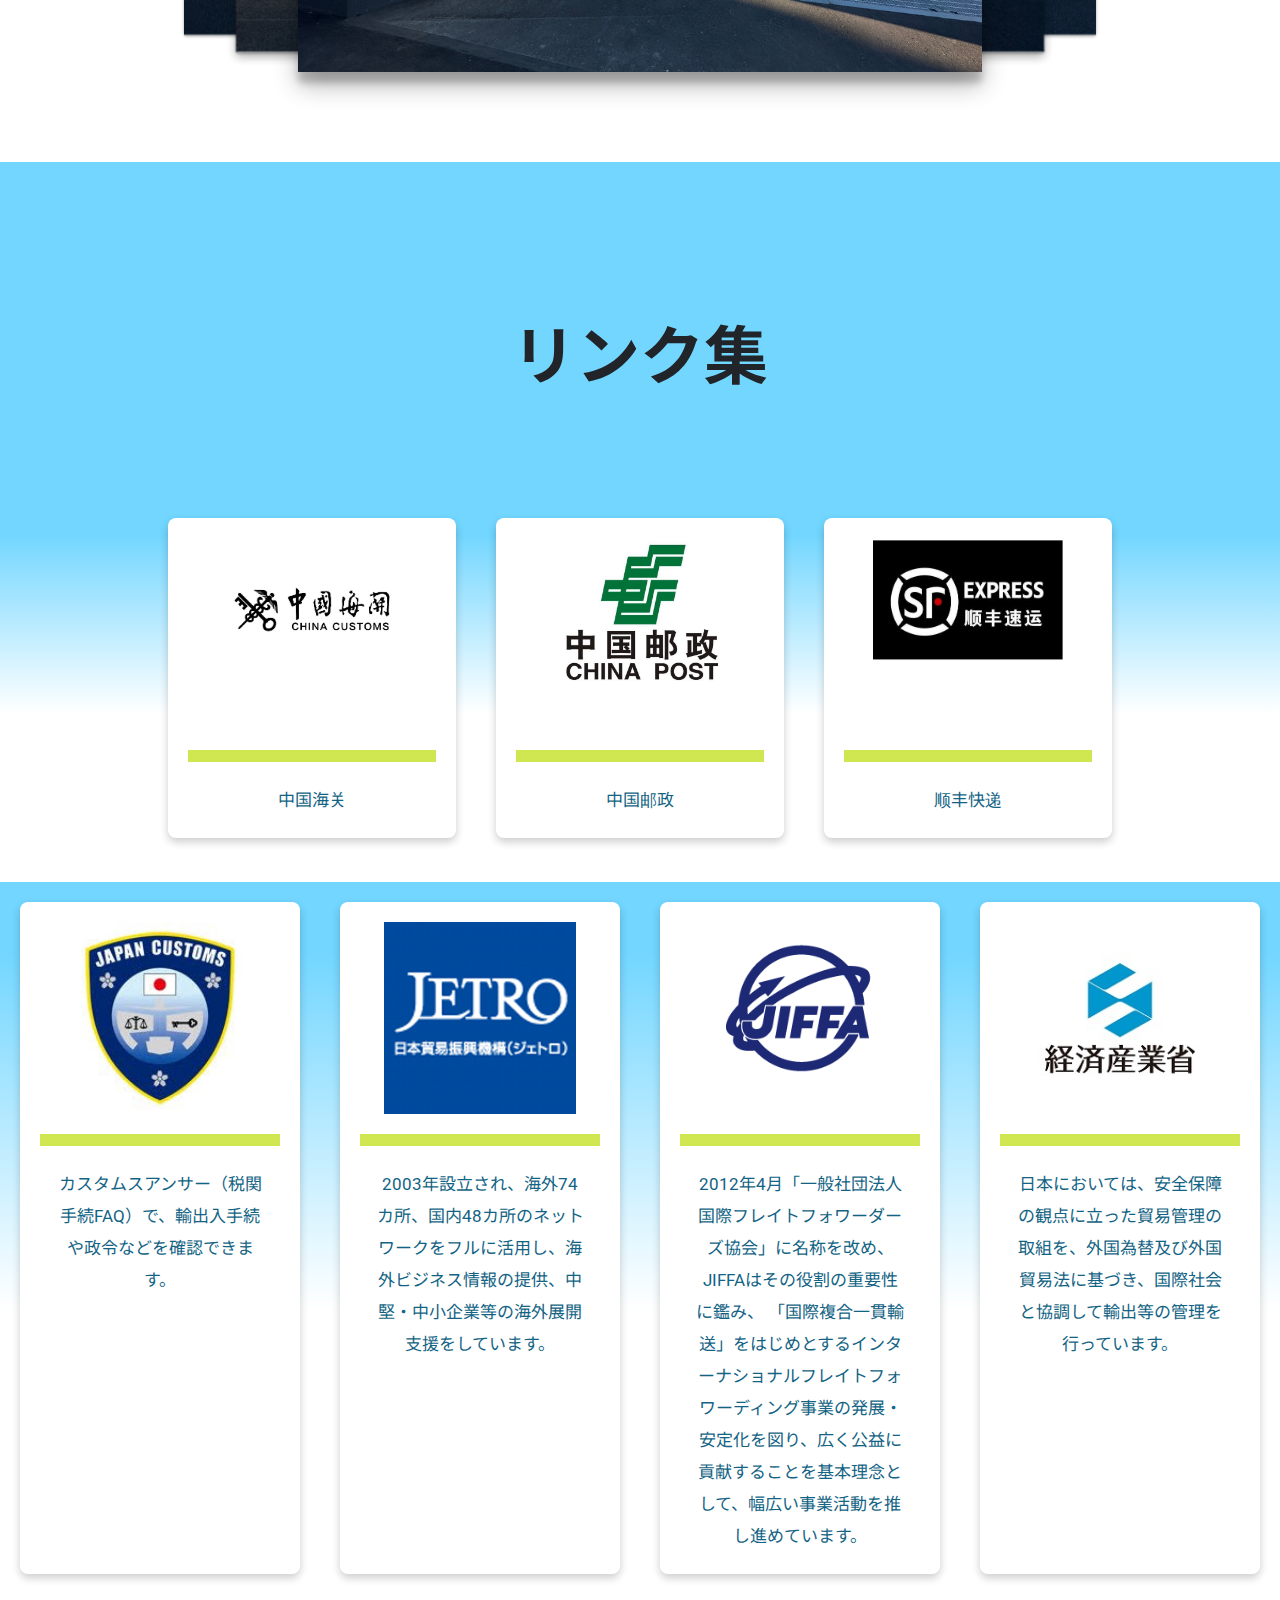
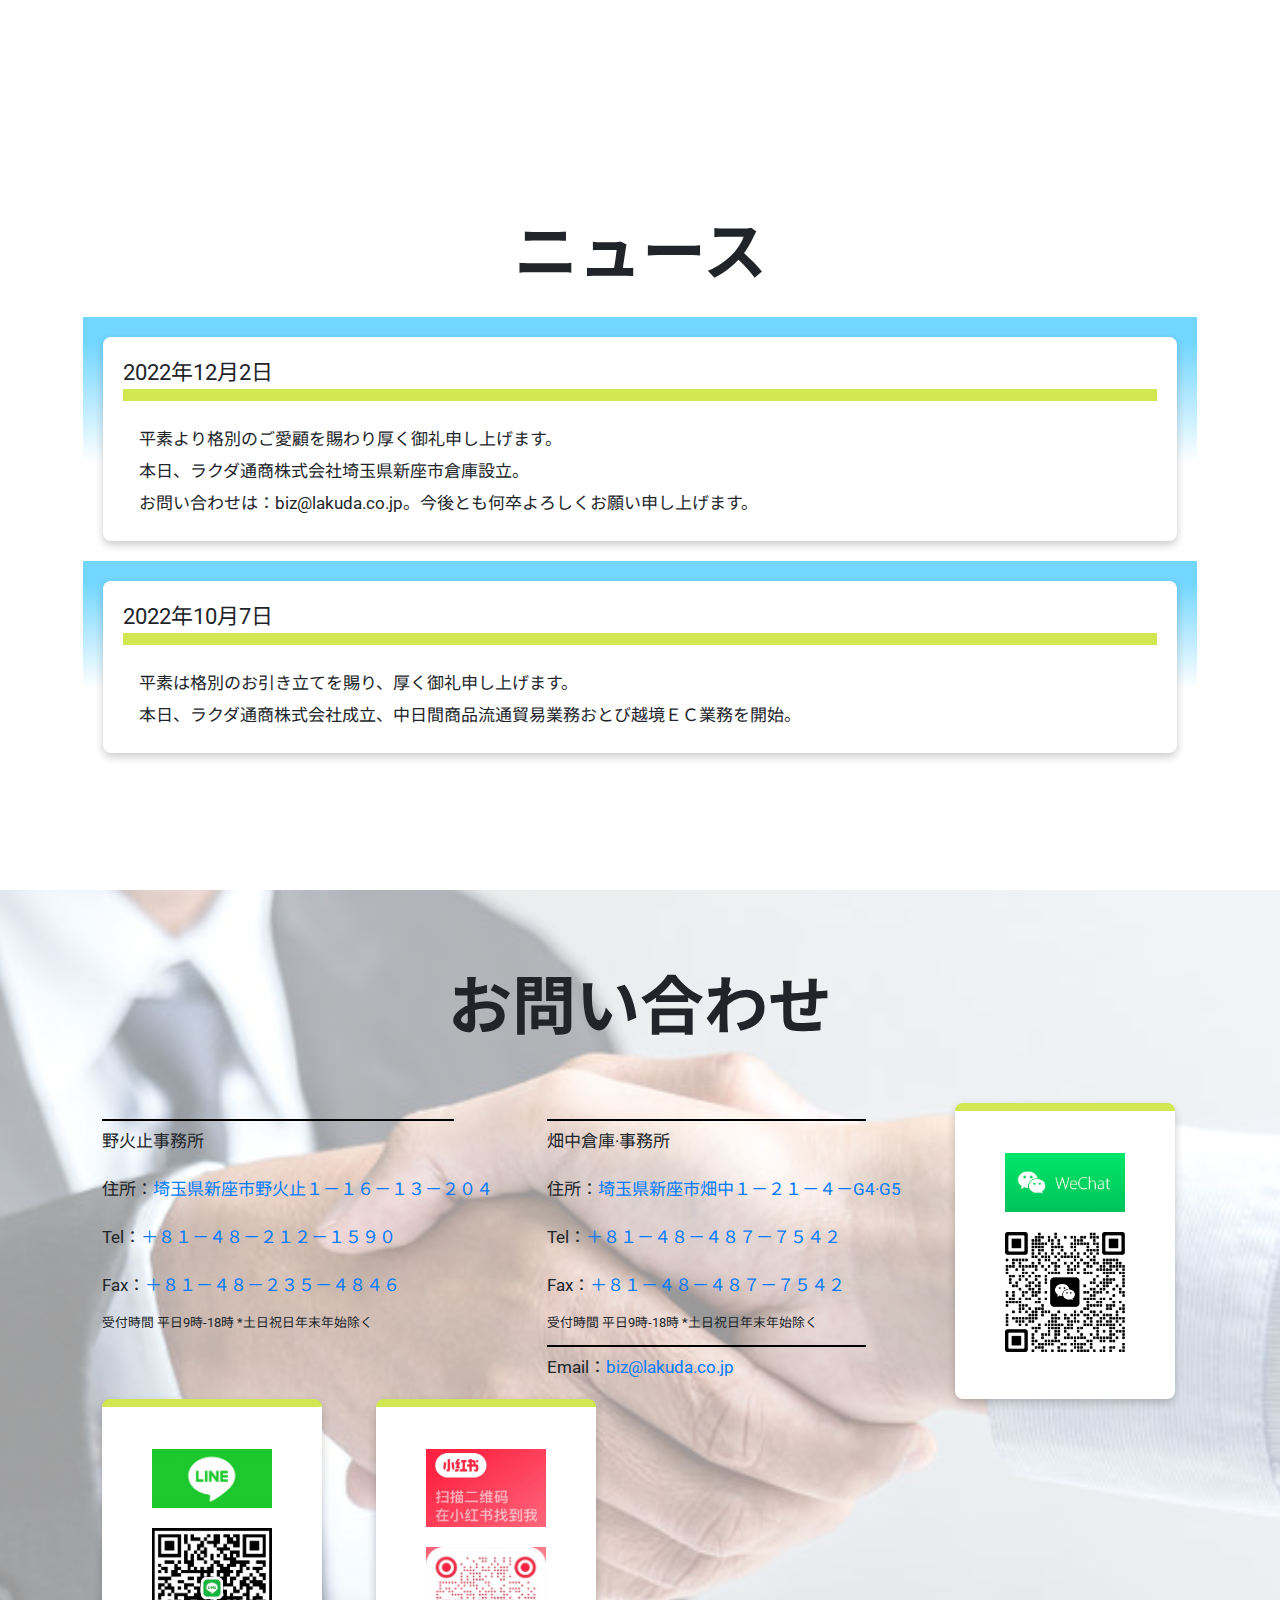
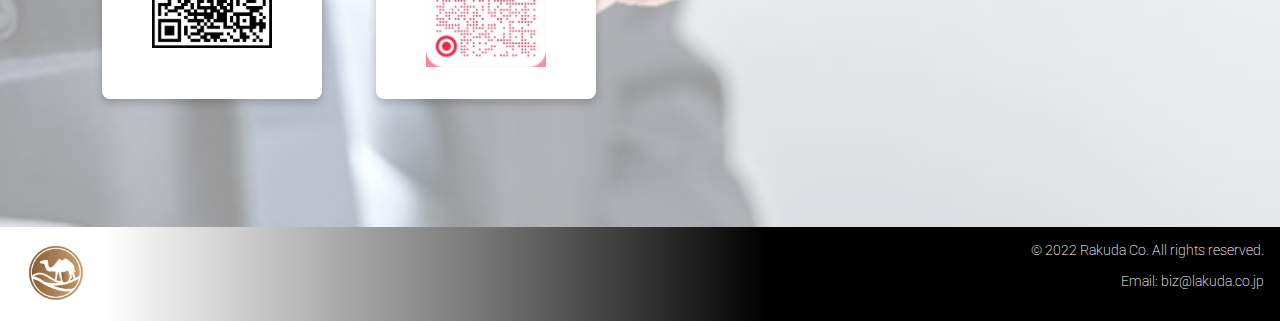
==== commit 3b13b668: "Update index.html" ====
--- a/index.html
+++ b/index.html
@@ -392,7 +392,7 @@
         <!-- contact section -->
         <div class="container-fluid" id="contactUsSection">
             <div class="myTitle">お問い合わせ</div>
-            <div id="contactInfo">
+            <div id="contactInfo1">
                 <p>
                 <div id="seperatorInContactSection_1"></div>
                 <p>野火止事務所</p>
@@ -401,6 +401,8 @@
                 <p>Fax：<a href="fax:81482354846">＋８１－４８－２３５－４８４６</a></p>
                 <p class="business-time">受付時間 平日9時-18時 *土日祝日年末年始除く</p>
                 </p>
+            </div>
+            <div id="contactInfo2">
                 <p>
                 <div id="seperatorInContactSection_2"></div>
                 <p>畑中倉庫·事務所</p>
@@ -414,25 +416,23 @@
                 <p>Email：<a href="mailto:biz@lakuda.co.jp">biz@lakuda.co.jp</a></p>
                 </p>
             </div>
-            <div class="container-fluid" id="contactCardSection">
-                <div id="contactCard1">
-                    <img src="./img/wechat.png" alt="" />
-                    <!-- <div>WeChat QR Code</div> -->
-                    <br>
-                    <img src="./img/wechat_qr.jpg" alt="" />
-                </div>
-                <div id="contactCard2">
-                    <img src="./img/line.png" alt="" />
-                    <!-- <div>LINE QR Code</div> -->
-                    <br>
-                    <img src="./img/line_qr.jpg" alt="" />
-                </div>
-                <div id="contactCard3">
-                    <img src="./img/xiaohongshu.jpg" alt="" />
-                    <!-- <div>小红书 QR Code</div> -->
-                    <br>
-                    <img src="./img/xiaohongshu_qr.jpg" alt="" />
-                </div>
+            <div id="contactCard1">
+                <img src="./img/wechat.png" alt="" />
+                <!-- <div>WeChat QR Code</div> -->
+                <br>
+                <img src="./img/wechat_qr.jpg" alt="" />
+            </div>
+            <div id="contactCard2">
+                <img src="./img/line.png" alt="" />
+                <!-- <div>LINE QR Code</div> -->
+                <br>
+                <img src="./img/line_qr.jpg" alt="" />
+            </div>
+            <div id="contactCard3">
+                <img src="./img/xiaohongshu.jpg" alt="" />
+                <!-- <div>小红书 QR Code</div> -->
+                <br>
+                <img src="./img/xiaohongshu_qr.jpg" alt="" />
             </div>
         </div>
 
--- a/css/LP_stylesheet.css
+++ b/css/LP_stylesheet.css
@@ -639,6 +639,9 @@
     font-style: bold;
     font-weight: 700;
 }
+#contactCardSection{
+    width: 60%;
+}
 .business-time{
     font-size: 0.8rem;
     line-height: 0.8rem;
@@ -751,6 +754,10 @@
         flex: 100%;
         margin-bottom: 30px;
     }
+    #contactCardSection{
+        flex: 100%;
+        margin-bottom: 30px;
+    }
     #contactCard1, #contactCard2, #contactCard3{
         flex: 30%;
         height: auto;
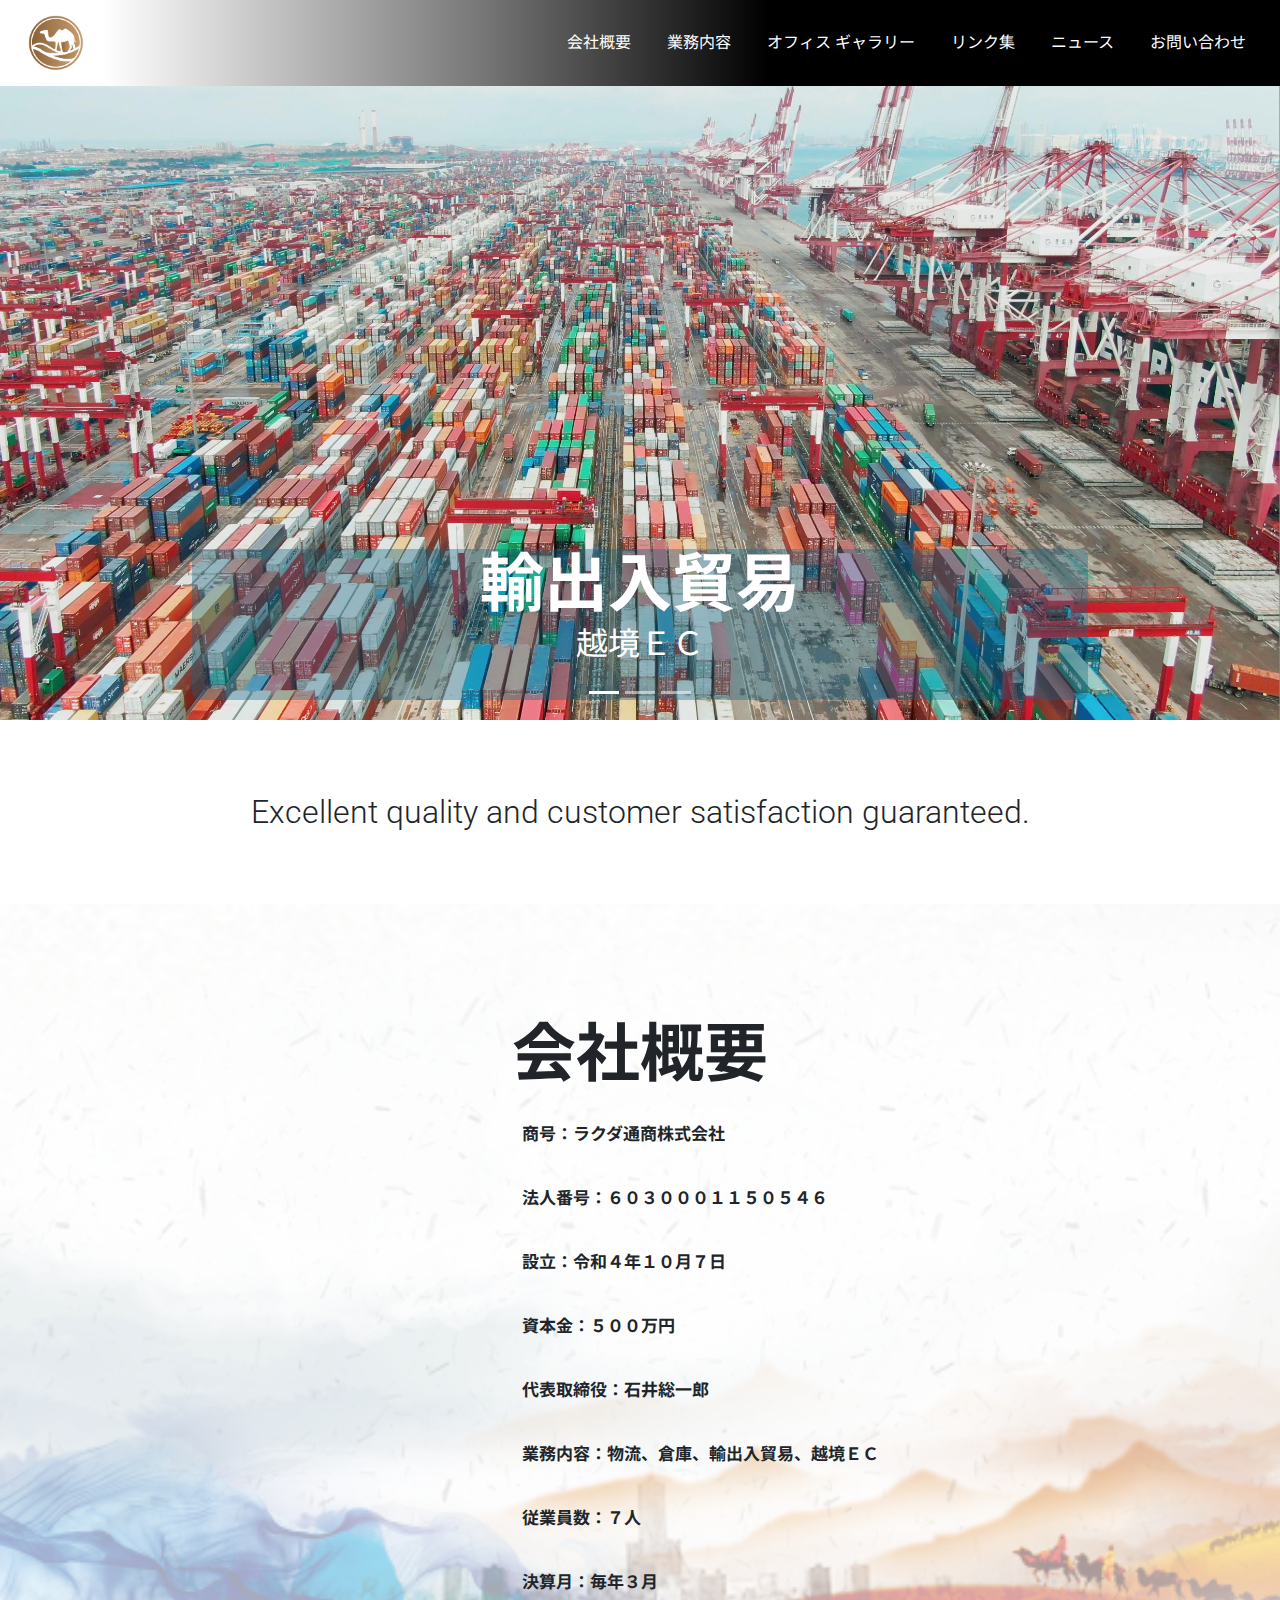
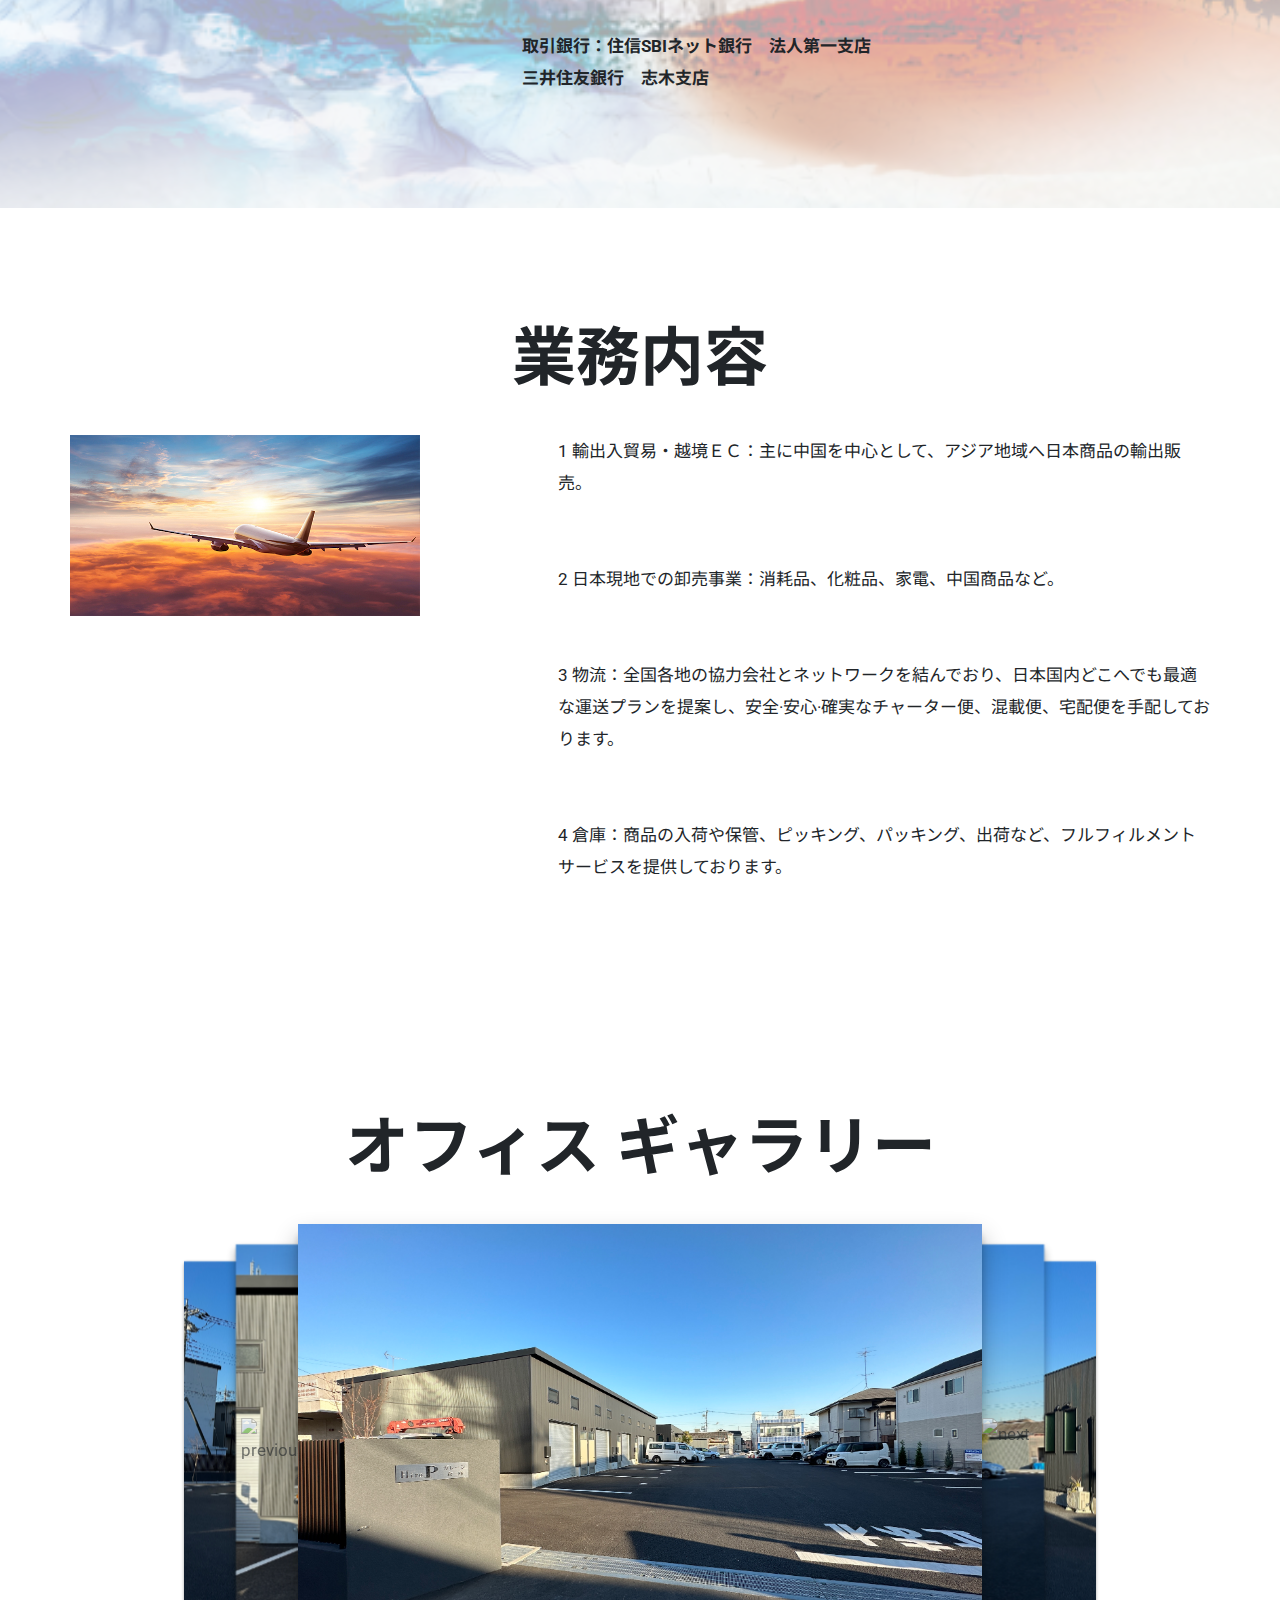
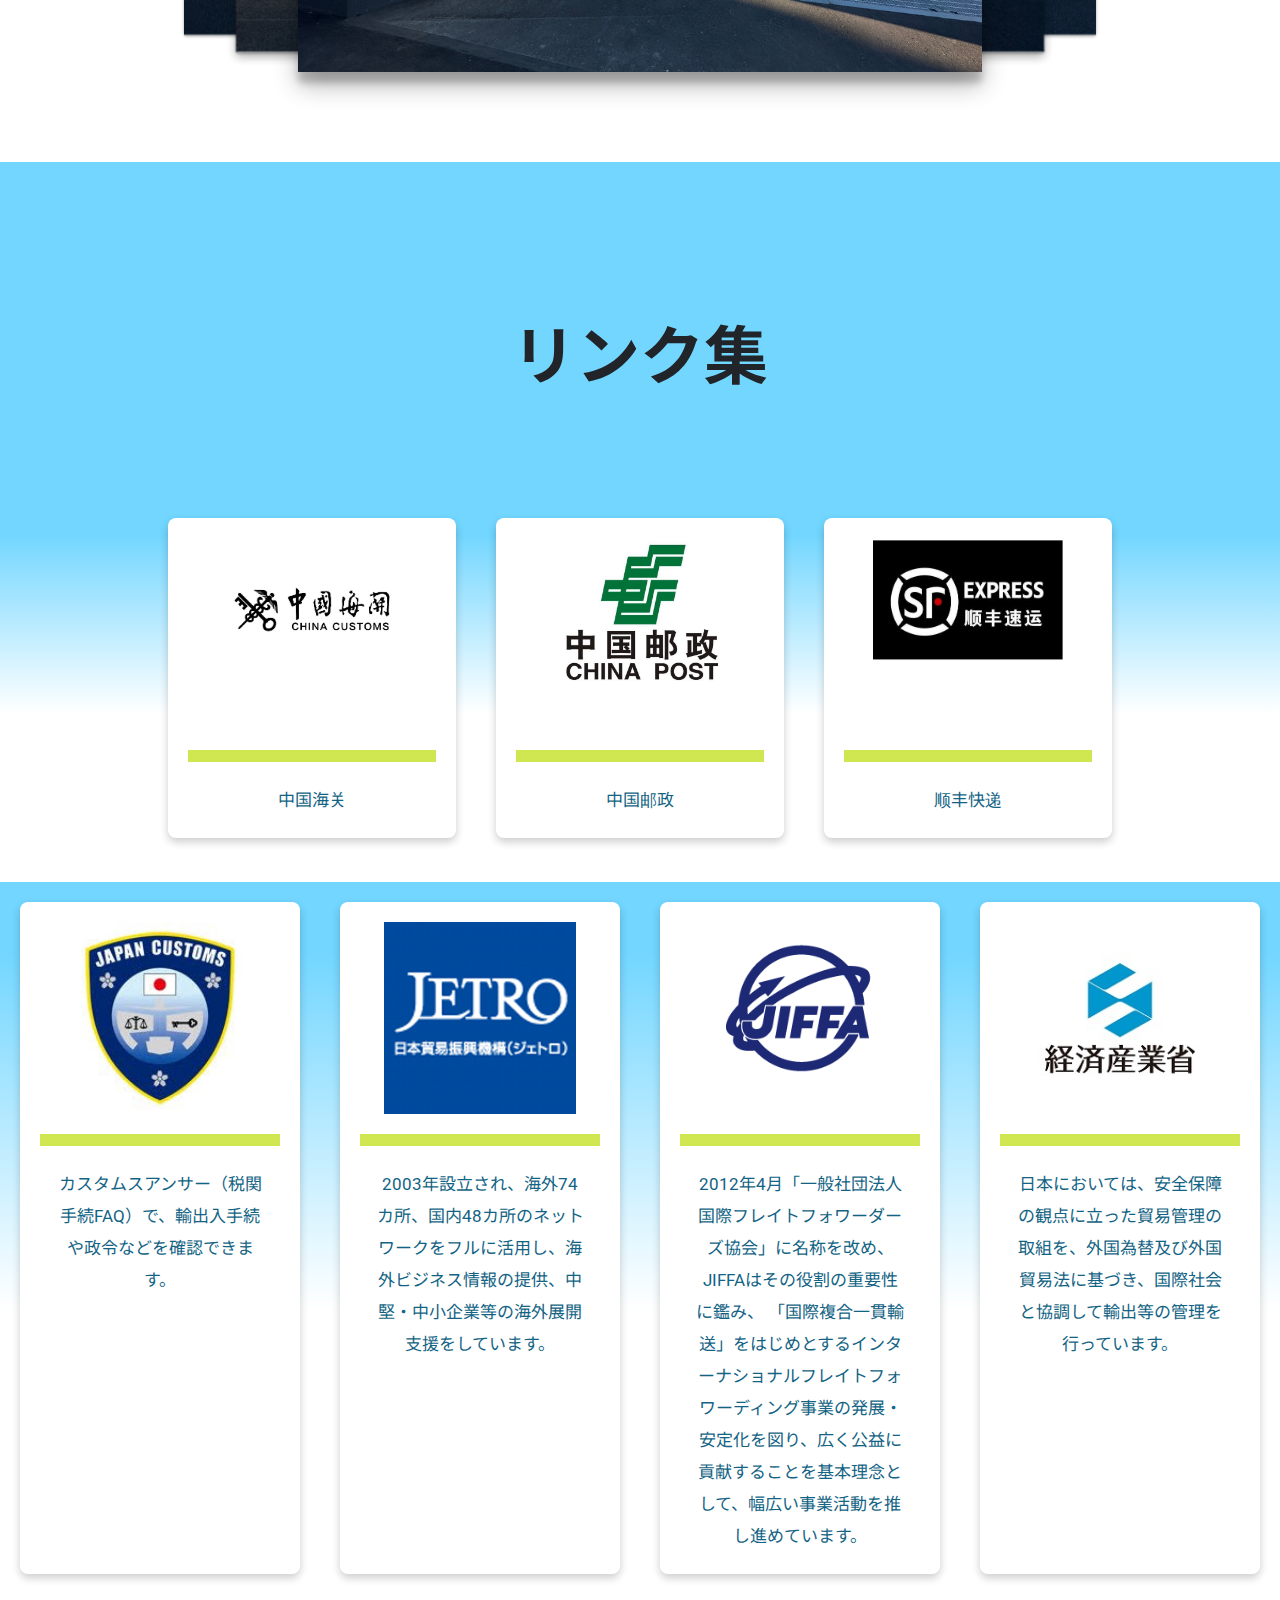
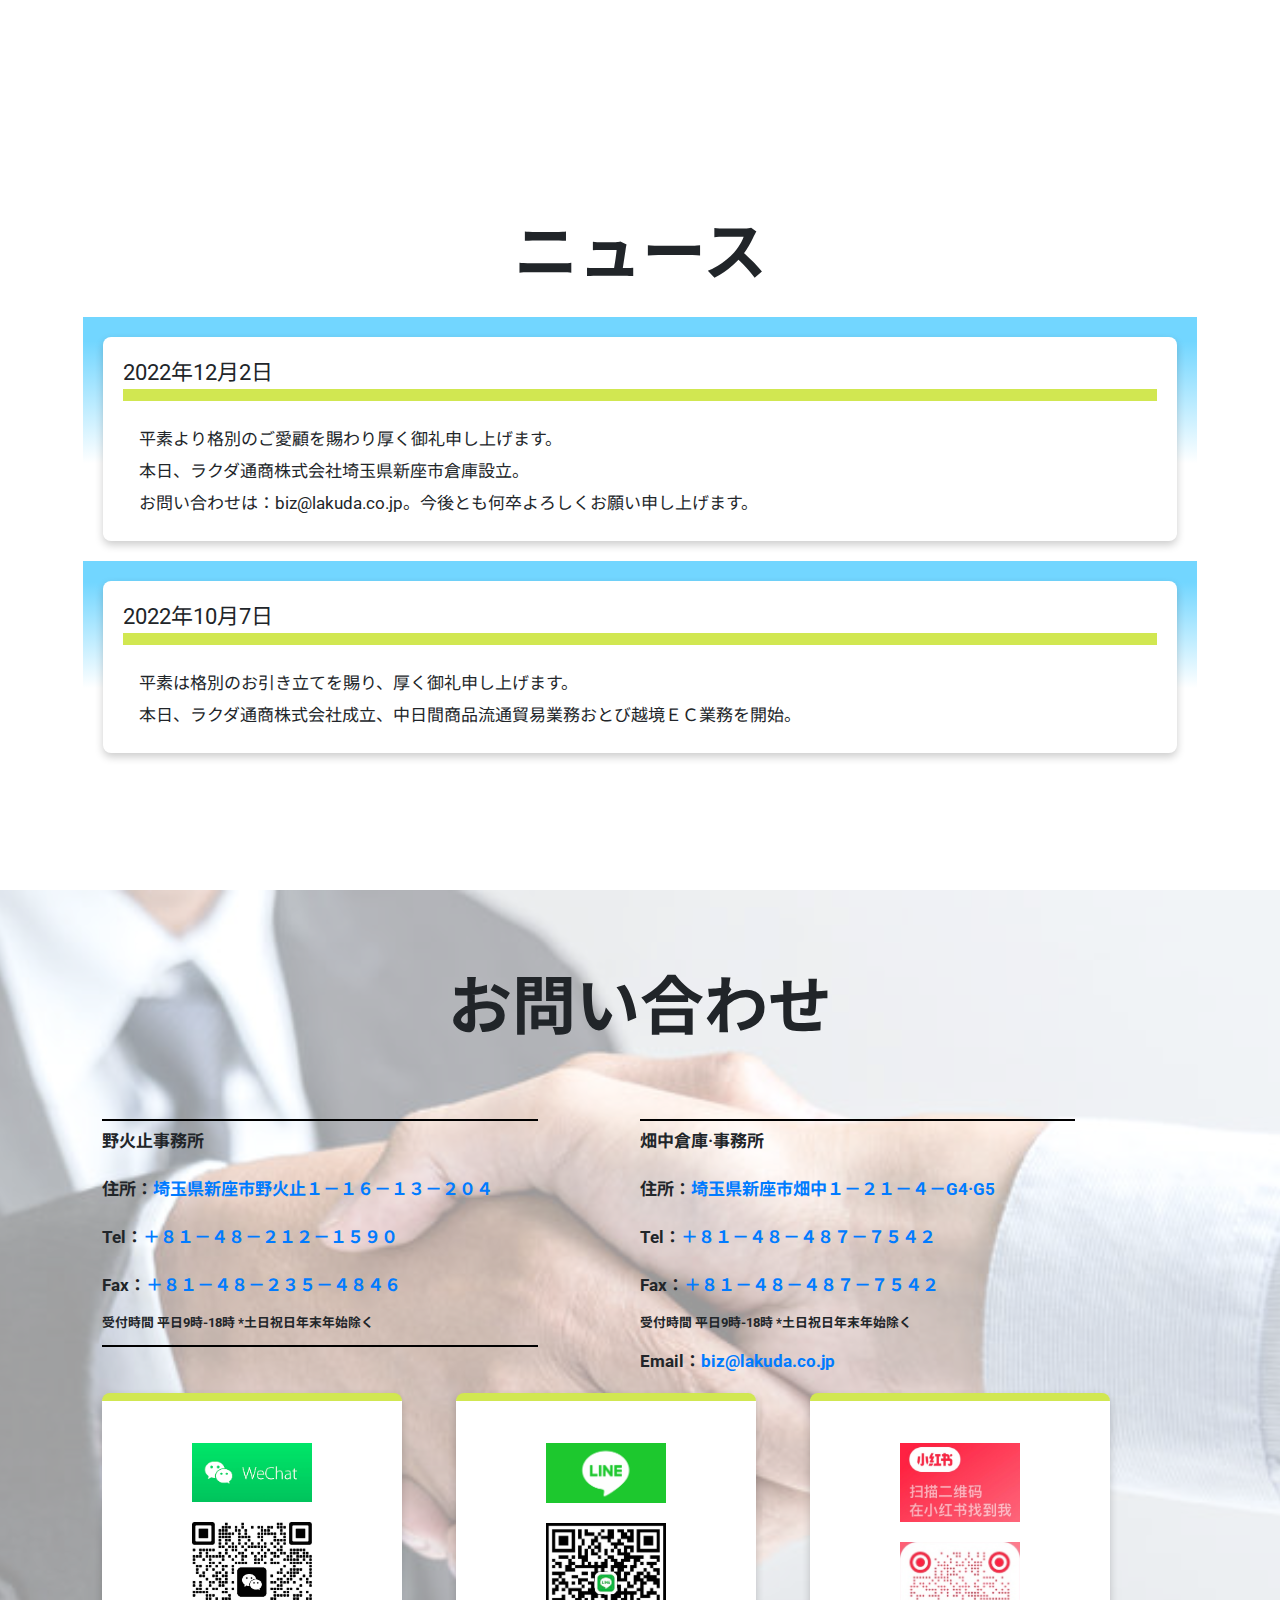
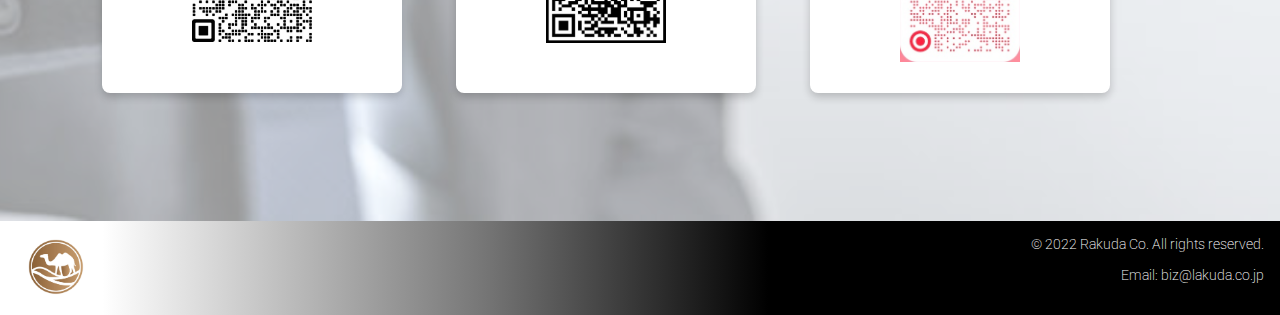
==== commit 64c082cf: "Update index.html" ====
--- a/index.html
+++ b/index.html
@@ -400,11 +400,12 @@
                 <p>Tel：<a href="tel:81482121590">＋８１－４８－２１２－１５９０</a></p>
                 <p>Fax：<a href="fax:81482354846">＋８１－４８－２３５－４８４６</a></p>
                 <p class="business-time">受付時間 平日9時-18時 *土日祝日年末年始除く</p>
+                <div id="seperatorInContactSection_2"></div>
                 </p>
             </div>
             <div id="contactInfo2">
                 <p>
-                <div id="seperatorInContactSection_2"></div>
+                <div id="seperatorInContactSection_3"></div>
                 <p>畑中倉庫·事務所</p>
                 <p>住所：<a href="https://goo.gl/maps/bbfYWhMQ7ZCtkh169">埼玉県新座市畑中１－２１－４－G4·G5</a></p>
                 <p>Tel：<a href="tel:81484877542">＋８１－４８－４８７－７５４２</a></p>
@@ -412,7 +413,7 @@
                 <p class="business-time">受付時間 平日9時-18時 *土日祝日年末年始除く</p>
                 </p>
                 <p>
-                <div id="seperatorInContactSection_3"></div>
+                <div id="seperatorInContactSection_4"></div>
                 <p>Email：<a href="mailto:biz@lakuda.co.jp">biz@lakuda.co.jp</a></p>
                 </p>
             </div>
--- a/css/LP_stylesheet.css
+++ b/css/LP_stylesheet.css
@@ -634,13 +634,10 @@
     width: 120px;
     margin: 10px 0;
 }
-#contactInfo{
-    width: 40%;
+#contactInfo1, #contactInfo2{
+    width: 45%;
     font-style: bold;
     font-weight: 700;
-}
-#contactCardSection{
-    width: 60%;
 }
 .business-time{
     font-size: 0.8rem;
@@ -660,9 +657,9 @@
     margin: 0.2rem 0;
 }
 #contactCard1, #contactCard2, #contactCard3{
-    width: 20%;
+    width: 30%;
     max-height: 300px;
-    max-width: 220px;
+    max-width: 300px;
     /* height: auto; */
     background-color: var(--secWhiteClr);
     border-top: 8px solid var(--secGreenClr);
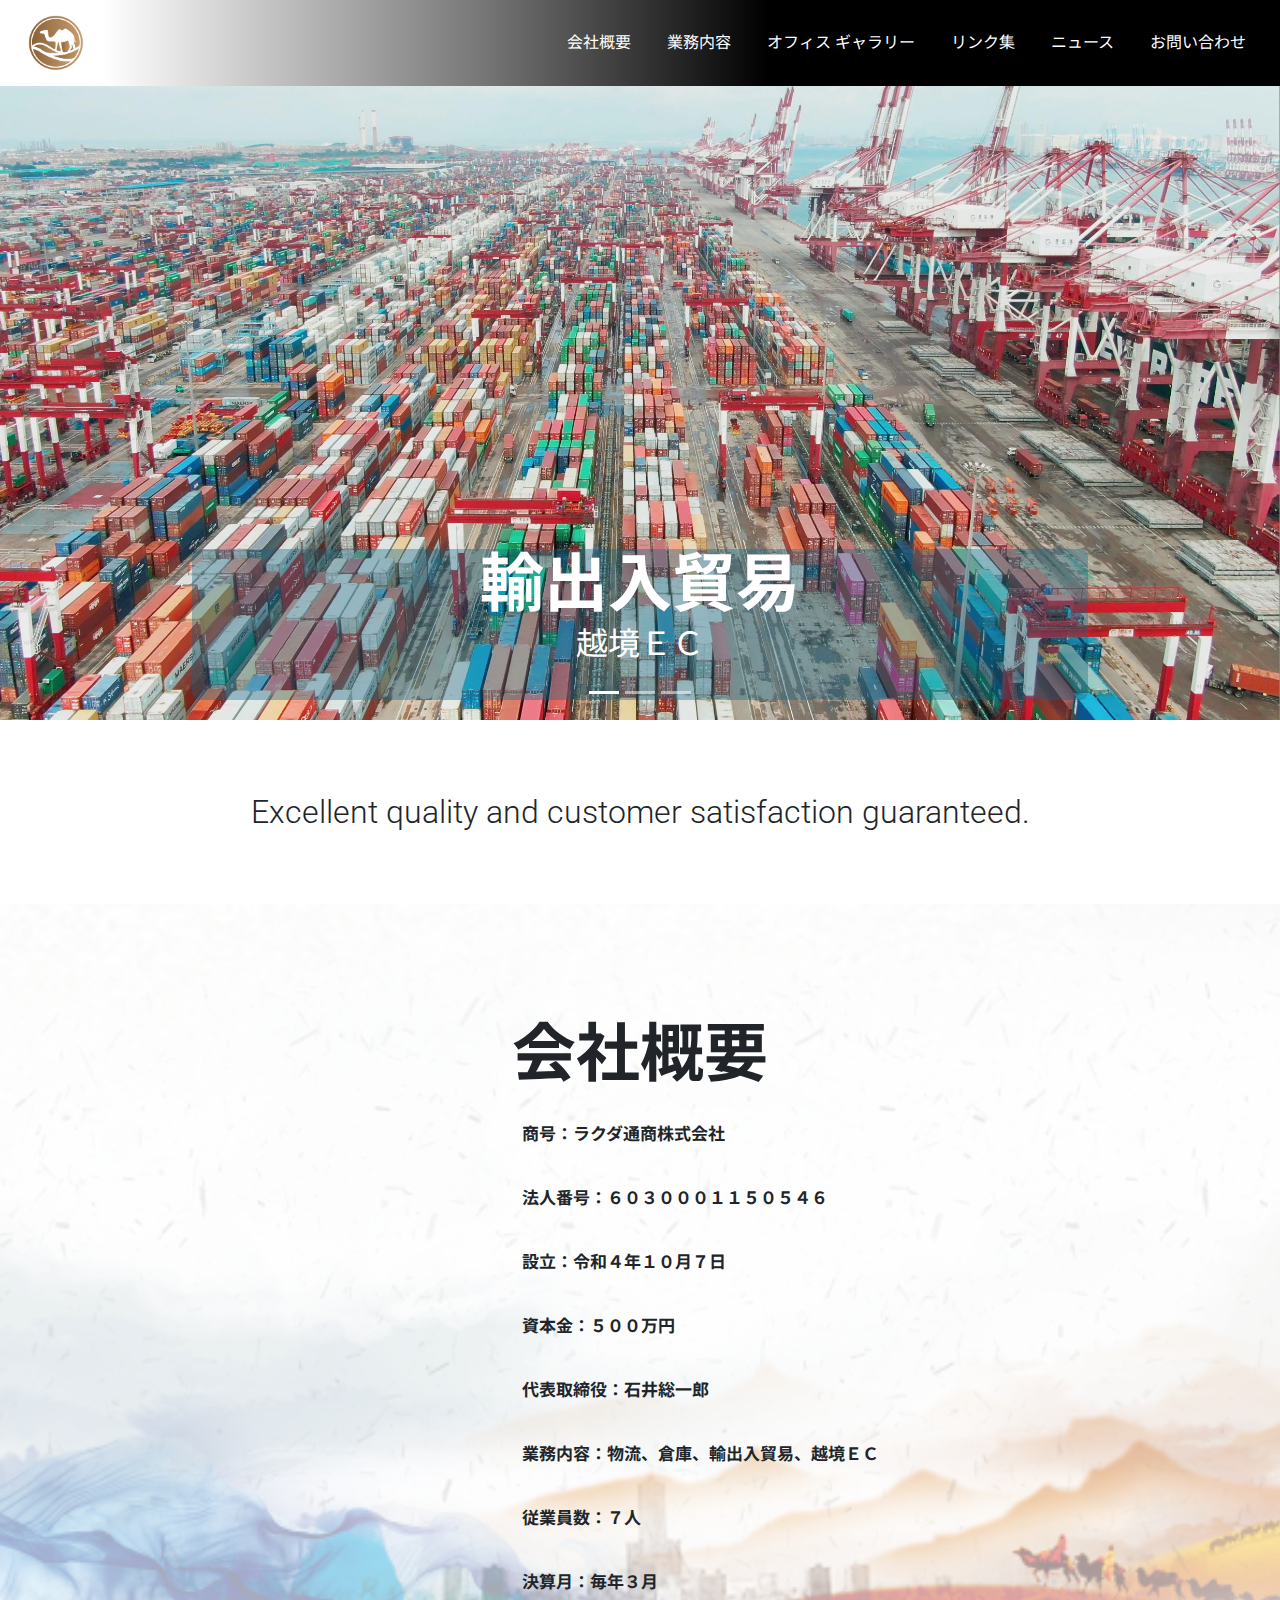
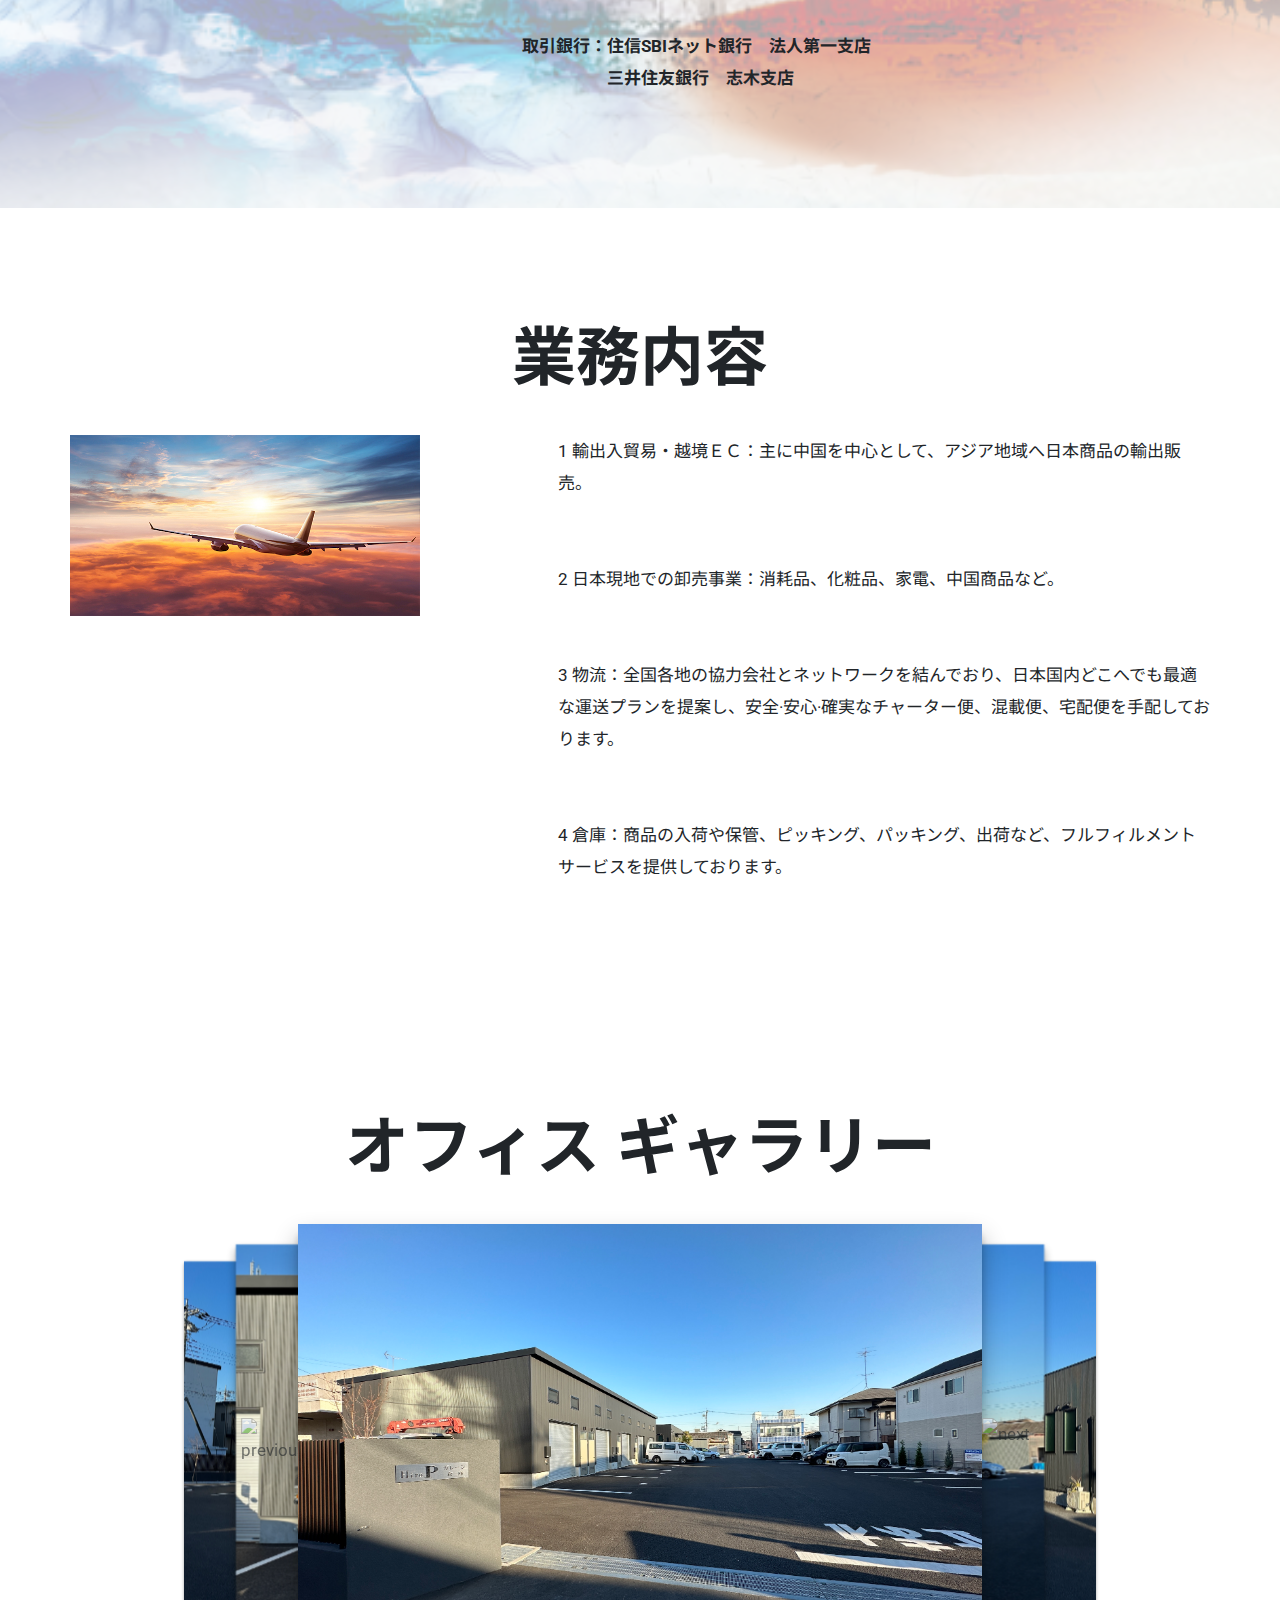
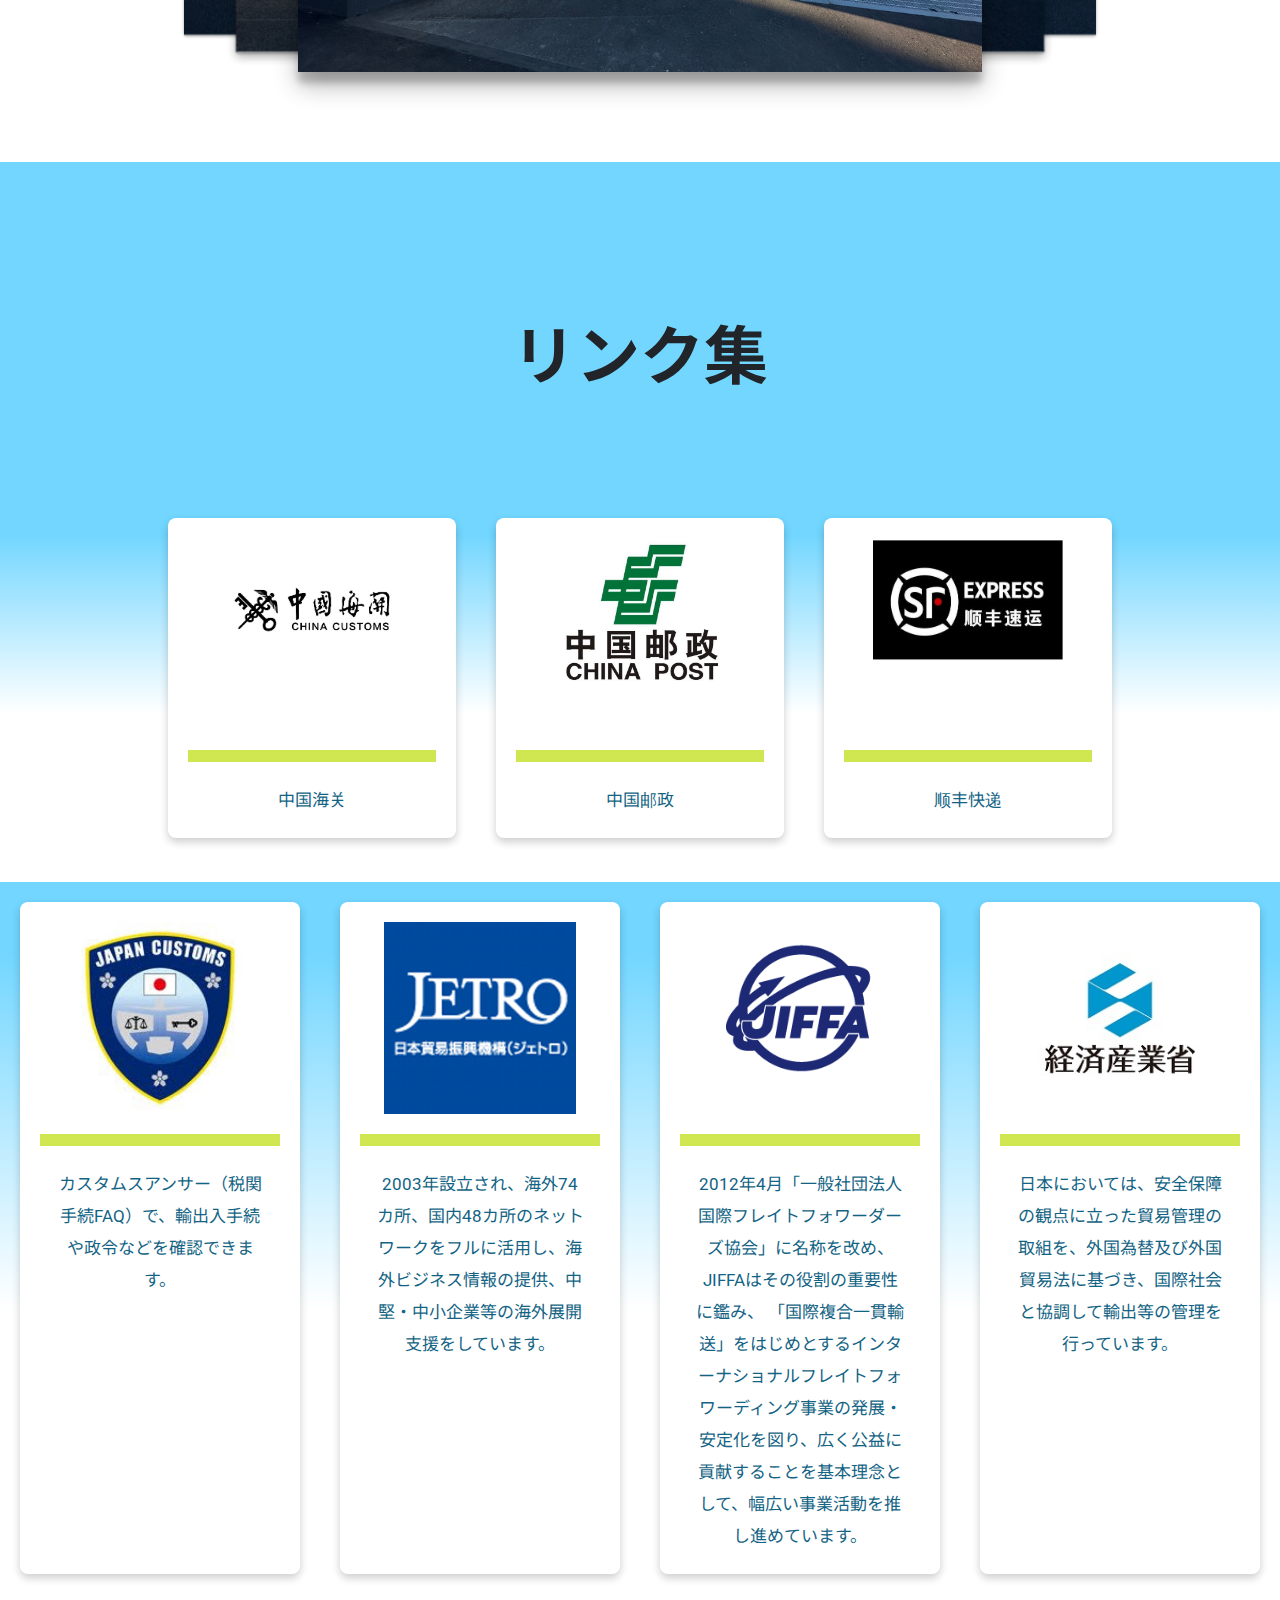
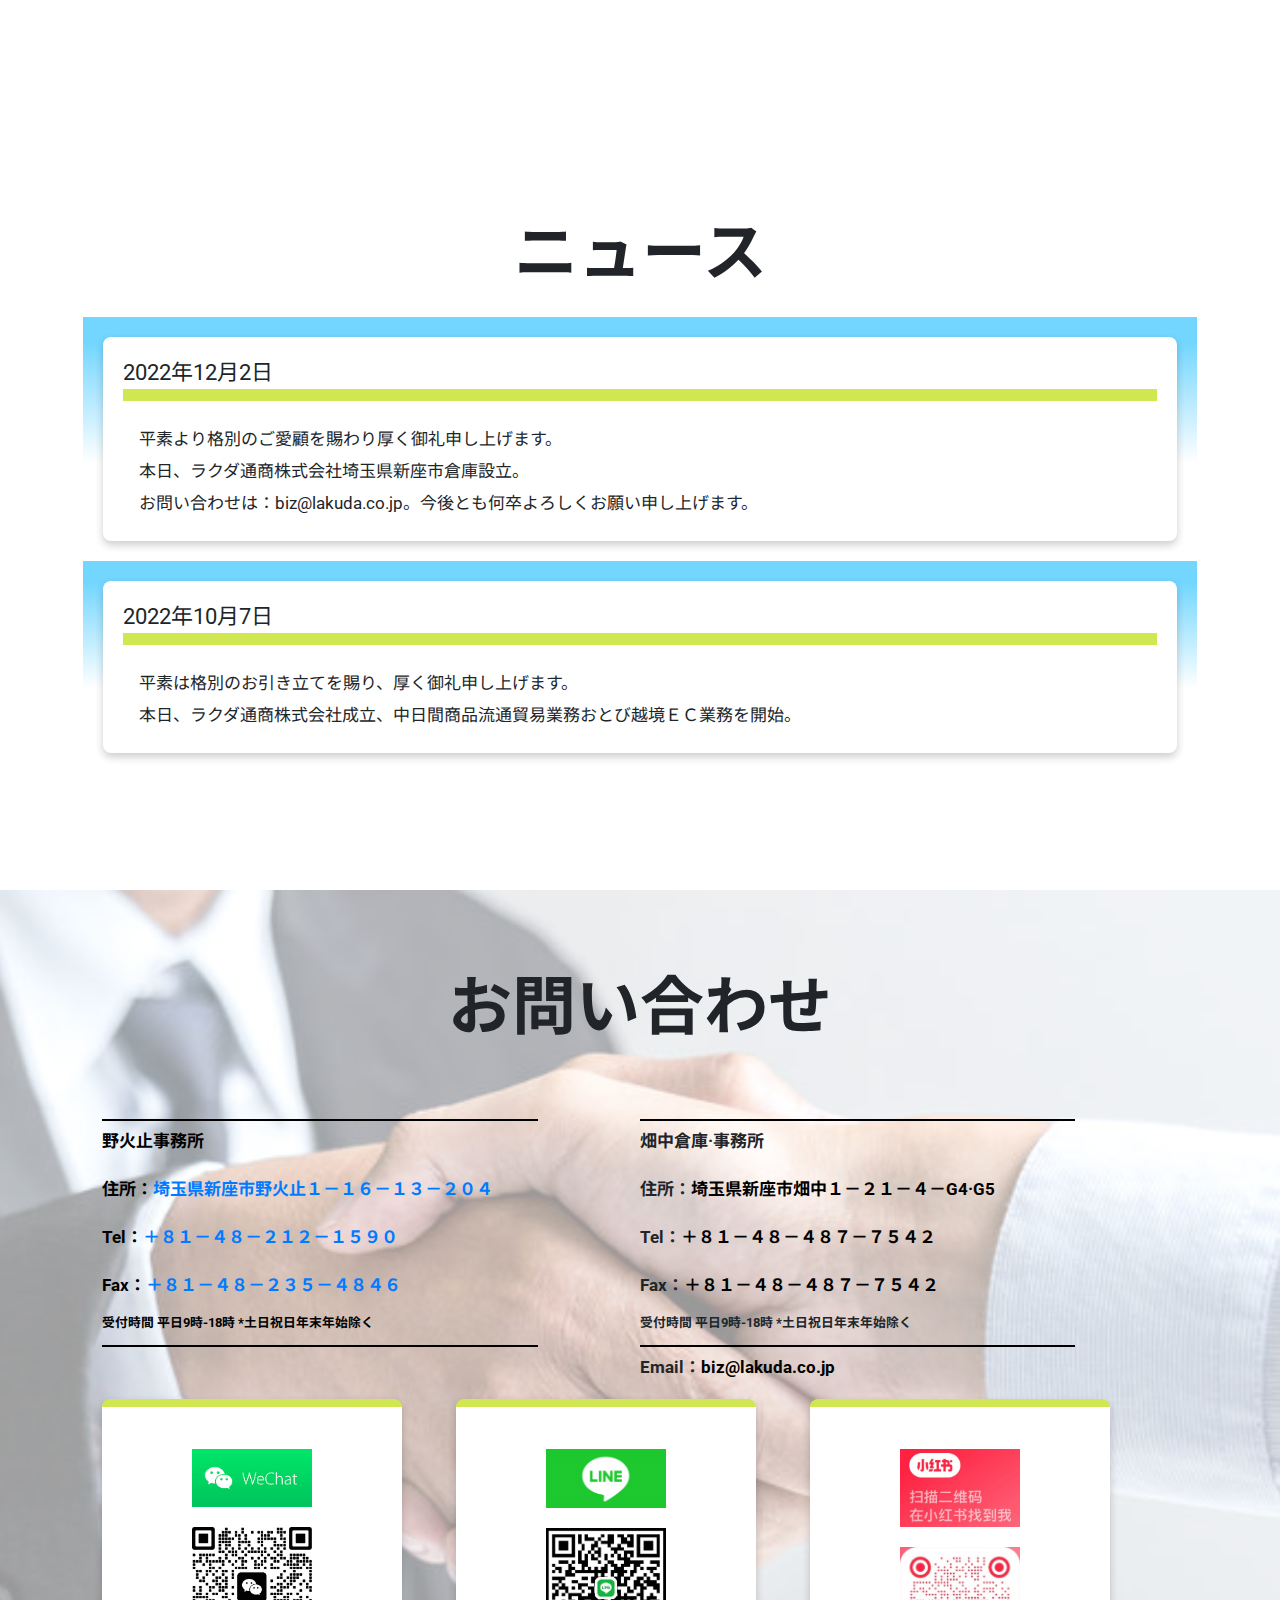
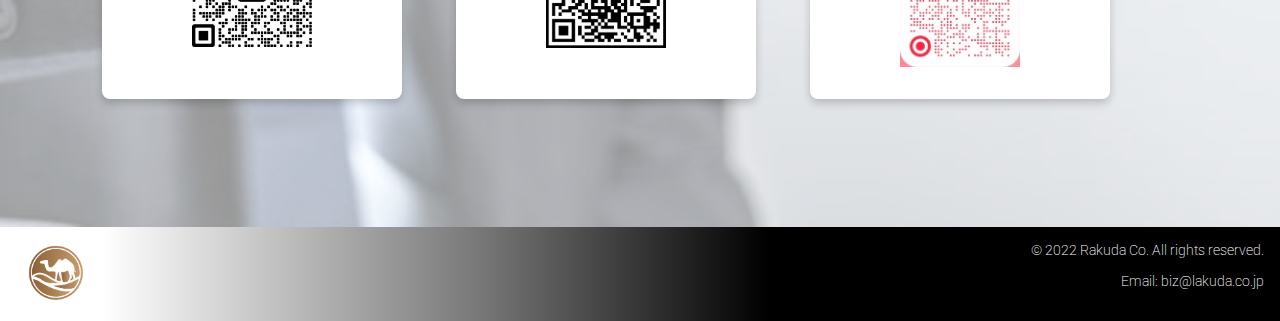
==== commit 34e63b4e: "Update index.html" ====
--- a/index.html
+++ b/index.html
@@ -195,7 +195,7 @@
                                 <br>
                                 <div>決算月：毎年３月</div>
                                 <br>
-                                <div>取引銀行：住信SBIネット銀行　法人第一支店<br>        三井住友銀行　志木支店</div>
+                                <div>取引銀行：住信SBIネット銀行　法人第一支店<br>&emsp;&emsp;&emsp;&emsp;&emsp;三井住友銀行　志木支店</div>
                             </div>
                         </div>
                     </div>
--- a/css/LP_stylesheet.css
+++ b/css/LP_stylesheet.css
@@ -643,14 +643,14 @@
     font-size: 0.8rem;
     line-height: 0.8rem;
 }
-#contactInfo a{
+#contactInfo1, #contactInfo2 a{
     text-decoration: none;
     color: var(--secBlackClr);
 }
 #contactUsSection a:hover{
     color: var(--mainBlueClr);
 }
-#seperatorInContactSection_1, #seperatorInContactSection_2, #seperatorInContactSection_3{
+#seperatorInContactSection_1, #seperatorInContactSection_2, #seperatorInContactSection_3, #seperatorInContactSection_4{
     width: 90%;
     /* border-bottom: 2px solid var(--secNavyClr); */
     border-bottom: 2px solid var(--secBlackClr);
@@ -747,7 +747,7 @@
     #contactUsSection .myTitle{
         margin: 5rem auto 4rem;
     }
-    #contactInfo{
+    #contactInfo1, #contactInfo2{
         flex: 100%;
         margin-bottom: 30px;
     }
@@ -767,7 +767,7 @@
     #contactUsSection .myTitle{
         margin: 4rem auto 2rem;
     }
-    #contactInfo{
+    #contactInfo1, #contactInfo2{
         flex: 100%;
         margin-bottom: 30px;
     }
